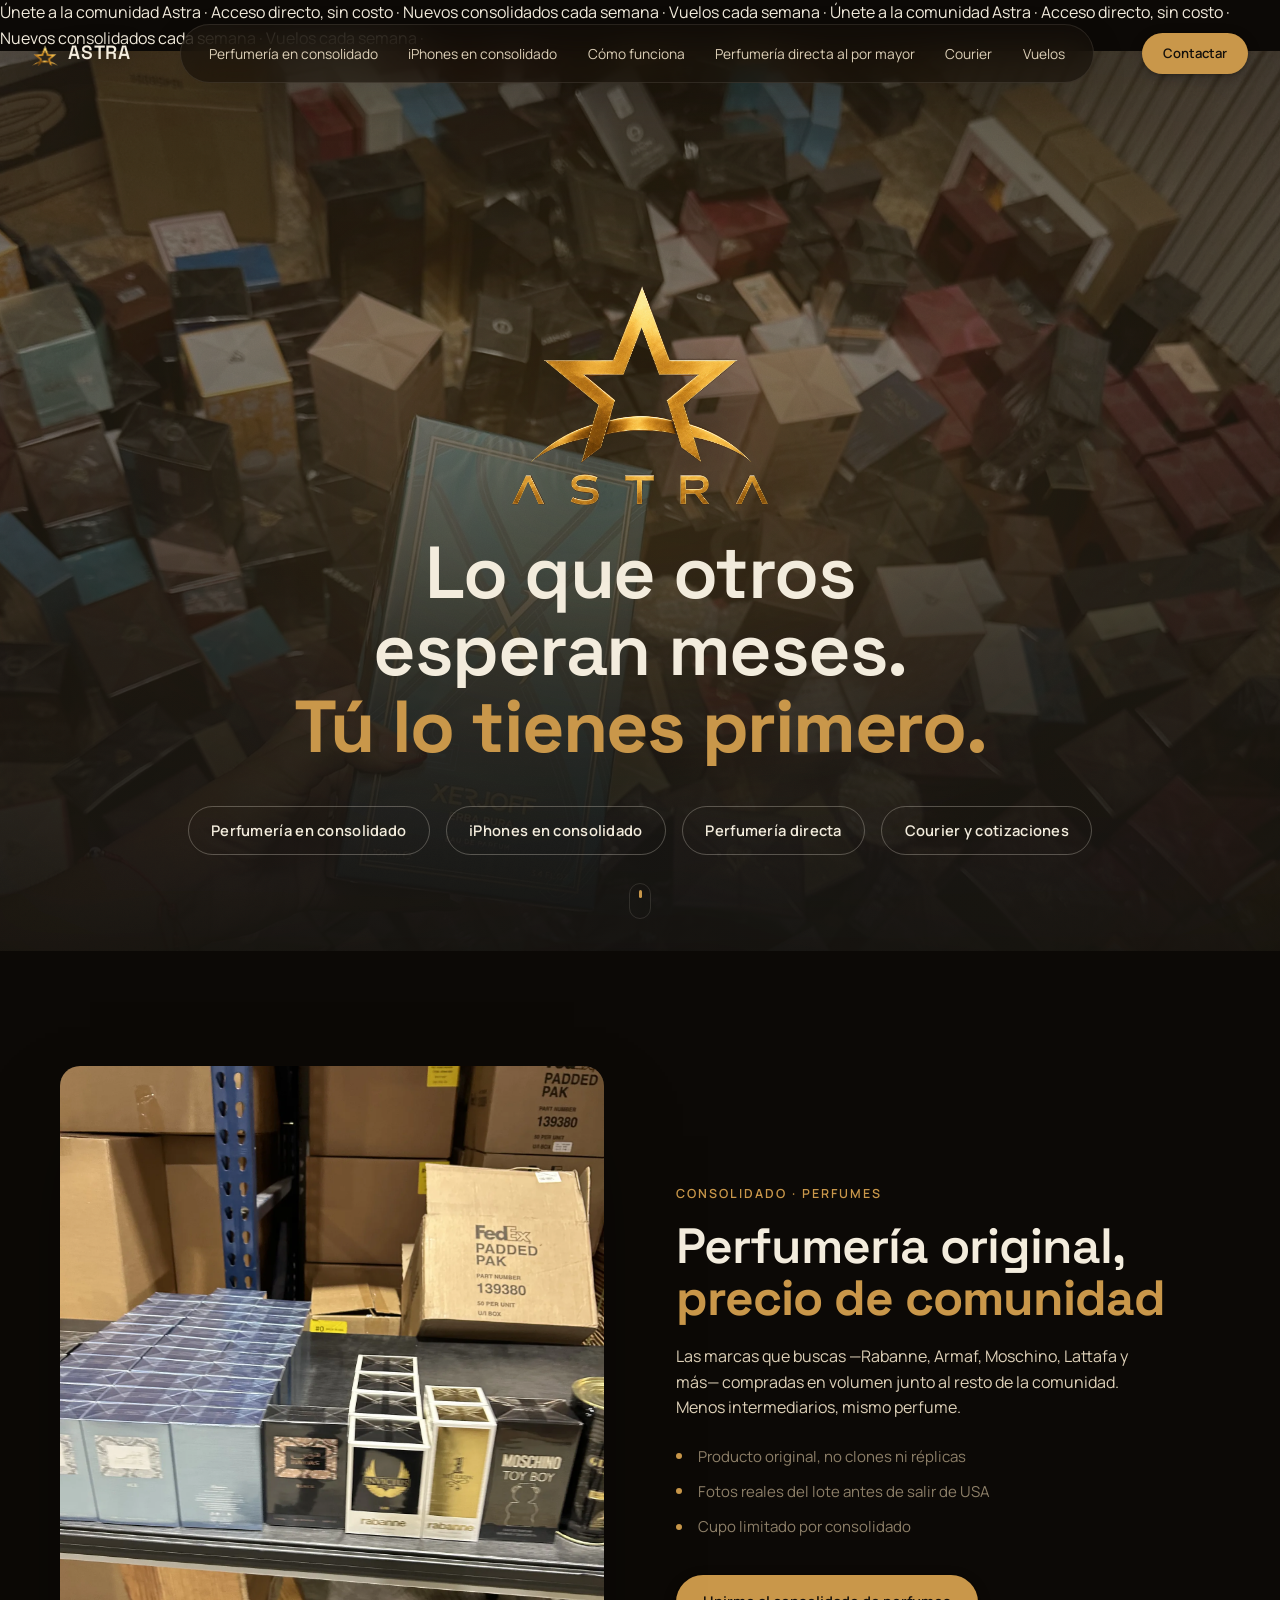
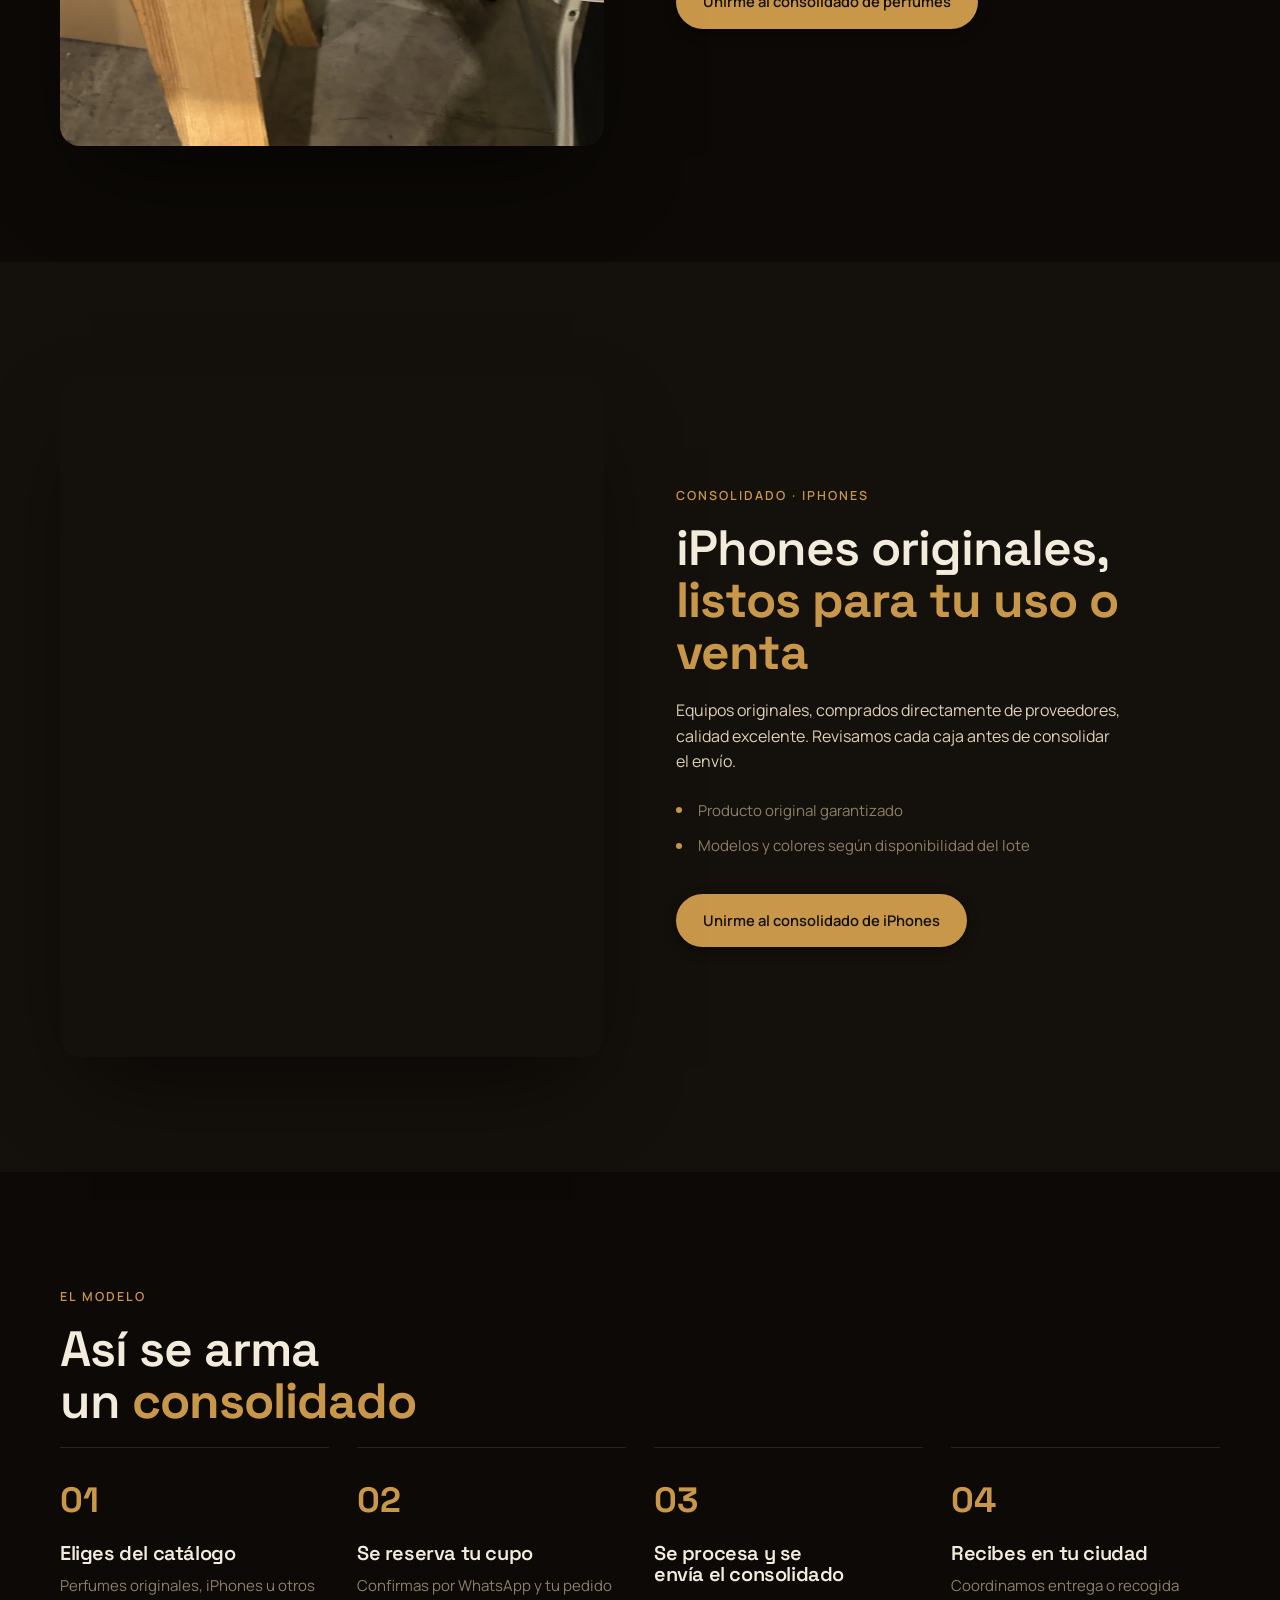
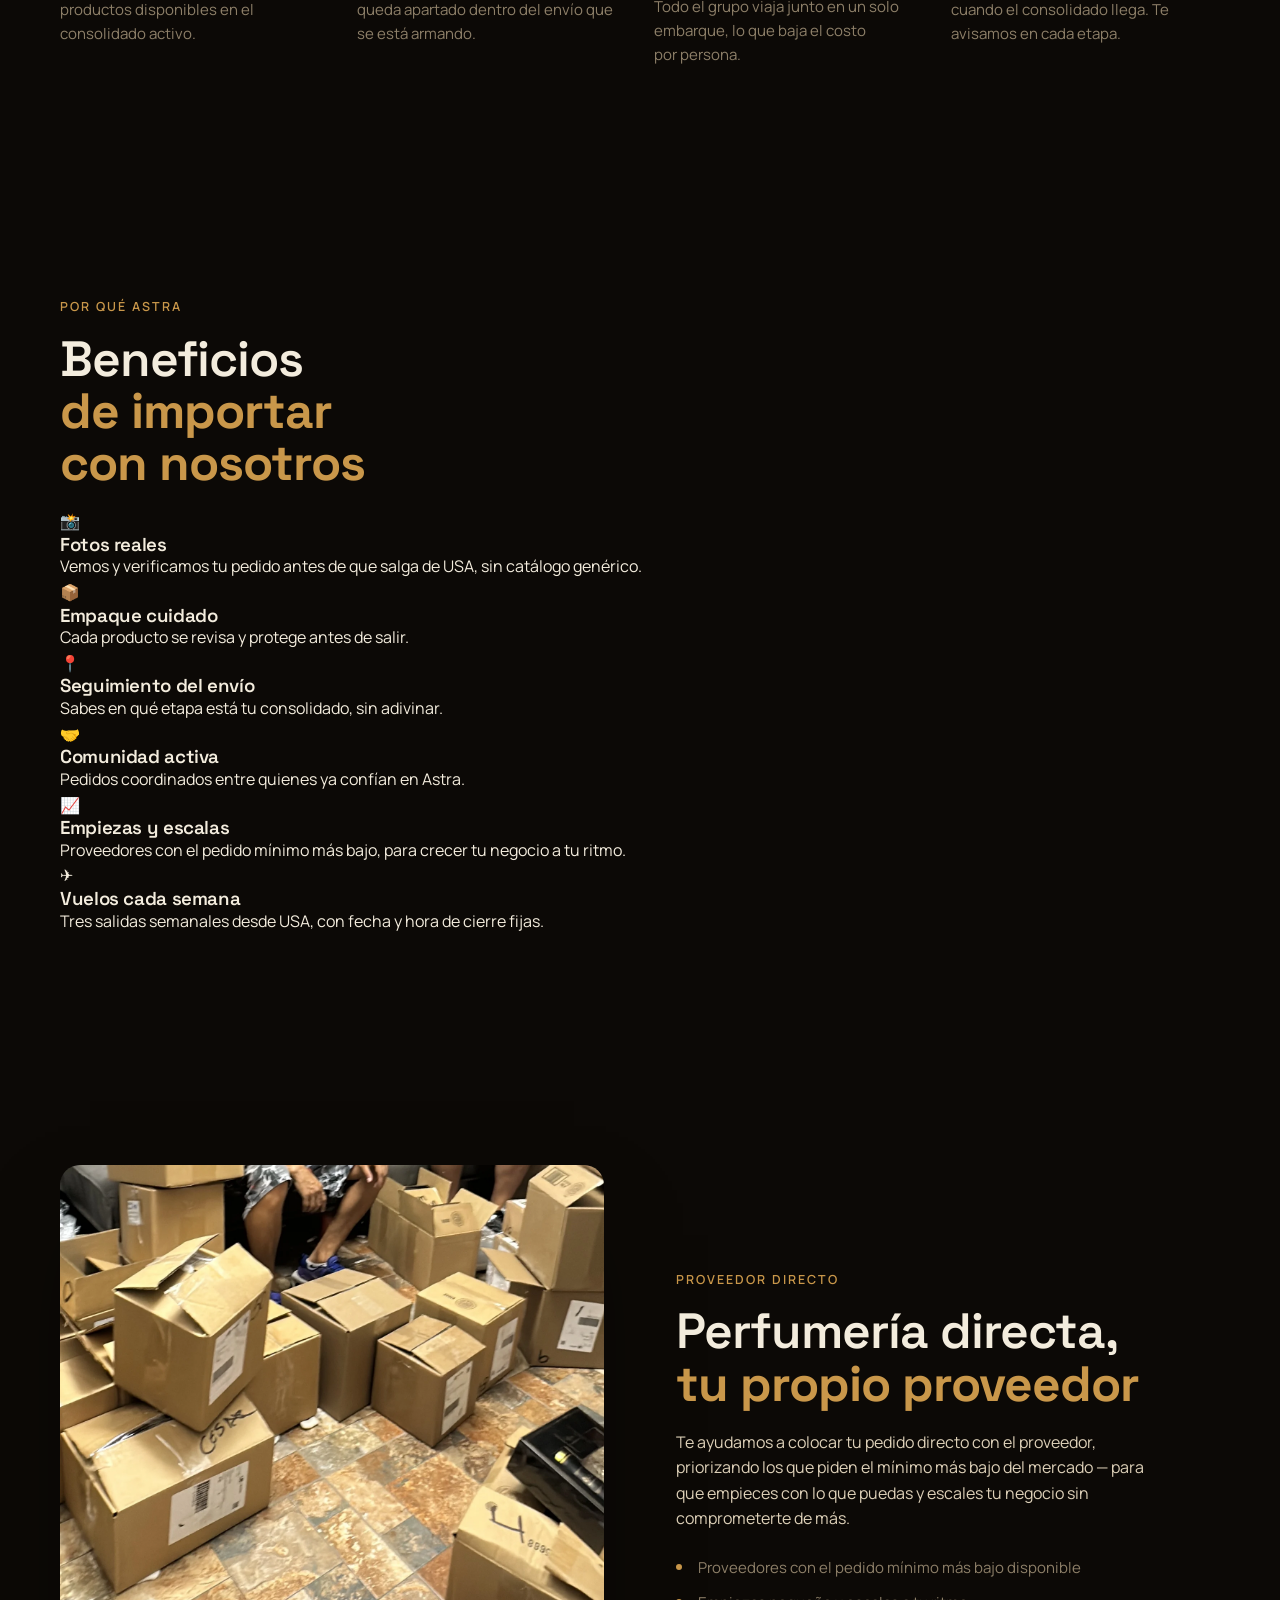
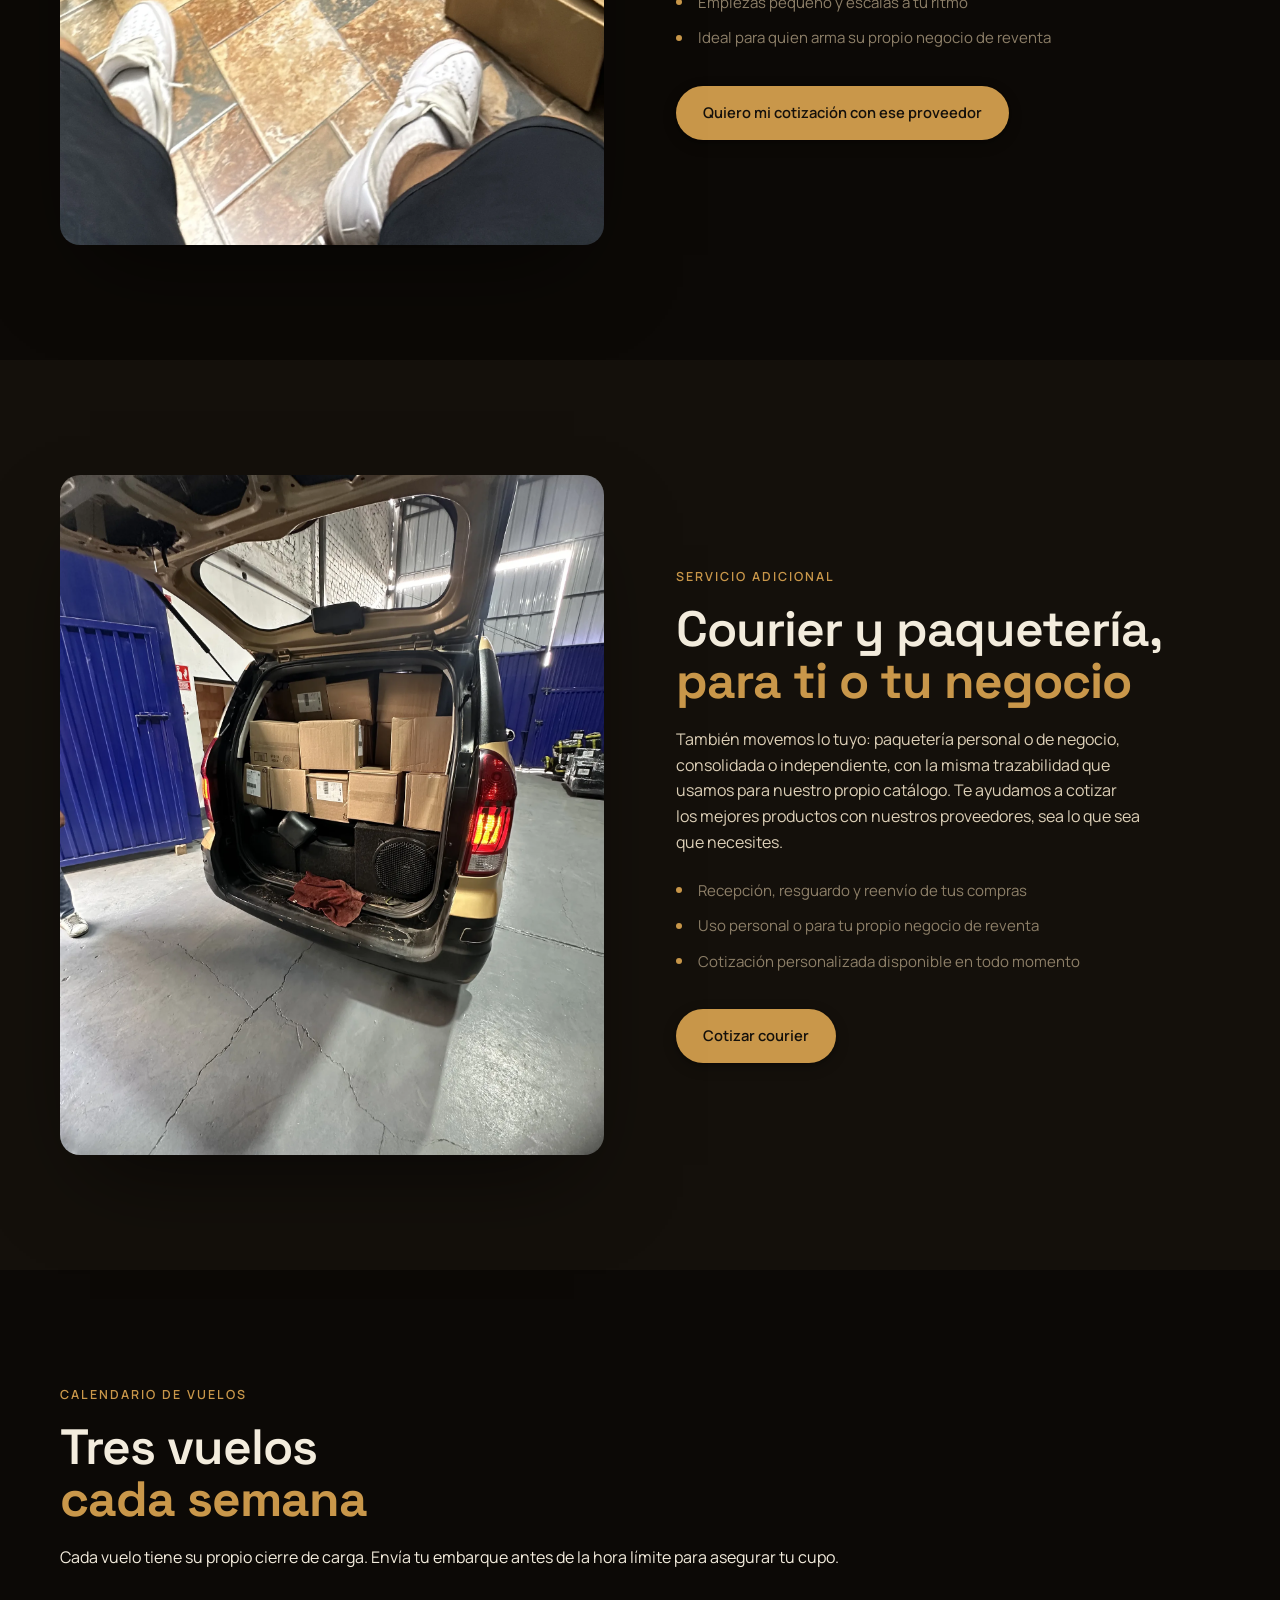
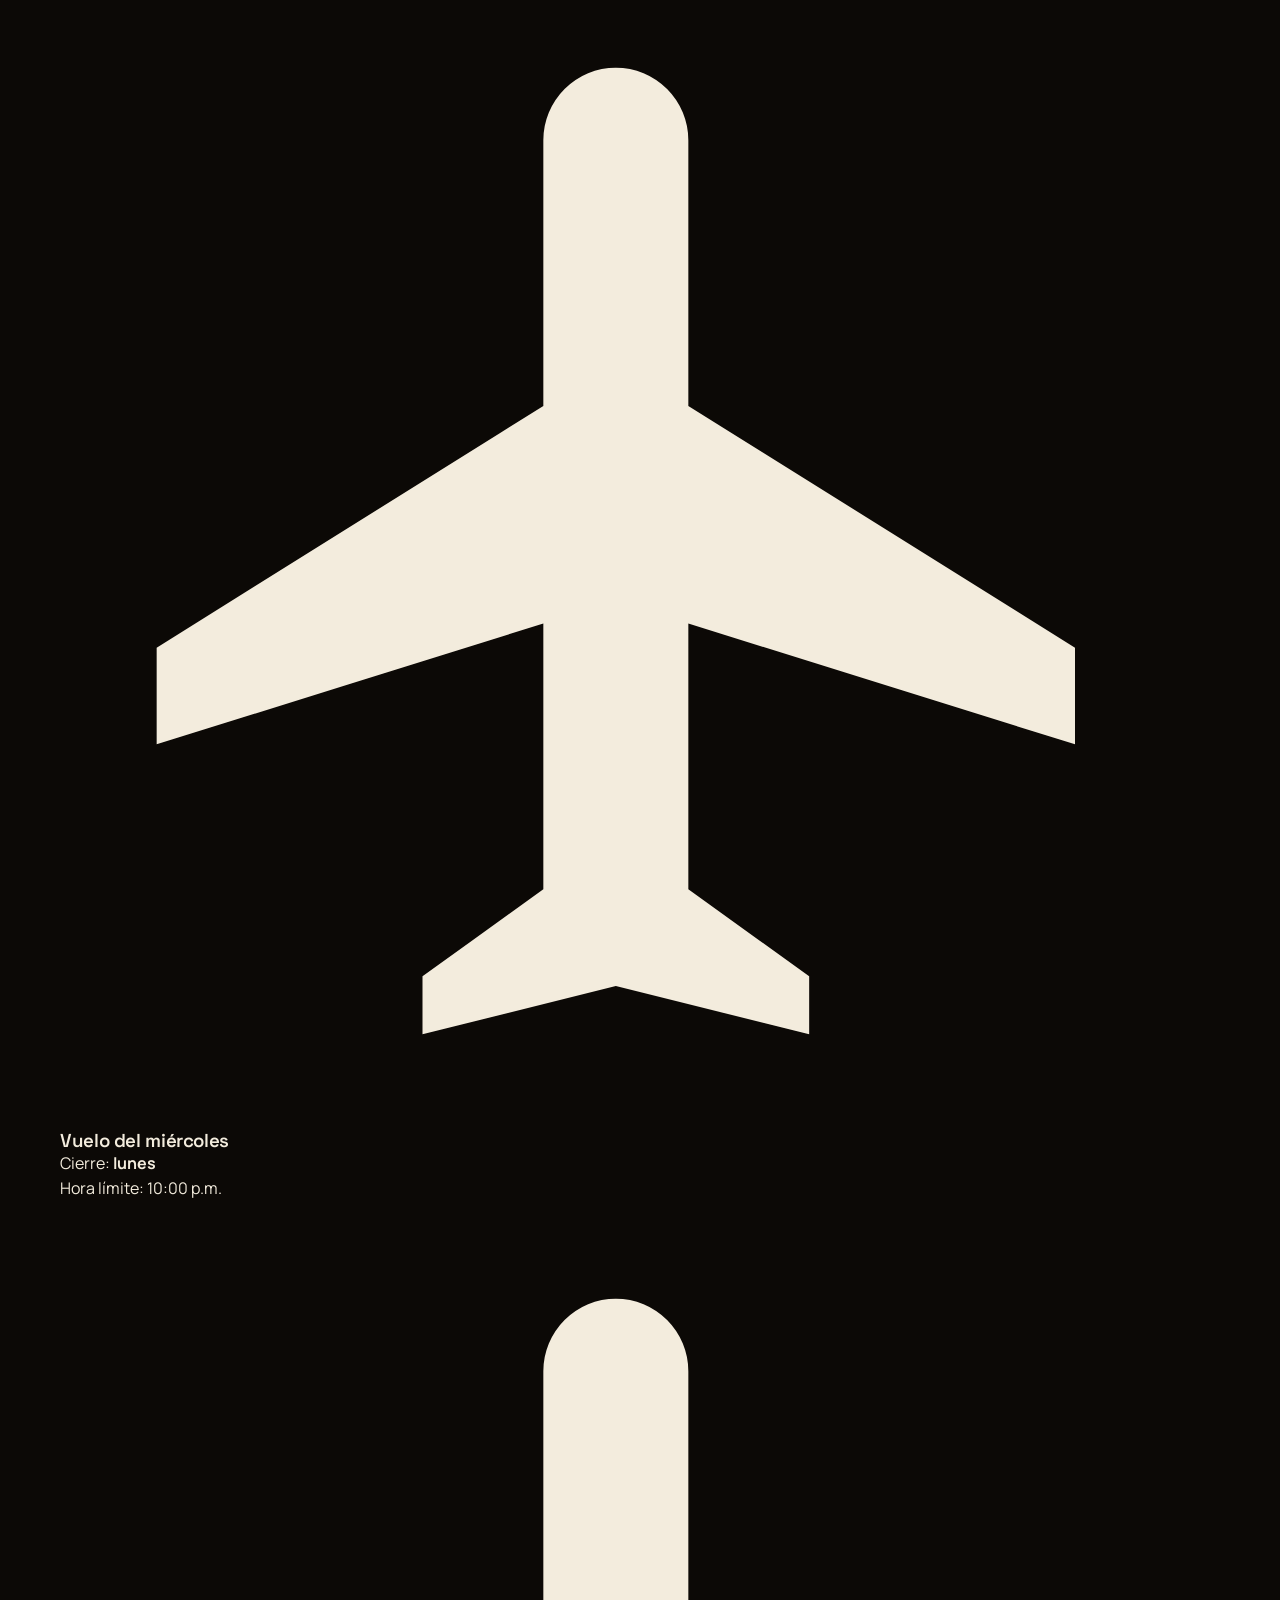
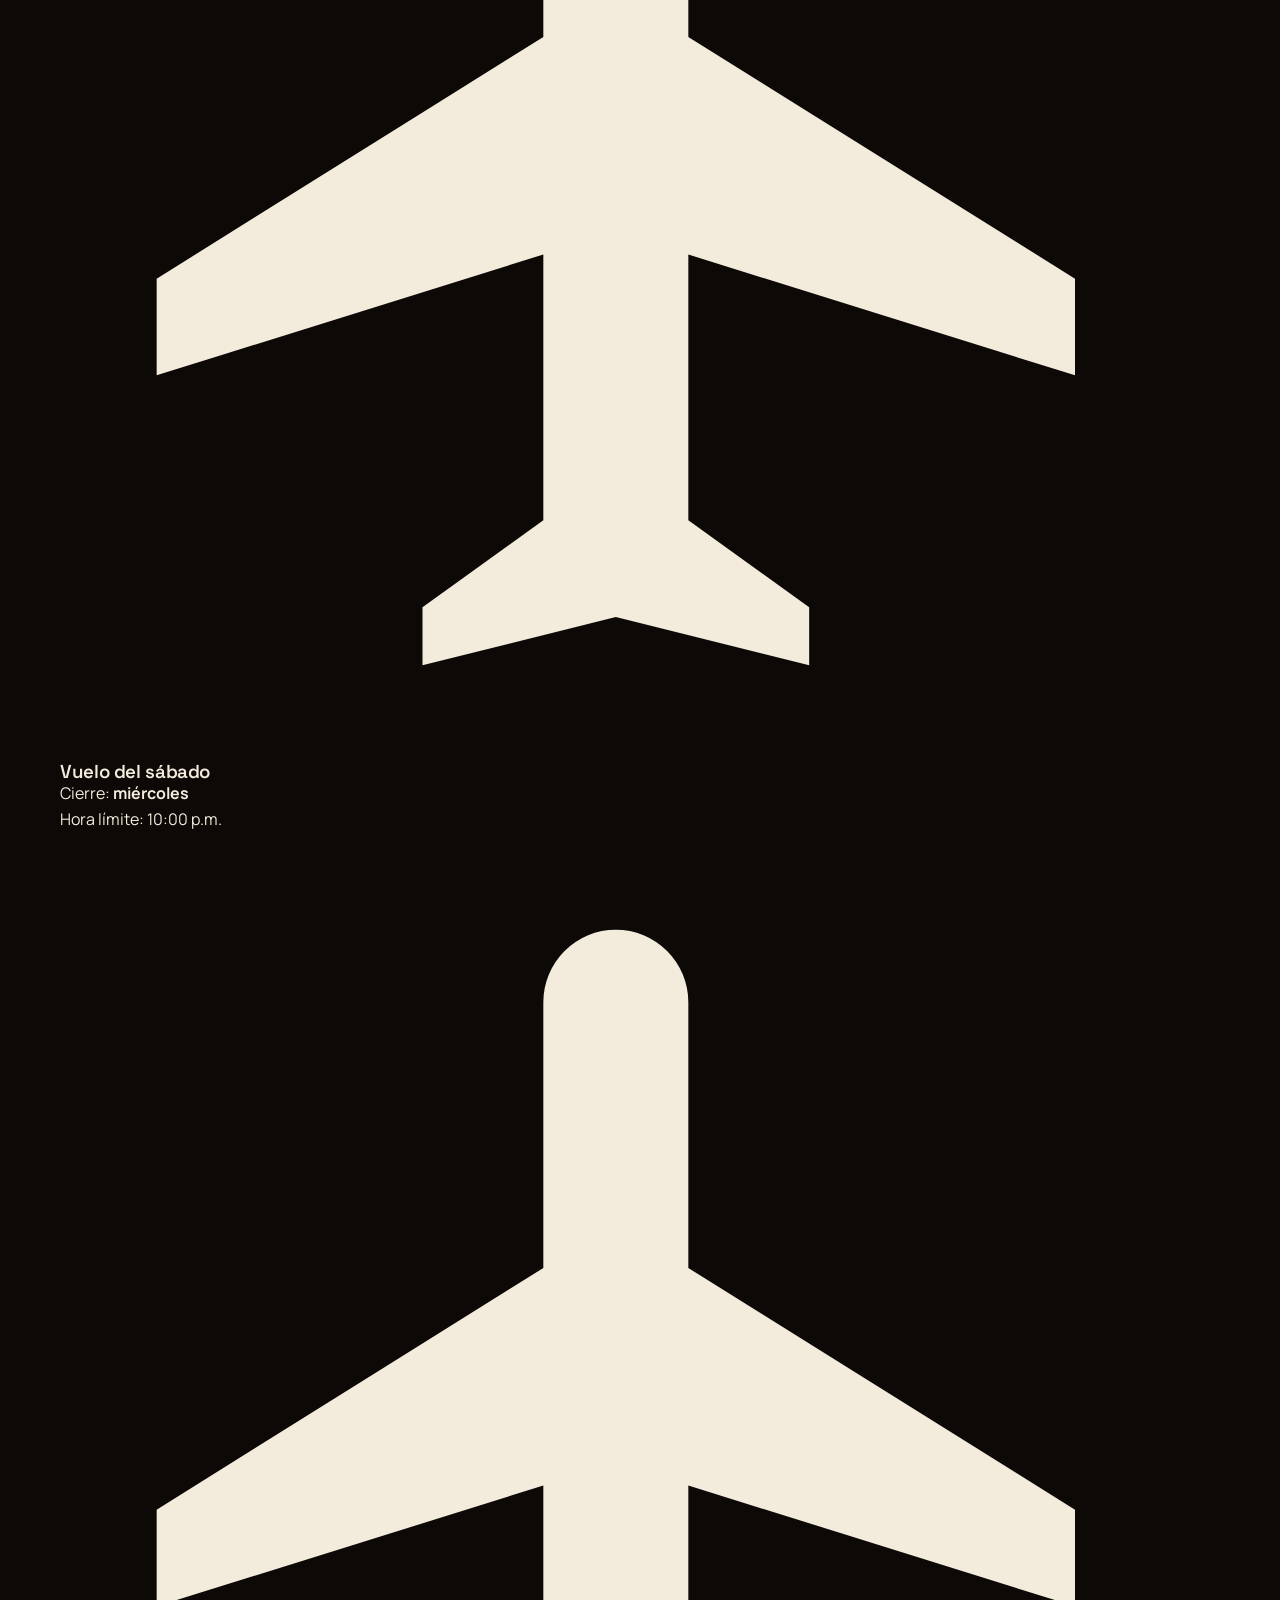
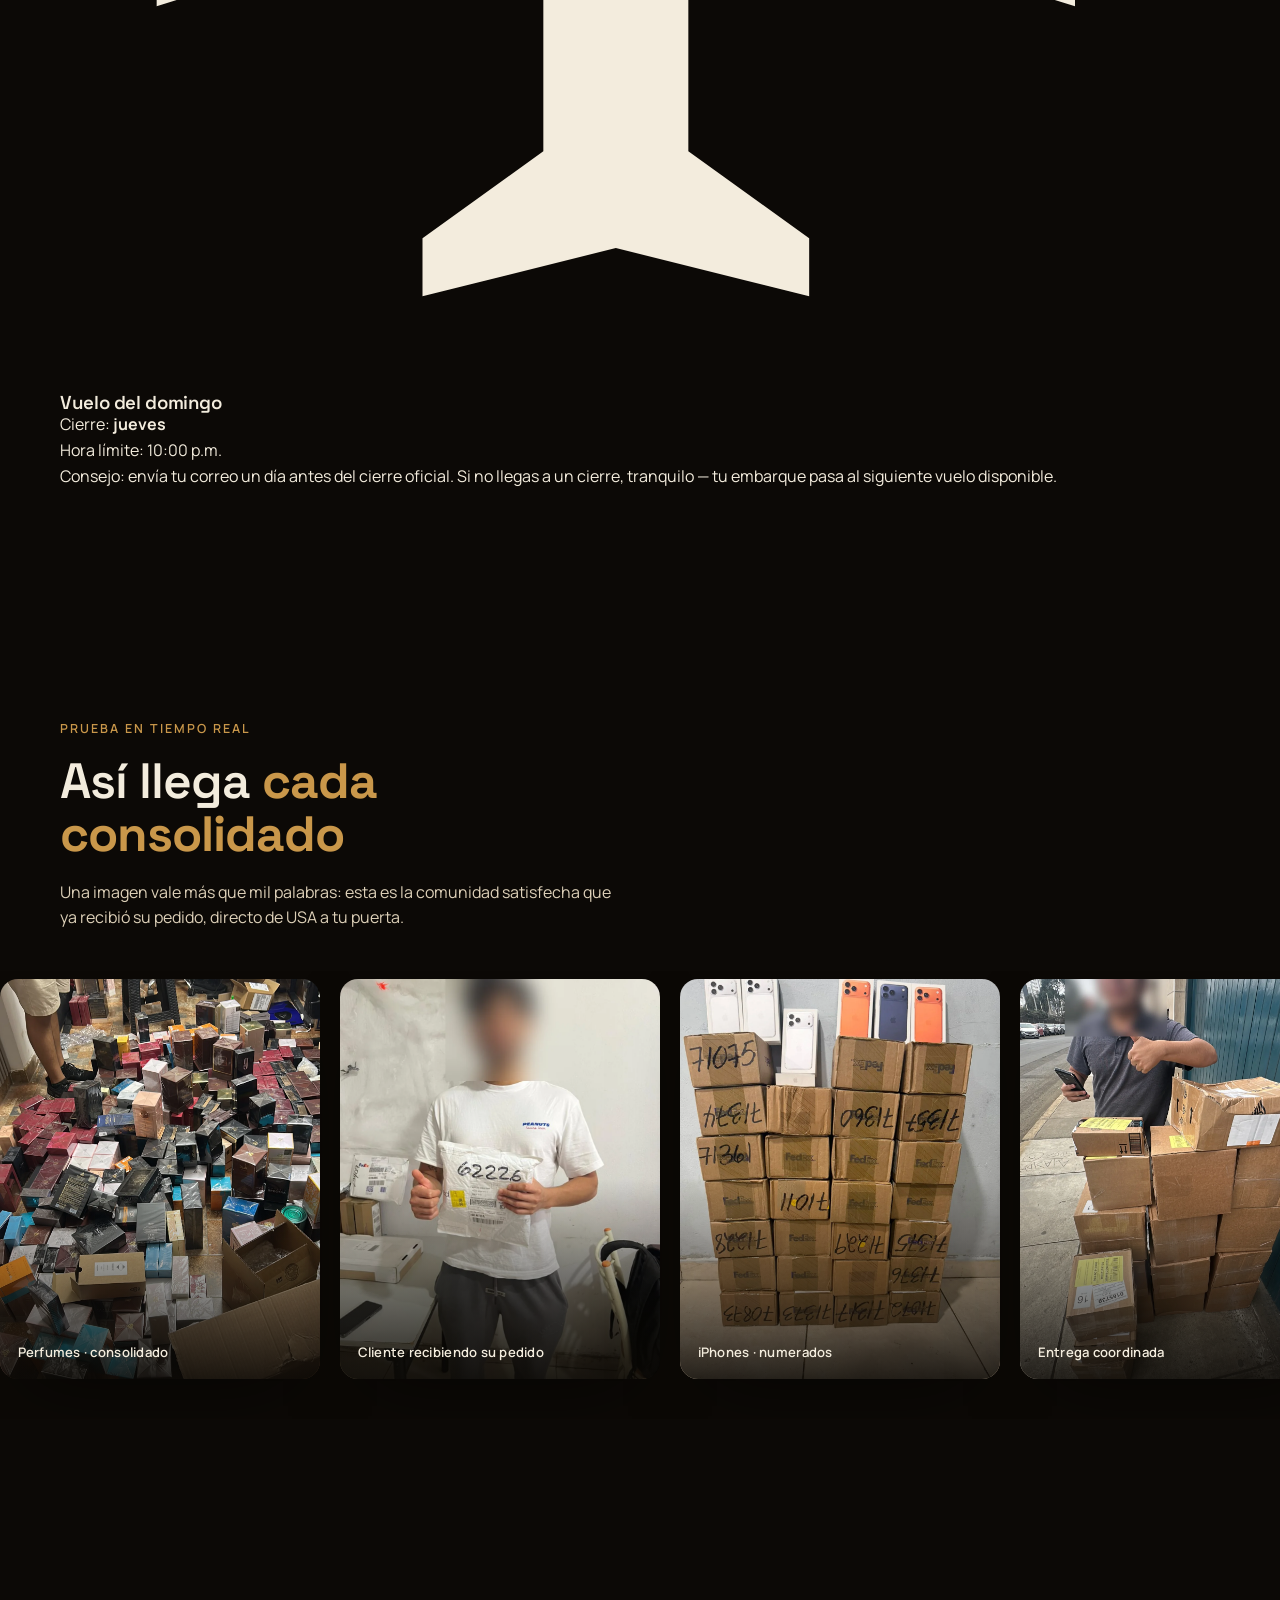
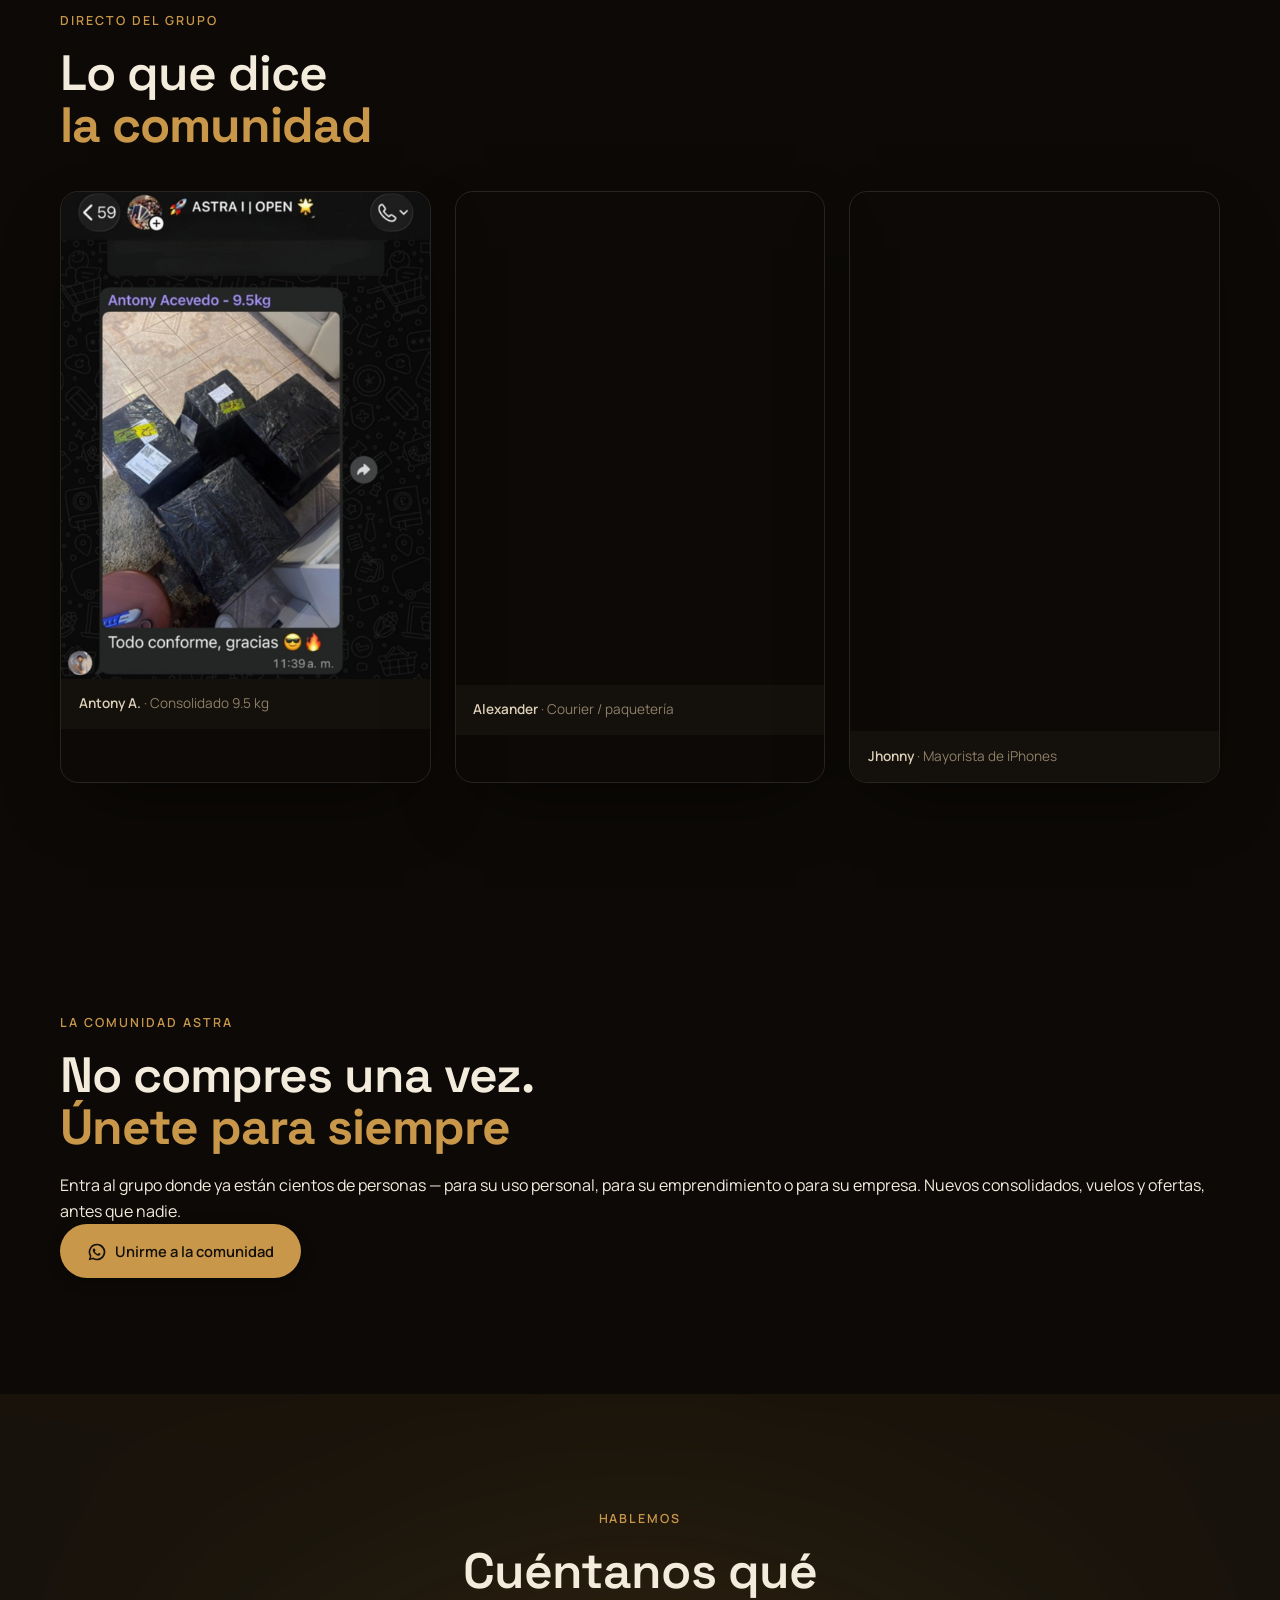
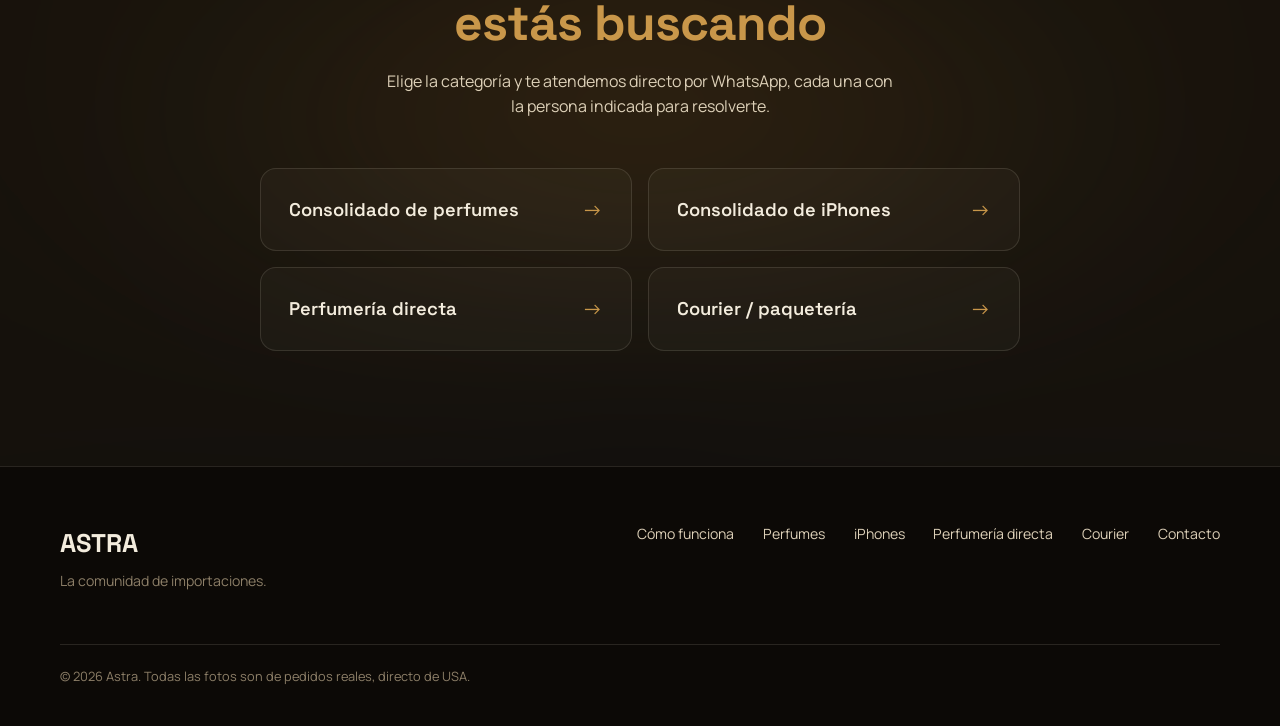
==== PAGINA ASTRA/astra/index.html @ f17dfb1e "Add files via upload" ====
<!DOCTYPE html>
<html lang="es">
<head>
<meta charset="UTF-8">
<meta name="viewport" content="width=device-width, initial-scale=1.0">
<title>ASTRA — La comunidad de importaciones</title>
<meta name="description" content="Astra une pedidos de perfumes originales, iPhones y paquetería en consolidados. Un solo envío, seguimiento real, precio de comunidad.">

<link rel="preconnect" href="https://fonts.googleapis.com">
<link rel="preconnect" href="https://fonts.gstatic.com" crossorigin>
<link rel="stylesheet" href="https://fonts.googleapis.com/css2?family=Space+Grotesk:wght@400;500;600;700&family=Manrope:wght@300;400;500;600;700&display=swap">

<link rel="preload" as="image" href="assets/img/hero-bg-xerjoff.webp" fetchpriority="high">
<link rel="preload" as="image" href="assets/img/astra-star-mark.webp" fetchpriority="high">
<link rel="stylesheet" href="styles.css?v=20260830a">

<link rel="icon" href="data:image/svg+xml,%3Csvg xmlns='http://www.w3.org/2000/svg' viewBox='0 0 100 100'%3E%3Crect width='100' height='100' fill='%230c0906'/%3E%3Ctext x='50' y='68' font-size='60' text-anchor='middle' fill='%23c9974a' font-family='Georgia,serif' font-style='italic'%3EA%3C/text%3E%3C/svg%3E">
</head>
<body>

<a class="skip-link" href="#main">Saltar al contenido</a>

<!-- Splash -->
<div class="splash" data-splash aria-hidden="true">
  <div class="splash-inner">
    <span class="splash-mark">ASTRA</span>
    <span class="splash-line"></span>
  </div>
</div>

<!-- Custom cursor -->
<div class="cursor" data-cursor-root aria-hidden="true">
  <span class="cursor-ring">
    <svg class="cursor-crown" viewBox="0 0 24 14" width="18" height="12"><path d="M12 1 L21 13 L3 13 Z" fill="#ffffff" stroke="#140b06" stroke-width="1.4" stroke-linejoin="round"/></svg>
    <span class="cursor-emoji">💵</span>
  </span>
</div>

<!-- Announce bar -->
<div class="announce-bar" aria-hidden="true">
  <div class="announce-track">
    <span>Únete a la comunidad Astra</span>
    <span>·</span>
    <span>Acceso directo, sin costo</span>
    <span>·</span>
    <span>Nuevos consolidados cada semana</span>
    <span>·</span>
    <span>Vuelos cada semana</span>
    <span>·</span>
    <span>Únete a la comunidad Astra</span>
    <span>·</span>
    <span>Acceso directo, sin costo</span>
    <span>·</span>
    <span>Nuevos consolidados cada semana</span>
    <span>·</span>
    <span>Vuelos cada semana</span>
    <span>·</span>
  </div>
</div>

<!-- Nav -->
<header class="nav" data-nav>
  <div class="nav-inner">
    <a href="#hero" class="nav-logo">
      <img src="assets/img/astra-star-mark.webp" alt="" class="nav-logo-icon">
      <span class="nav-logo-text">ASTRA</span>
    </a>
    <nav class="nav-links" aria-label="Secciones">
      <a class="nav-link" href="#perfumes">Perfumería en consolidado</a>
      <a class="nav-link" href="#iphones">iPhones en consolidado</a>
      <a class="nav-link" href="#como-funciona">Cómo funciona</a>
      <a class="nav-link" href="#perfumeria-directa">Perfumería directa al por mayor</a>
      <a class="nav-link" href="#courier">Courier</a>
      <a class="nav-link" href="#vuelos">Vuelos</a>
    </nav>
    <a class="btn btn-primary btn-nav" href="#contacto">Contactar</a>
    <button class="nav-burger" type="button" data-nav-burger aria-label="Abrir menú" aria-expanded="false">
      <span></span><span></span><span></span>
    </button>
  </div>
</header>

<div class="nav-mobile" data-nav-mobile aria-hidden="true">
  <a href="#perfumes">Perfumería en consolidado</a>
  <a href="#iphones">iPhones en consolidado</a>
  <a href="#como-funciona">Cómo funciona</a>
  <a href="#perfumeria-directa">Perfumería directa al por mayor</a>
  <a href="#courier">Courier</a>
  <a href="#vuelos">Vuelos</a>
  <a href="#contacto" class="nav-mobile-cta">Contactar</a>
</div>

<main id="main">

  <!-- HERO -->
  <section class="hero" id="hero">
    <div class="hero-bg">
      <img src="assets/img/hero-bg-xerjoff.webp" alt="Perfume Xerjoff Erba Pura sostenido frente a cientos de cajas de un consolidado real" fetchpriority="high" loading="eager">
      <div class="hero-bg-tint"></div>
    </div>
    <div class="hero-mesh" aria-hidden="true"></div>
    <div class="hero-grain" aria-hidden="true"></div>
    <div class="hero-inner">
      <img class="hero-logo-big" src="assets/img/astra-logo.webp" alt="Astra" data-reveal>
      <h1 class="hero-title" data-split="lines" data-reveal>Lo que otros esperan meses.<br><em>Tú lo tienes primero.</em></h1>
      <nav class="hero-categories" aria-label="Categorías" data-reveal>
        <a href="#perfumes">Perfumería en consolidado</a>
        <a href="#iphones">iPhones en consolidado</a>
        <a href="#perfumeria-directa">Perfumería directa</a>
        <a href="#courier">Courier y cotizaciones</a>
      </nav>
    </div>
    <div class="hero-scroll-cue" aria-hidden="true"><span></span></div>
  </section>

  <!-- PERFUMES -->
  <section class="section section-product is-reverse" id="perfumes" data-reveal-section>
    <div class="container product-grid">
      <div class="product-copy" data-reveal>
        <p class="kicker">Consolidado · Perfumes</p>
        <h2 class="section-title">Perfumería original,<br><em>precio de comunidad</em></h2>
        <p class="product-text">Las marcas que buscas —Rabanne, Armaf, Moschino, Lattafa y más— compradas en volumen junto al resto de la comunidad. Menos intermediarios, mismo perfume.</p>
        <ul class="product-list">
          <li>Producto original, no clones ni réplicas</li>
          <li>Fotos reales del lote antes de salir de USA</li>
          <li>Cupo limitado por consolidado</li>
        </ul>
        <a class="btn btn-primary btn-slide" href="https://w.app/astra-importaciones" target="_blank" rel="noopener" data-magnetic data-magnetic-strength="0.2">Unirme al consolidado de perfumes</a>
      </div>
      <div class="product-media" data-reveal>
        <div class="card has-tilt has-halo product-photo">
          <img src="assets/img/perfumes-estante-detalle.webp" alt="Estante con perfumes originales Rabanne y Moschino listos para el consolidado" loading="lazy" decoding="async">
        </div>
      </div>
    </div>
  </section>

  <!-- IPHONES -->
  <section class="section section-product is-reverse" id="iphones" data-reveal-section>
    <div class="container product-grid">
      <div class="product-copy" data-reveal>
        <p class="kicker">Consolidado · iPhones</p>
        <h2 class="section-title">iPhones originales,<br><em>listos para tu uso o venta</em></h2>
        <p class="product-text">Equipos originales, comprados directamente de proveedores, calidad excelente. Revisamos cada caja antes de consolidar el envío.</p>
        <ul class="product-list">
          <li>Producto original garantizado</li>
          <li>Modelos y colores según disponibilidad del lote</li>
        </ul>
        <a class="btn btn-primary btn-slide" href="https://w.app/astra-iphones-consolidado" target="_blank" rel="noopener" data-magnetic data-magnetic-strength="0.2">Unirme al consolidado de iPhones</a>
      </div>
      <div class="product-media" data-reveal>
        <div class="card has-tilt has-halo product-photo">
          <img src="assets/img/iphones-empaque-mesa.webp" alt="iPhones originales con AirPods y cargadores listos para el consolidado" loading="lazy" decoding="async">
        </div>
      </div>
    </div>
  </section>

  <!-- COMO FUNCIONA -->
  <section class="section" id="como-funciona">
    <div class="container">
      <p class="kicker" data-reveal>El modelo</p>
      <h2 class="section-title" data-reveal>Así se arma un <em>consolidado</em></h2>
      <div class="pasos-grid" data-pasos>
        <!-- filled by JS from manifest, hardcoded fallback below -->
        <article class="paso" data-reveal>
          <span class="paso-n">01</span>
          <h3>Eliges del catálogo</h3>
          <p>Perfumes originales, iPhones u otros productos disponibles en el consolidado activo.</p>
        </article>
        <article class="paso" data-reveal>
          <span class="paso-n">02</span>
          <h3>Se reserva tu cupo</h3>
          <p>Confirmas por WhatsApp y tu pedido queda apartado dentro del envío que se está armando.</p>
        </article>
        <article class="paso" data-reveal>
          <span class="paso-n">03</span>
          <h3>Se procesa y se envía el consolidado</h3>
          <p>Todo el grupo viaja junto en un solo embarque, lo que baja el costo por persona.</p>
        </article>
        <article class="paso" data-reveal>
          <span class="paso-n">04</span>
          <h3>Recibes en tu ciudad</h3>
          <p>Coordinamos entrega o recogida cuando el consolidado llega. Te avisamos en cada etapa.</p>
        </article>
      </div>
    </div>
  </section>

  <!-- CONFIANZA / PRUEBA REAL -->
  <section class="section" id="confianza" data-reveal-section>
    <div class="container">
      <p class="kicker" data-reveal>Por qué Astra</p>
      <h2 class="section-title" data-reveal>Beneficios <em>de importar con nosotros</em></h2>
      <div class="beneficios-grid">
        <article class="beneficio-card" data-reveal>
          <span class="beneficio-icon">📸</span>
          <h3>Fotos reales</h3>
          <p>Vemos y verificamos tu pedido antes de que salga de USA, sin catálogo genérico.</p>
        </article>
        <article class="beneficio-card" data-reveal>
          <span class="beneficio-icon">📦</span>
          <h3>Empaque cuidado</h3>
          <p>Cada producto se revisa y protege antes de salir.</p>
        </article>
        <article class="beneficio-card" data-reveal>
          <span class="beneficio-icon">📍</span>
          <h3>Seguimiento del envío</h3>
          <p>Sabes en qué etapa está tu consolidado, sin adivinar.</p>
        </article>
        <article class="beneficio-card" data-reveal>
          <span class="beneficio-icon">🤝</span>
          <h3>Comunidad activa</h3>
          <p>Pedidos coordinados entre quienes ya confían en Astra.</p>
        </article>
        <article class="beneficio-card" data-reveal>
          <span class="beneficio-icon">📈</span>
          <h3>Empiezas y escalas</h3>
          <p>Proveedores con el pedido mínimo más bajo, para crecer tu negocio a tu ritmo.</p>
        </article>
        <article class="beneficio-card" data-reveal>
          <span class="beneficio-icon">✈️</span>
          <h3>Vuelos cada semana</h3>
          <p>Tres salidas semanales desde USA, con fecha y hora de cierre fijas.</p>
        </article>
      </div>
    </div>
  </section>

  <!-- PERFUMERIA DIRECTA -->
  <section class="section section-product is-reverse" id="perfumeria-directa" data-reveal-section>
    <div class="container product-grid">
      <div class="product-copy" data-reveal>
        <p class="kicker">Proveedor directo</p>
        <h2 class="section-title">Perfumería directa,<br><em>tu propio proveedor</em></h2>
        <p class="product-text">Te ayudamos a colocar tu pedido directo con el proveedor, priorizando los que piden el mínimo más bajo del mercado — para que empieces con lo que puedas y escales tu negocio sin comprometerte de más.</p>
        <ul class="product-list">
          <li>Proveedores con el pedido mínimo más bajo disponible</li>
          <li>Empiezas pequeño y escalas a tu ritmo</li>
          <li>Ideal para quien arma su propio negocio de reventa</li>
        </ul>
        <a class="btn btn-primary btn-slide" href="https://w.app/astra-perfumeria-directa" target="_blank" rel="noopener" data-magnetic data-magnetic-strength="0.2">Quiero mi cotización con ese proveedor</a>
      </div>
      <div class="product-media" data-reveal>
        <div class="card has-tilt has-halo product-photo">
          <img src="assets/img/perfumeria-directa-cajas.webp" alt="Cajas de perfumería de proveedor directo con pedido mínimo bajo" loading="lazy" decoding="async">
        </div>
      </div>
    </div>
  </section>

  <!-- COURIER -->
  <section class="section section-product is-reverse" id="courier" data-reveal-section>
    <div class="container product-grid">
      <div class="product-copy" data-reveal>
        <p class="kicker">Servicio adicional</p>
        <h2 class="section-title">Courier y paquetería,<br><em>para ti o tu negocio</em></h2>
        <p class="product-text">También movemos lo tuyo: paquetería personal o de negocio, consolidada o independiente, con la misma trazabilidad que usamos para nuestro propio catálogo. Te ayudamos a cotizar los mejores productos con nuestros proveedores, sea lo que sea que necesites.</p>
        <ul class="product-list">
          <li>Recepción, resguardo y reenvío de tus compras</li>
          <li>Uso personal o para tu propio negocio de reventa</li>
          <li>Cotización personalizada disponible en todo momento</li>
        </ul>
        <a class="btn btn-primary btn-slide" href="https://w.app/astra-courier" target="_blank" rel="noopener" data-magnetic data-magnetic-strength="0.2">Cotizar courier</a>
      </div>
      <div class="product-media" data-reveal>
        <div class="card has-tilt has-halo product-photo">
          <img src="assets/img/courier-vehiculo-cajas.webp" alt="Vehículo cargado con cajas de paquetería lista para reparto" loading="lazy" decoding="async">
        </div>
      </div>
    </div>
  </section>

  <!-- VUELOS -->
  <section class="section section-vuelos" id="vuelos" data-reveal-section>
    <div class="container">
      <p class="kicker" data-reveal>Calendario de vuelos</p>
      <h2 class="section-title" data-reveal>Tres vuelos <em>cada semana</em></h2>
      <p class="vuelos-sub" data-reveal>Cada vuelo tiene su propio cierre de carga. Envía tu embarque antes de la hora límite para asegurar tu cupo.</p>
      <div class="vuelos-grid">
        <article class="vuelo-card" data-reveal>
          <svg class="vuelo-icon" viewBox="0 0 24 24" fill="none" aria-hidden="true"><path d="M21 16v-2l-8-5V3.5a1.5 1.5 0 0 0-3 0V9l-8 5v2l8-2.5V19l-2.5 1.8V22l4-1 4 1v-1.2L13 19v-5.5z" fill="currentColor"/></svg>
          <h3>Vuelo del miércoles</h3>
          <p class="vuelo-cierre">Cierre: <strong>lunes</strong></p>
          <p class="vuelo-hora">Hora límite: 10:00 p.m.</p>
        </article>
        <article class="vuelo-card" data-reveal>
          <svg class="vuelo-icon" viewBox="0 0 24 24" fill="none" aria-hidden="true"><path d="M21 16v-2l-8-5V3.5a1.5 1.5 0 0 0-3 0V9l-8 5v2l8-2.5V19l-2.5 1.8V22l4-1 4 1v-1.2L13 19v-5.5z" fill="currentColor"/></svg>
          <h3>Vuelo del sábado</h3>
          <p class="vuelo-cierre">Cierre: <strong>miércoles</strong></p>
          <p class="vuelo-hora">Hora límite: 10:00 p.m.</p>
        </article>
        <article class="vuelo-card" data-reveal>
          <svg class="vuelo-icon" viewBox="0 0 24 24" fill="none" aria-hidden="true"><path d="M21 16v-2l-8-5V3.5a1.5 1.5 0 0 0-3 0V9l-8 5v2l8-2.5V19l-2.5 1.8V22l4-1 4 1v-1.2L13 19v-5.5z" fill="currentColor"/></svg>
          <h3>Vuelo del domingo</h3>
          <p class="vuelo-cierre">Cierre: <strong>jueves</strong></p>
          <p class="vuelo-hora">Hora límite: 10:00 p.m.</p>
        </article>
      </div>
      <p class="vuelos-tip" data-reveal>Consejo: envía tu correo un día antes del cierre oficial. Si no llegas a un cierre, tranquilo — tu embarque pasa al siguiente vuelo disponible.</p>
    </div>
  </section>

  <!-- LLEGADAS DE MERCADERÍA -->
  <section class="section section-llegadas" id="llegadas" data-reveal-section>
    <div class="container">
      <p class="kicker" data-reveal>Prueba en tiempo real</p>
      <h2 class="section-title" data-reveal>Así llega <em>cada consolidado</em></h2>
      <p class="llegadas-sub" data-reveal>Una imagen vale más que mil palabras: esta es la comunidad satisfecha que ya recibió su pedido, directo de USA a tu puerta.</p>
    </div>
    <div class="llegadas-strip" data-reveal>
      <div class="llegadas-track">
        <figure class="llegadas-card has-tilt has-halo">
          <img src="assets/img/perfumes-inventario-bodega.webp" alt="Consolidado de perfumes listo antes de salir de USA" loading="lazy" decoding="async">
          <figcaption>Perfumes · consolidado</figcaption>
        </figure>
        <figure class="llegadas-card has-tilt has-halo">
          <img src="assets/img/llegada-recibido-fedex.webp" alt="Cliente recibiendo su pedido de Astra" loading="lazy" decoding="async">
          <figcaption>Cliente recibiendo su pedido</figcaption>
        </figure>
        <figure class="llegadas-card has-tilt has-halo">
          <img src="assets/img/llegada-iphones-numerados.webp" alt="Lote de iPhones numerados listos para el consolidado" loading="lazy" decoding="async">
          <figcaption>iPhones · numerados</figcaption>
        </figure>
        <figure class="llegadas-card has-tilt has-halo">
          <img src="assets/img/llegada-entrega-calle.webp" alt="Entrega de consolidado coordinada por WhatsApp" loading="lazy" decoding="async">
          <figcaption>Entrega coordinada</figcaption>
        </figure>
        <figure class="llegadas-card has-tilt has-halo">
          <img src="assets/img/llegada-perfumeria-empaque.webp" alt="Empaque de perfumería antes de salir de USA" loading="lazy" decoding="async">
          <figcaption>Perfumería · empaque</figcaption>
        </figure>
        <figure class="llegadas-card has-tilt has-halo">
          <img src="assets/img/llegada-cliente-caja.webp" alt="Pedido entregado en manos del cliente" loading="lazy" decoding="async">
          <figcaption>Pedido en manos del cliente</figcaption>
        </figure>
        <figure class="llegadas-card has-tilt has-halo">
          <img src="assets/img/llegada-courier-entrega.webp" alt="Entrega de paquetería courier en punto de encuentro" loading="lazy" decoding="async">
          <figcaption>Courier · entrega</figcaption>
        </figure>
        <figure class="llegadas-card has-tilt has-halo">
          <img src="assets/img/llegada-bodega-miami.webp" alt="Empaque final en USA antes del envío" loading="lazy" decoding="async">
          <figcaption>USA · empaque final</figcaption>
        </figure>
        <figure class="llegadas-card has-tilt has-halo">
          <img src="assets/img/llegada-clienta-envio.webp" alt="Clienta recibiendo su envío de Astra" loading="lazy" decoding="async">
          <figcaption>Cliente con su envío</figcaption>
        </figure>
      </div>
    </div>
  </section>

  <!-- TESTIMONIOS -->
  <section class="section" id="testimonios" data-reveal-section>
    <div class="container">
      <p class="kicker" data-reveal>Directo del grupo</p>
      <h2 class="section-title" data-reveal>Lo que dice <em>la comunidad</em></h2>
      <div class="testimonios-grid">
        <figure class="testimonio-shot has-tilt" data-reveal>
          <img src="assets/img/testimonio-antony.webp" alt="Captura de WhatsApp: cliente confirma que su consolidado llegó conforme" loading="lazy" decoding="async">
          <figcaption>Antony A. <span>· Consolidado 9.5 kg</span></figcaption>
        </figure>
        <figure class="testimonio-shot has-tilt" data-reveal>
          <img src="assets/img/testimonio-alexander.webp" alt="Captura de WhatsApp: cliente confirma la llegada de 6 unidades de parlantes" loading="lazy" decoding="async">
          <figcaption>Alexander <span>· Courier / paquetería</span></figcaption>
        </figure>
        <figure class="testimonio-shot has-tilt" data-reveal>
          <img src="assets/img/testimonio-jhonny.webp" alt="Captura de WhatsApp: cliente mayorista agradece la rapidez del envío de iPhones" loading="lazy" decoding="async">
          <figcaption>Jhonny <span>· Mayorista de iPhones</span></figcaption>
        </figure>
      </div>
    </div>
  </section>

  <!-- COMUNIDAD -->
  <section class="section section-comunidad" id="comunidad" data-reveal-section>
    <div class="comunidad-glow" aria-hidden="true"></div>
    <div class="container comunidad-inner">
      <p class="kicker" data-reveal>La comunidad Astra</p>
      <h2 class="section-title" data-reveal>No compres una vez.<br><em>Únete para siempre</em></h2>
      <p class="comunidad-sub" data-reveal>Entra al grupo donde ya están cientos de personas — para su uso personal, para su emprendimiento o para su empresa. Nuevos consolidados, vuelos y ofertas, antes que nadie.</p>
      <a class="btn btn-primary btn-slide comunidad-btn" href="https://chat.whatsapp.com/EW5jZuuzu9M8ZRjypRbaE4" target="_blank" rel="noopener" data-magnetic data-magnetic-strength="0.25" data-reveal>
        <svg viewBox="0 0 24 24" width="20" height="20" fill="currentColor" aria-hidden="true"><path d="M12 2a10 10 0 0 0-8.6 15.1L2 22l5.1-1.3A10 10 0 1 0 12 2zm0 18a8 8 0 0 1-4.1-1.1l-.3-.2-3 .8.8-2.9-.2-.3A8 8 0 1 1 12 20zm4.4-6c-.2-.1-1.5-.7-1.7-.8-.2-.1-.4-.1-.6.1-.2.2-.7.8-.8 1-.1.2-.3.2-.5.1-.2-.1-1-.4-2-1.2-.7-.6-1.2-1.4-1.4-1.6-.1-.2 0-.4.1-.5l.4-.4c.1-.1.2-.3.2-.4.1-.2 0-.3 0-.4l-.7-1.7c-.2-.4-.4-.4-.6-.4h-.5c-.2 0-.4.1-.6.3-.2.2-.8.8-.8 1.9s.8 2.2.9 2.4c.1.2 1.6 2.4 3.8 3.4.5.2.9.4 1.3.5.5.2 1 .1 1.4.1.4-.1 1.3-.5 1.5-1 .2-.5.2-.9.1-1z"/></svg>
        Unirme a la comunidad
      </a>
    </div>
  </section>

  <!-- CTA FINAL -->
  <section class="section cta-final" id="contacto">
    <div class="hero-mesh cta-mesh" aria-hidden="true"></div>
    <div class="container">
      <p class="kicker" data-reveal>Hablemos</p>
      <h2 class="section-title" data-reveal>Cuéntanos qué <em>estás buscando</em></h2>
      <p class="cta-sub" data-reveal>Elige la categoría y te atendemos directo por WhatsApp, cada una con la persona indicada para resolverte.</p>
      <div class="cta-grid" data-reveal>
        <a class="cta-card" href="https://w.app/astra-importaciones" target="_blank" rel="noopener">
          <span class="cta-card-label">Consolidado de perfumes</span>
          <span class="cta-card-arrow">→</span>
        </a>
        <a class="cta-card" href="https://w.app/astra-iphones-consolidado" target="_blank" rel="noopener">
          <span class="cta-card-label">Consolidado de iPhones</span>
          <span class="cta-card-arrow">→</span>
        </a>
        <a class="cta-card" href="https://w.app/astra-perfumeria-directa" target="_blank" rel="noopener">
          <span class="cta-card-label">Perfumería directa</span>
          <span class="cta-card-arrow">→</span>
        </a>
        <a class="cta-card" href="https://w.app/astra-courier" target="_blank" rel="noopener">
          <span class="cta-card-label">Courier / paquetería</span>
          <span class="cta-card-arrow">→</span>
        </a>
      </div>
    </div>
  </section>

</main>

<footer class="footer">
  <div class="container footer-inner">
    <div class="footer-brand">
      <span class="footer-logo">ASTRA</span>
      <p>La comunidad de importaciones.</p>
    </div>
    <nav class="footer-nav" aria-label="Secciones">
      <a href="#como-funciona">Cómo funciona</a>
      <a href="#perfumes">Perfumes</a>
      <a href="#iphones">iPhones</a>
      <a href="#perfumeria-directa">Perfumería directa</a>
      <a href="#courier">Courier</a>
      <a href="#contacto">Contacto</a>
    </nav>
    <div class="footer-meta">
      <p>&copy; <span data-year></span> Astra. Todas las fotos son de pedidos reales, directo de USA.</p>
    </div>
  </div>
</footer>

<script defer src="lib/gsap.min.js"></script>
<script defer src="lib/ScrollTrigger.min.js"></script>
<script defer src="lib/manifest.js"></script>
<script defer src="main.js?v=20260827"></script>
</body>
</html>
---- PAGINA ASTRA/astra/styles.css ----
/* =============================================================
   1. Tokens
   ============================================================= */
:root {
  --bg:        #0c0906;
  --bg-2:      #14100b;
  --bg-3:      #1e1811;
  --cream:     #f3ecdd;
  --cream-2:   #ddd0b8;
  --cream-3:   #8d7f68;
  --accent:    #c9974a;
  --accent-2:  #a97a2e;
  --steel:     #8fa3ae;
  --line:      rgba(243,236,221,.12);

  --serif: "Space Grotesk", -apple-system, BlinkMacSystemFont, "Segoe UI", system-ui, sans-serif;
  --sans:  "Manrope", -apple-system, BlinkMacSystemFont, "Segoe UI", system-ui, sans-serif;

  --ease-out:    cubic-bezier(0.16, 1, 0.3, 1);
  --ease-in:     cubic-bezier(0.7, 0, 0.84, 0);
  --ease-soft:   cubic-bezier(0.25, 0.46, 0.45, 0.94);
  --ease-bounce: cubic-bezier(0.34, 1.56, 0.64, 1);
}

@property --mesh-angle { syntax: "<angle>"; inherits: false; initial-value: 0deg; }
@property --mesh-x     { syntax: "<percentage>"; inherits: false; initial-value: 50%; }
@property --mesh-y     { syntax: "<percentage>"; inherits: false; initial-value: 50%; }

/* =============================================================
   2. Reset & base
   ============================================================= */
*, *::before, *::after { box-sizing: border-box; margin: 0; }
html {
  -webkit-text-size-adjust: 100%;
  tab-size: 2;
  overflow-x: clip;
  scroll-behavior: smooth;
}
body {
  font-family: var(--sans);
  font-size: 16px;
  line-height: 1.6;
  color: var(--cream);
  background: var(--bg);
  -webkit-font-smoothing: antialiased;
  -moz-osx-font-smoothing: grayscale;
  text-rendering: optimizeLegibility;
  overflow-x: clip;
  overscroll-behavior-y: none;
}
img, svg, video { display: block; max-width: 100%; }
img { height: auto; }
button { font: inherit; color: inherit; cursor: pointer; border: 0; background: none; }
a { color: inherit; text-decoration: none; }
p { text-wrap: pretty; }
h1, h2, h3, h4 { text-wrap: balance; line-height: 1.05; letter-spacing: -0.02em; font-family: var(--serif); font-weight: 600; }
em { font-style: normal; color: var(--accent); font-weight: 700; }
ul { list-style: none; padding: 0; }
::selection { background: var(--accent); color: var(--bg); }

:focus-visible {
  outline: 2px solid var(--accent);
  outline-offset: 3px;
  border-radius: 4px;
}

.skip-link {
  position: fixed; top: -100px; left: 1rem;
  padding: .6rem 1rem; background: var(--cream); color: var(--bg);
  z-index: 9999; border-radius: 8px; font-weight: 600;
}
.skip-link:focus { top: 1rem; }

/* =============================================================
   3. Utilities
   ============================================================= */
.container {
  width: 100%;
  max-width: 1240px;
  margin-inline: auto;
  padding-inline: 1.25rem;
}
@media (min-width: 720px)  { .container { padding-inline: 2rem; } }
@media (min-width: 1280px) { .container { padding-inline: 2.5rem; } }

.kicker {
  font-family: var(--sans);
  font-size: 0.78rem;
  font-weight: 600;
  letter-spacing: 0.16em;
  text-transform: uppercase;
  color: var(--accent);
  margin-bottom: 1rem;
}

.section { position: relative; padding-block: clamp(4rem, 9vw, 8rem); }
.section-title {
  font-size: clamp(1.9rem, 4.2vw, 3.1rem);
  margin-bottom: 1.25rem;
  max-width: 16ch;
}

[data-reveal] {
  opacity: 0; transform: translateY(36px);
  transition: opacity .8s var(--ease-soft), transform .8s var(--ease-soft);
}
[data-reveal].is-revealed { opacity: 1; transform: none; }
.reveal[data-split] { opacity: 1; transform: none; }

/* =============================================================
   4. Buttons
   ============================================================= */
.btn {
  display: inline-flex; align-items: center; justify-content: center; gap: .5rem;
  padding: 0.95rem 1.7rem;
  font-family: var(--sans); font-weight: 600; font-size: 0.92rem;
  border-radius: 999px;
  white-space: nowrap;
  box-shadow: 0 4px 14px rgba(0,0,0,0.24), 0 1px 3px rgba(0,0,0,0.2);
  transition: transform .45s var(--ease-soft), box-shadow .45s var(--ease-soft), background .3s, color .3s;
}
.btn:hover {
  transform: translateY(-4px);
  box-shadow: 0 22px 46px rgba(0,0,0,0.32), 0 10px 22px rgba(201,151,74,0.22);
}
.btn:active { transform: translateY(-1px); transition-duration: .12s; }

.btn-primary { background: var(--accent); color: #14100b; }
.btn-primary:hover { background: #d8a75c; }

.btn-ghost {
  background: transparent; color: var(--cream);
  border: 1px solid var(--line);
}
.btn-ghost:hover { border-color: var(--accent); color: var(--accent); }

.btn-nav {
  padding: 0.65rem 1.3rem; font-size: 0.82rem;
}

.btn-slide { position: relative; overflow: hidden; isolation: isolate; }
.btn-slide::before {
  content: ""; position: absolute; inset: 0; z-index: -1;
  background: #d8a75c;
  transform: translateX(-101%);
  transition: transform .5s var(--ease-soft);
}
.btn-slide:hover::before { transform: translateX(0); }

.has-magnetic { display: inline-flex; position: relative; isolation: isolate; }
.magnetic-inner {
  display: inline-flex; align-items: center; justify-content: center; gap: inherit;
  will-change: transform;
  transition: transform .8s var(--ease-soft);
}

/* =============================================================
   5. Cursor
   ============================================================= */
.cursor {
  position: fixed; top: 0; left: 0;
  pointer-events: none; z-index: 9999;
  display: none;
  mix-blend-mode: difference;
  opacity: 0;
  transition: opacity .25s var(--ease-out);
}
.cursor.is-ready { opacity: 1; }
@media (hover: hover) and (pointer: fine) { .cursor { display: block; } }
.cursor-dot, .cursor-ring { position: fixed; top: 0; left: 0; pointer-events: none; will-change: transform; }
.cursor-dot { width: 5px; height: 5px; margin: -2.5px; background: var(--cream); border-radius: 50%; }
.cursor-ring {
  width: 30px; height: 30px; margin: -15px; border: 1px solid var(--accent); border-radius: 50%;
  transition: width .35s var(--ease-out), height .35s var(--ease-out), margin .35s var(--ease-out);
}
.cursor.is-interactive .cursor-ring { width: 46px; height: 46px; margin: -23px; }
.has-cursor, .has-cursor a, .has-cursor button { cursor: none; }

/* =============================================================
   6. Splash
   ============================================================= */
.splash {
  position: fixed; inset: 0; z-index: 10000;
  background: var(--bg);
  display: grid; place-items: center;
  pointer-events: auto;
  transition: opacity .9s, clip-path 1.1s;
  animation: splashSafety .01s 4.5s forwards;
}
.splash.is-out { opacity: 0; pointer-events: none; clip-path: inset(0 0 100% 0); }
@keyframes splashSafety { to { opacity: 0; pointer-events: none; clip-path: inset(0 0 100% 0); } }
.splash-inner { display: flex; flex-direction: column; align-items: center; gap: 1rem; }
.splash-mark {
  font-family: var(--serif); font-weight: 700;
  font-size: clamp(2.4rem, 8vw, 4rem); letter-spacing: 0.04em; color: var(--cream);
}
.splash-line {
  width: 120px; height: 1px; background: var(--line); position: relative; overflow: hidden;
}
.splash-line::after {
  content: ""; position: absolute; inset: 0; background: var(--accent);
  animation: splashLine 1.6s var(--ease-soft) infinite;
}
@keyframes splashLine { 0% { transform: translateX(-100%); } 100% { transform: translateX(100%); } }

/* =============================================================
   7. Nav
   ============================================================= */
.nav {
  position: absolute; top: 0; inset-inline: 0; z-index: 100;
  padding: clamp(0.9rem, 2.5vw, 1.5rem) clamp(1rem, 3vw, 2rem) 0;
  pointer-events: none;
}
.nav-inner {
  pointer-events: auto;
  max-width: 1240px; margin-inline: auto;
  display: flex; align-items: center; justify-content: space-between; gap: clamp(0.75rem, 2vw, 1.5rem);
}

.nav-logo {
  display: inline-flex; align-items: center; gap: 0.6rem;
  flex-shrink: 0;
  filter: drop-shadow(0 2px 10px rgba(0,0,0,0.5));
}
.nav-logo-icon { width: 26px; height: auto; }
.nav-logo-text {
  font-family: var(--serif); font-size: 1.2rem; letter-spacing: 0.05em; font-weight: 600;
  color: var(--cream);
}

.nav-links {
  display: none; align-items: center; gap: 1.9rem;
  background: rgba(20, 16, 11, 0.62);
  backdrop-filter: blur(18px) saturate(160%);
  -webkit-backdrop-filter: blur(18px) saturate(160%);
  border: 1px solid rgba(243, 236, 221, 0.1);
  border-radius: 999px;
  padding: 0.85rem 1.75rem;
  box-shadow: 0 20px 50px -22px rgba(0,0,0,0.6);
}
@media (min-width: 960px) { .nav-links { display: flex; } }
.nav-link {
  position: relative; padding: 0.25rem 0; font-size: 0.86rem; color: var(--cream-2);
  transition: color .3s;
}
.nav-link::after {
  content: ""; position: absolute; left: 0; right: 0; bottom: -3px;
  height: 1px; background: var(--accent);
  transform: scaleX(0); transform-origin: right;
  transition: transform .45s var(--ease-out);
}
.nav-link:hover { color: var(--cream); }
.nav-link:hover::after { transform: scaleX(1); transform-origin: left; }

.nav .btn-nav { display: none; }
@media (min-width: 960px) { .nav .btn-nav { display: inline-flex; } }

.nav-burger {
  display: grid; gap: 5px; width: 28px; z-index: 101;
  filter: drop-shadow(0 2px 8px rgba(0,0,0,0.6));
}
@media (min-width: 960px) { .nav-burger { display: none; } }
.nav-burger span { height: 1.5px; background: var(--cream); transition: transform .35s var(--ease-soft), opacity .3s; }
.nav-burger[aria-expanded="true"] span:nth-child(1) { transform: translateY(6.5px) rotate(45deg); }
.nav-burger[aria-expanded="true"] span:nth-child(2) { opacity: 0; }
.nav-burger[aria-expanded="true"] span:nth-child(3) { transform: translateY(-6.5px) rotate(-45deg); }

.nav-mobile {
  position: fixed; inset: 0; z-index: 95;
  background: var(--bg-2); color: var(--cream);
  display: flex; flex-direction: column; align-items: center; justify-content: center; gap: 1.6rem;
  clip-path: inset(0 0 100% 0);
  transition: clip-path .65s var(--ease-soft);
}
.nav-mobile[data-open="true"] { clip-path: inset(0); }
.nav-mobile a { font-family: var(--serif); font-size: 1.6rem; font-weight: 600; }
.nav-mobile-cta { color: var(--accent) !important; }
@media (min-width: 960px) { .nav-mobile { display: none; } }

/* =============================================================
   8. Hero
   ============================================================= */
.hero {
  position: relative;
  min-height: 100vh; min-height: 100svh;
  display: flex; align-items: flex-end;
  overflow: clip;
  isolation: isolate;
}
.hero-bg { position: absolute; inset: 0; z-index: -3; }
.hero-bg img {
  width: 100%; height: 100%; object-fit: cover; object-position: 65% 30%;
  transform: scale(1.06);
}
.hero-bg-tint {
  position: absolute; inset: 0;
  background:
    linear-gradient(0deg, rgba(12,9,6,0.98) 0%, rgba(12,9,6,0.86) 34%, rgba(12,9,6,0.55) 68%, rgba(12,9,6,0.7) 100%);
}
.hero-mesh {
  position: absolute; inset: -10%; z-index: -2;
  background:
    radial-gradient(55% 45% at var(--mesh-x) var(--mesh-y), rgba(201,151,74,.28), transparent 62%),
    conic-gradient(from var(--mesh-angle), rgba(201,151,74,.14), rgba(143,163,174,.08), rgba(201,151,74,.14));
  filter: blur(90px) saturate(120%);
  opacity: .8;
  animation: meshShift 24s linear infinite;
  mix-blend-mode: screen;
}
@keyframes meshShift {
  0%   { --mesh-angle: 0deg;   --mesh-x: 30%; --mesh-y: 30%; }
  50%  { --mesh-angle: 180deg; --mesh-x: 68%; --mesh-y: 55%; }
  100% { --mesh-angle: 360deg; --mesh-x: 30%; --mesh-y: 30%; }
}
.hero-grain {
  position: absolute; inset: 0; z-index: -1;
  pointer-events: none; opacity: 0.14; mix-blend-mode: overlay;
  background-image: url("data:image/svg+xml;utf8,<svg xmlns='http://www.w3.org/2000/svg' viewBox='0 0 200 200'><filter id='n'><feTurbulence type='fractalNoise' baseFrequency='0.9' numOctaves='3' stitchTiles='stitch'/><feColorMatrix values='0 0 0 0 0 0 0 0 0 0 0 0 0 0 0 0 0 0 0.4 0'/></filter><rect width='100%25' height='100%25' filter='url(%23n)'/></svg>");
  background-size: 220px 220px;
}
.hero-inner {
  position: relative; width: 100%;
  padding-block: clamp(6rem, 16vw, 9rem) clamp(4rem, 8vw, 6rem);
  max-width: 1240px; margin-inline: auto; padding-inline: 1.25rem;
  display: flex; flex-direction: column; align-items: center;
  text-align: center;
}
@media (min-width: 720px)  { .hero-inner { padding-inline: 2rem; } }
@media (min-width: 1280px) { .hero-inner { padding-inline: 2.5rem; } }

.hero-logo-big {
  width: clamp(150px, 20vw, 260px);
  height: auto;
  margin-bottom: 1.8rem;
  filter: drop-shadow(0 14px 30px rgba(0,0,0,0.5));
}

.hero-title {
  font-size: clamp(2.3rem, 6vw, 4.6rem);
  max-width: 18ch;
  margin-bottom: 1.4rem;
  color: var(--cream);
}
.split-line-outer { display: inline-block; overflow: hidden; vertical-align: top; }
.split-line-inner { display: inline-block; }
.hero-sub {
  font-size: clamp(1rem, 1.6vw, 1.2rem);
  color: var(--cream-2);
  max-width: 46ch;
  margin-bottom: 2.2rem;
}
.hero-choose {
  font-size: 0.85rem; font-weight: 600; letter-spacing: 0.03em;
  color: var(--cream-3); margin-bottom: 0;
}

.hero-categories {
  display: flex; flex-wrap: wrap; gap: 0.7rem 1rem;
  margin-top: 1.1rem;
  justify-content: center;
}
.hero-categories a {
  font-size: 0.92rem; font-weight: 600; letter-spacing: 0.02em;
  color: var(--cream);
  padding: 0.75rem 1.4rem;
  border: 1px solid rgba(243,236,221,0.28);
  border-radius: 999px;
  transition: color .3s, border-color .3s, background .3s, transform .35s var(--ease-soft);
}
.hero-categories a:hover {
  color: var(--bg); background: var(--accent); border-color: var(--accent);
  transform: translateY(-3px);
}

.hero-scroll-cue {
  position: absolute; bottom: 2rem; left: 50%; transform: translateX(-50%);
  width: 22px; height: 36px; border: 1px solid var(--line); border-radius: 999px;
  display: none;
}
@media (min-width: 720px) { .hero-scroll-cue { display: block; } }
.hero-scroll-cue span {
  position: absolute; top: 6px; left: 50%; width: 3px; height: 8px; margin-left: -1.5px;
  background: var(--accent); border-radius: 999px;
  animation: scrollCue 1.8s var(--ease-soft) infinite;
}
@keyframes scrollCue { 0% { opacity: 1; transform: translateY(0); } 70% { opacity: 0; transform: translateY(14px); } 100% { opacity: 0; } }

/* =============================================================
   9. Pasos (cómo funciona)
   ============================================================= */
.pasos-grid {
  display: grid; gap: 2rem;
  grid-template-columns: 1fr;
}
@media (min-width: 720px)  { .pasos-grid { grid-template-columns: repeat(2, 1fr); } }
@media (min-width: 1280px) { .pasos-grid { grid-template-columns: repeat(4, 1fr); gap: 1.75rem; } }

.testimonios-grid {
  display: grid; gap: 1.5rem;
  grid-template-columns: 1fr;
  margin-top: 2.5rem;
}
@media (min-width: 860px) { .testimonios-grid { grid-template-columns: repeat(3, 1fr); } }

.testimonio-card {
  position: relative;
  background: var(--bg-2);
  border: 1px solid var(--line);
  border-radius: 18px;
  padding: 2.2rem 1.75rem 1.75rem;
}
.testimonio-mark {
  position: absolute; top: 0.6rem; left: 1.4rem;
  font-family: var(--serif); font-size: 3.2rem; font-weight: 700;
  color: var(--accent); opacity: 0.5; line-height: 1;
}
.testimonio-card p {
  font-size: 1.05rem; color: var(--cream); margin-bottom: 1.4rem;
  position: relative; z-index: 1;
}
.testimonio-card footer {
  font-size: 0.85rem; font-weight: 600; color: var(--cream-2);
}
.testimonio-card footer span {
  font-weight: 400; color: var(--cream-3);
}

.testimonio-shot {
  border-radius: 18px;
  overflow: hidden;
  border: 1px solid var(--line);
  box-shadow: 0 30px 70px -28px rgba(0,0,0,0.55);
}
.testimonio-shot img {
  width: 100%; height: auto; display: block;
  transition: transform .8s var(--ease-soft);
}
.testimonio-shot:hover img { transform: scale(1.03); }
.testimonio-shot figcaption {
  padding: 0.9rem 1.1rem;
  background: var(--bg-2);
  font-size: 0.85rem; font-weight: 600; color: var(--cream-2);
}
.testimonio-shot figcaption span {
  font-weight: 400; color: var(--cream-3);
}

.section-llegadas { padding-bottom: clamp(3rem, 6vw, 5rem); }
.llegadas-sub { color: var(--cream-2); max-width: 56ch; }

.llegadas-strip {
  overflow-x: auto; overflow-y: visible;
  margin-top: 2.5rem;
  padding-block: 0.5rem 2.5rem;
  scroll-snap-type: x proximity;
  -webkit-overflow-scrolling: touch;
}
.llegadas-track {
  display: flex; flex-wrap: nowrap; gap: 1.25rem;
  padding-inline: 1.25rem;
  width: max-content;
}
@media (min-width: 720px)  { .llegadas-track { padding-inline: 2rem; } }
@media (min-width: 1280px) { .llegadas-track { padding-inline: max(2.5rem, calc((100vw - 1240px) / 2 + 2.5rem)); } }

.llegadas-card {
  position: relative;
  flex: 0 0 auto;
  width: clamp(210px, 26vw, 320px);
  aspect-ratio: 4 / 5;
  border-radius: 18px;
  overflow: hidden;
  scroll-snap-align: start;
  box-shadow: 0 30px 70px -28px rgba(0,0,0,0.55);
}
.llegadas-card img {
  width: 100%; height: 100%; object-fit: cover;
  transition: transform .8s var(--ease-soft);
}
.llegadas-card:hover img { transform: scale(1.08); }
.llegadas-card::after {
  content: ""; position: absolute; inset: 0;
  background: linear-gradient(180deg, transparent 50%, rgba(10,8,5,0.88) 100%);
  pointer-events: none;
}
.llegadas-card figcaption {
  position: absolute; left: 1.1rem; right: 1.1rem; bottom: 1rem; z-index: 1;
  font-size: 0.82rem; font-weight: 600; letter-spacing: 0.02em; color: var(--cream);
}

.paso { padding-top: 1.5rem; border-top: 1px solid var(--line); }
.paso-n {
  display: block; font-family: var(--serif); font-weight: 700; font-size: 2.2rem; color: var(--accent);
  margin-bottom: 0.9rem;
}
.paso h3 { font-size: 1.25rem; margin-bottom: 0.6rem; }
.paso p { color: var(--cream-3); font-size: 0.94rem; }

/* =============================================================
   10. Product sections
   ============================================================= */
.section-product { background: var(--bg-2); }
.section-product:nth-of-type(even) { background: var(--bg); }

.product-grid {
  display: grid; gap: 3rem;
  align-items: center;
}
@media (min-width: 960px) {
  .product-grid { grid-template-columns: 1fr 1fr; gap: 4.5rem; }
  .is-reverse .product-grid { direction: rtl; }
  .is-reverse .product-grid > * { direction: ltr; }
}

.product-media { position: relative; }
.product-photo {
  border-radius: 20px; overflow: hidden;
  aspect-ratio: 4 / 5;
  box-shadow: 0 40px 90px -30px rgba(0,0,0,0.6);
}
.product-photo img {
  width: 100%; height: 100%; object-fit: cover;
  transition: transform .8s var(--ease-soft), filter .55s;
}
.product-photo--contain {
  aspect-ratio: 4 / 3;
  background: var(--bg-3);
}
.product-photo--contain img { object-fit: contain; }
.card.has-tilt:hover .product-photo--contain img { transform: scale(1.02); }
.card.has-tilt:hover .product-photo img,
.has-tilt:hover img { transform: scale(1.07); filter: saturate(1.1) brightness(1.03); }

.has-tilt {
  --rx: 0deg; --ry: 0deg;
  transform: perspective(1000px) rotateX(var(--rx)) rotateY(var(--ry));
  transform-style: preserve-3d;
  transition: transform .55s var(--ease-soft);
}
.has-tilt:hover { transition-duration: .15s; }

.has-halo { position: relative; isolation: isolate; }
.has-halo::before {
  content: ""; position: absolute; inset: -18%; z-index: -1;
  background: radial-gradient(280px circle at var(--mx, 50%) var(--my, 50%), rgba(201,151,74,.35), transparent 62%);
  opacity: 0; transition: opacity .4s;
  pointer-events: none;
}
.has-halo:hover::before { opacity: 1; }

.product-text { color: var(--cream-2); margin-bottom: 1.5rem; max-width: 48ch; }
.product-list { margin-bottom: 2.2rem; display: grid; gap: 0.7rem; }
.product-list li {
  position: relative; padding-left: 1.4rem; color: var(--cream-3); font-size: 0.94rem;
}
.product-list li::before {
  content: ""; position: absolute; left: 0; top: 0.55em; width: 6px; height: 6px;
  border-radius: 50%; background: var(--accent);
}

/* =============================================================
   11. Narrative (confianza)
   ============================================================= */
.narrative { background: var(--bg-2); }
.narrative-grid { display: grid; gap: 3rem; }
@media (min-width: 960px) {
  .narrative-grid { grid-template-columns: 1fr 1fr; gap: 5rem; align-items: start; }
  .narrative-figure { position: sticky; top: 8vh; height: 78vh; }
}
.narrative-figure {
  border-radius: 20px; overflow: hidden; aspect-ratio: 4/5;
  box-shadow: 0 40px 90px -30px rgba(0,0,0,0.6);
}
.narrative-figure img { width: 100%; height: 100%; object-fit: cover; }

.confianza-list { display: grid; gap: 1.8rem; margin-top: 2rem; }
@media (min-width: 640px) { .confianza-list { grid-template-columns: 1fr 1fr; } }
.confianza-item { border-top: 1px solid var(--line); padding-top: 1.1rem; }
.confianza-item h3 { font-size: 1.15rem; margin-bottom: 0.5rem; }
.confianza-item p { color: var(--cream-3); font-size: 0.92rem; }

/* =============================================================
   12. CTA final
   ============================================================= */
.cta-final { position: relative; overflow: clip; isolation: isolate; text-align: center; }
.cta-mesh {
  position: absolute; inset: -20%; z-index: -1;
  opacity: .55;
}
.cta-final .kicker, .cta-final .section-title { margin-inline: auto; }
.cta-final .section-title { max-width: 20ch; }
.cta-sub { color: var(--cream-2); max-width: 52ch; margin: 0 auto 3rem; }

.cta-grid {
  display: grid; gap: 1rem; max-width: 760px; margin-inline: auto;
}
@media (min-width: 640px) { .cta-grid { grid-template-columns: 1fr 1fr; } }

.cta-card {
  display: flex; align-items: center; justify-content: space-between; gap: 1rem;
  padding: 1.5rem 1.75rem;
  border: 1px solid var(--line); border-radius: 16px;
  background: rgba(243,236,221,0.03);
  transition: border-color .35s, background .35s, transform .45s var(--ease-soft);
  text-align: left;
}
.cta-card:hover {
  border-color: var(--accent); background: rgba(201,151,74,0.08);
  transform: translateY(-4px);
}
.cta-card-label { font-family: var(--serif); font-size: 1.15rem; font-weight: 600; }
.cta-card-arrow { color: var(--accent); font-size: 1.3rem; transition: transform .35s var(--ease-soft); }
.cta-card:hover .cta-card-arrow { transform: translateX(6px); }

/* =============================================================
   13. Footer
   ============================================================= */
.footer { padding-block: 3.5rem 2.5rem; border-top: 1px solid var(--line); }
.footer-inner {
  display: grid; gap: 2.2rem;
}
@media (min-width: 720px) {
  .footer-inner { grid-template-columns: 1fr auto; align-items: start; }
}
.footer-brand { display: flex; flex-direction: column; gap: 0.4rem; }
.footer-logo { font-family: var(--serif); font-weight: 700; font-size: 1.6rem; }
.footer-brand p { color: var(--cream-3); font-size: 0.88rem; }
.footer-nav { display: flex; flex-wrap: wrap; gap: 1.2rem 1.8rem; }
.footer-nav a { font-size: 0.88rem; color: var(--cream-2); transition: color .3s; }
.footer-nav a:hover { color: var(--accent); }
.footer-meta { grid-column: 1 / -1; margin-top: 1rem; border-top: 1px solid var(--line); padding-top: 1.3rem; }
.footer-meta p { color: var(--cream-3); font-size: 0.8rem; }

/* =============================================================
   14. Responsive niceties
   ============================================================= */
@media (max-width: 539px) {
  .hero-actions { flex-direction: column; align-items: stretch; }
  .hero-actions .btn { width: 100%; }
}

/* =============================================================
   15. Reduced motion — only intrusive effects
   ============================================================= */
@media (prefers-reduced-motion: reduce) {
  .hero-mesh { animation: none; }
  .splash-line::after { animation: none; }
  .hero-scroll-cue span { animation: none; }
  html { scroll-behavior: auto; }
}
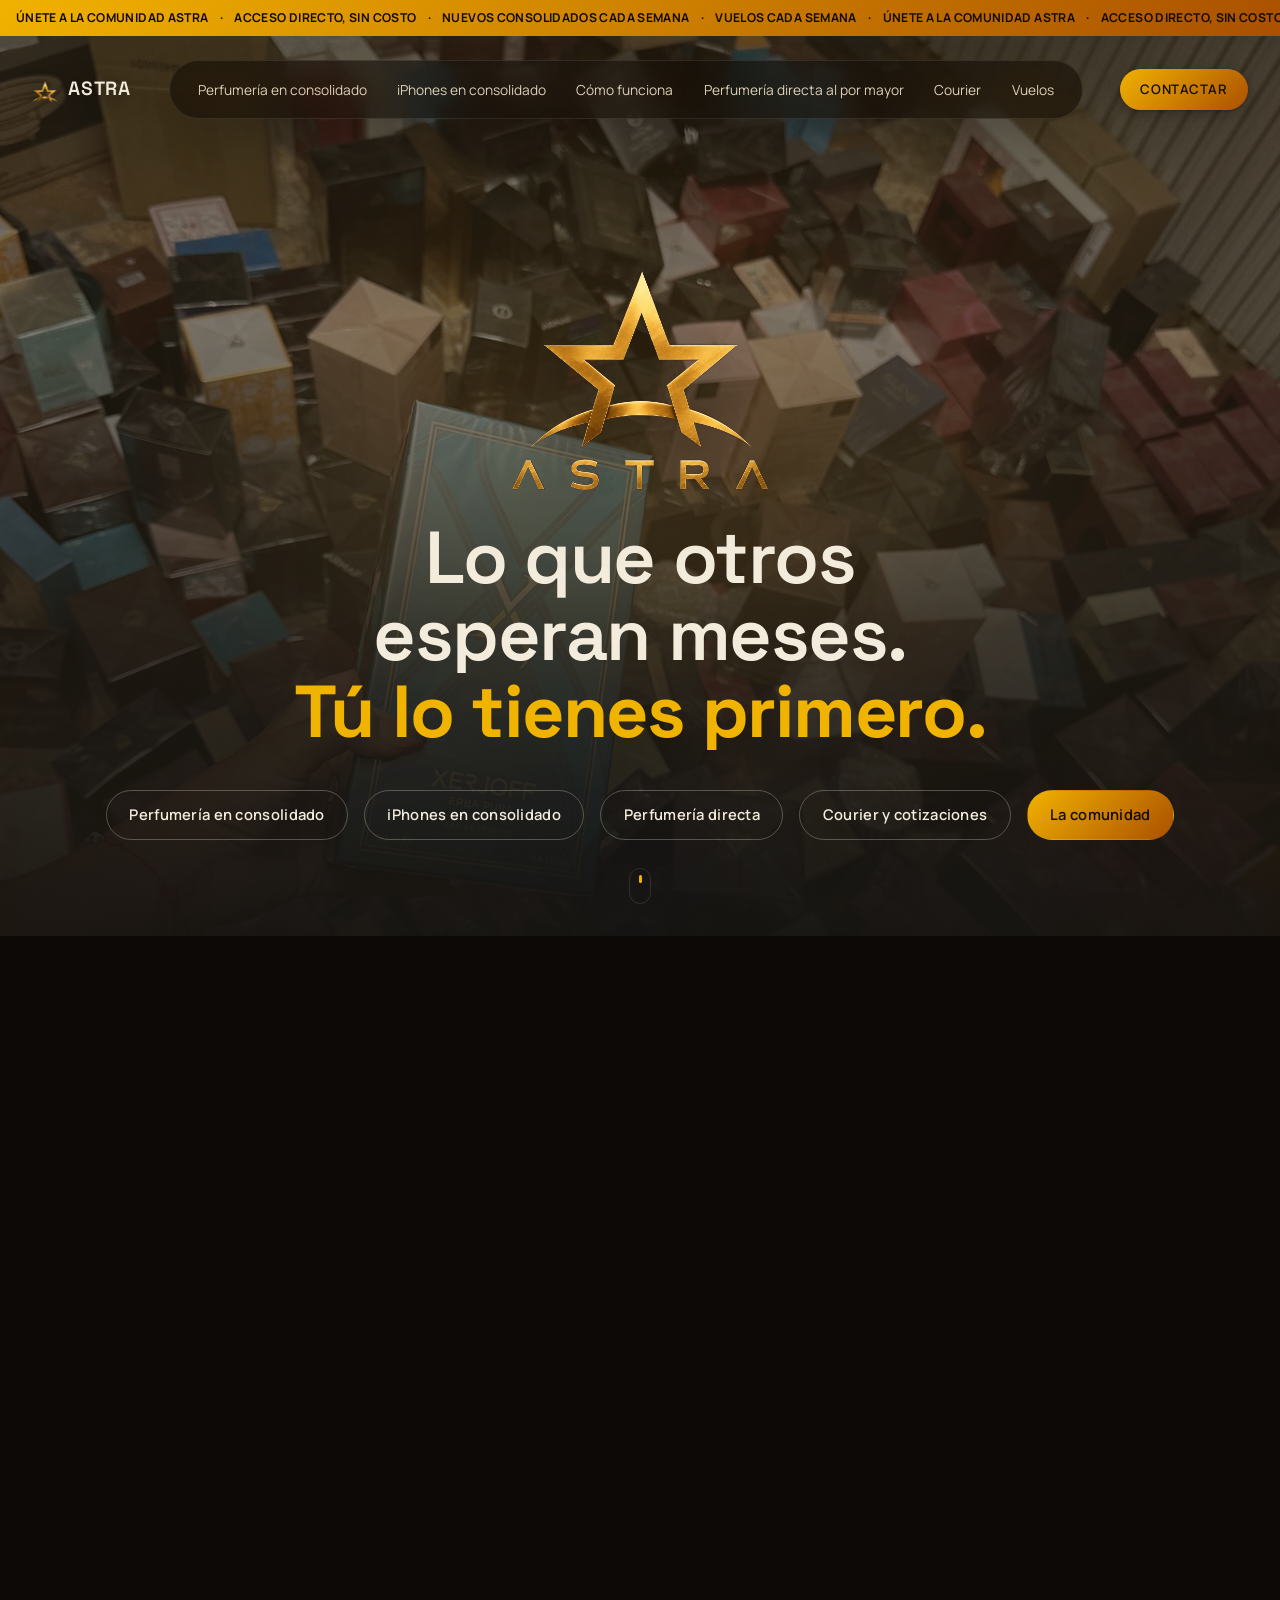
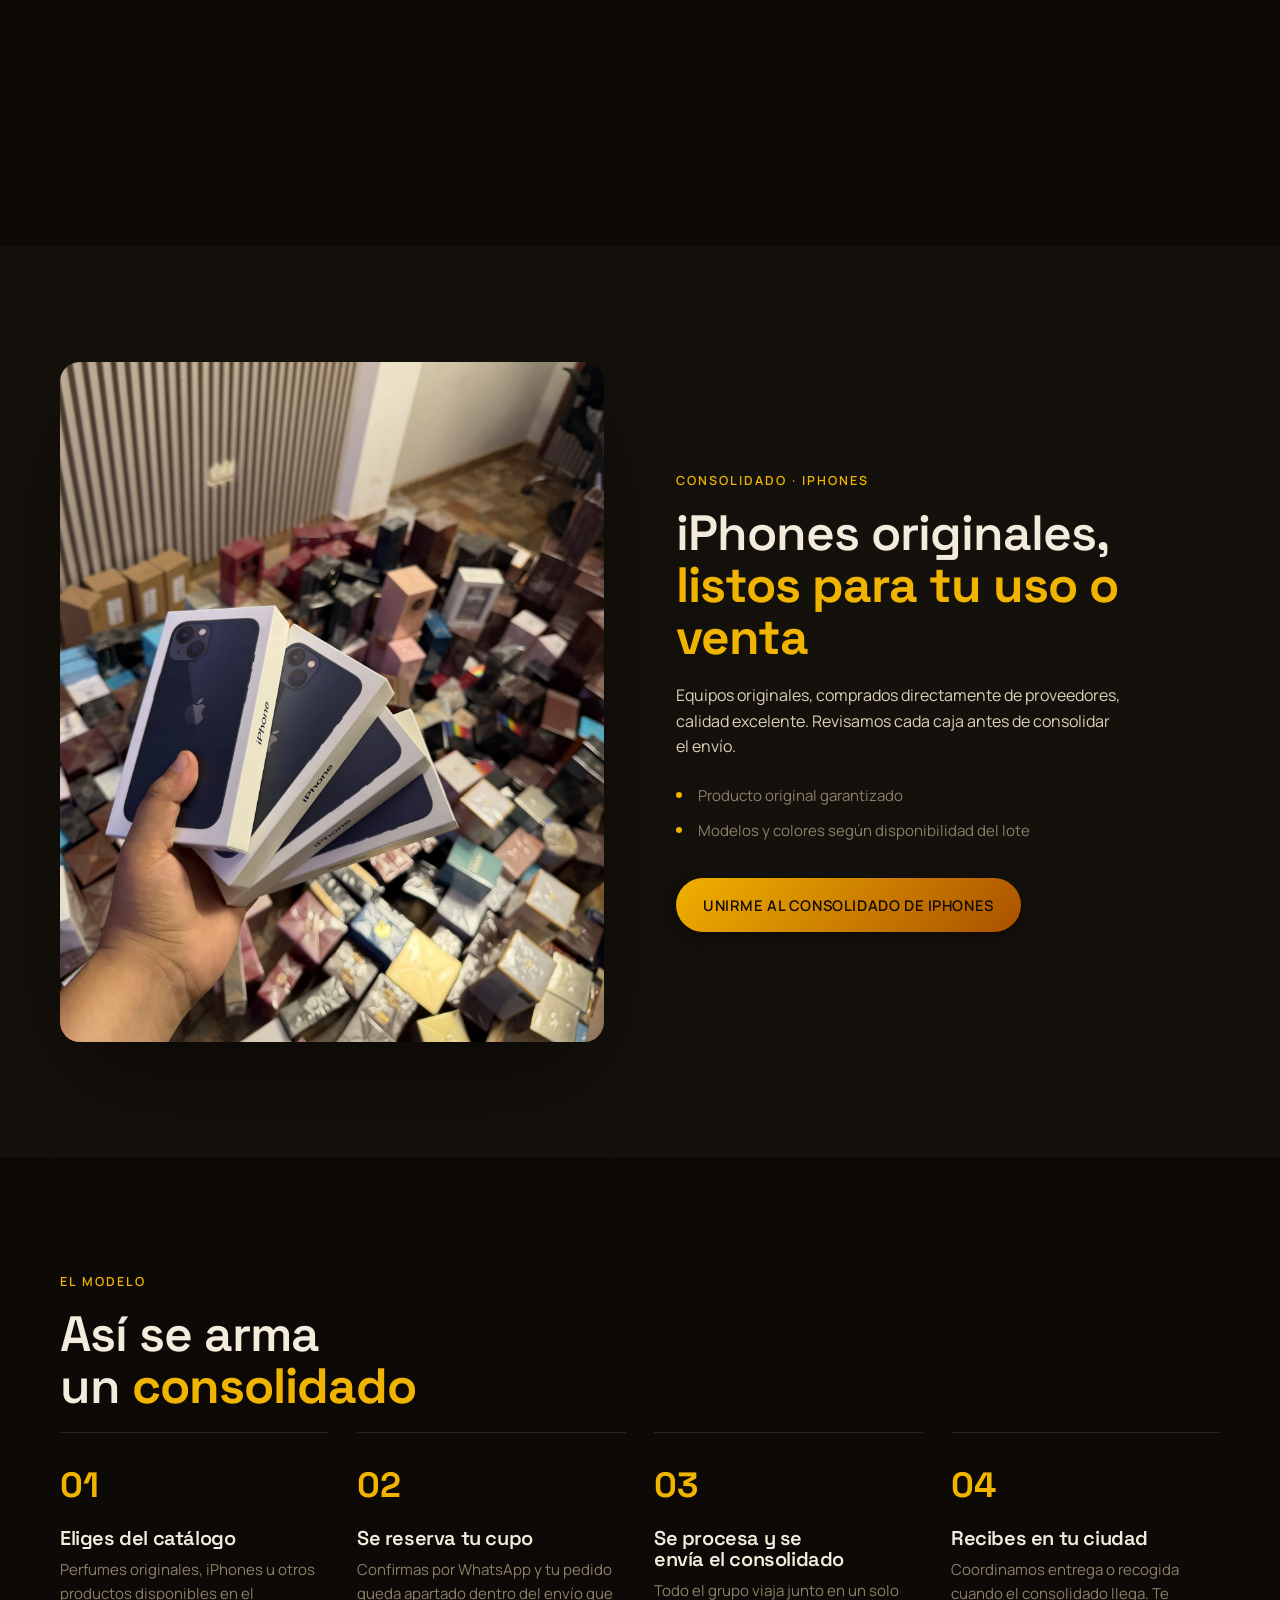
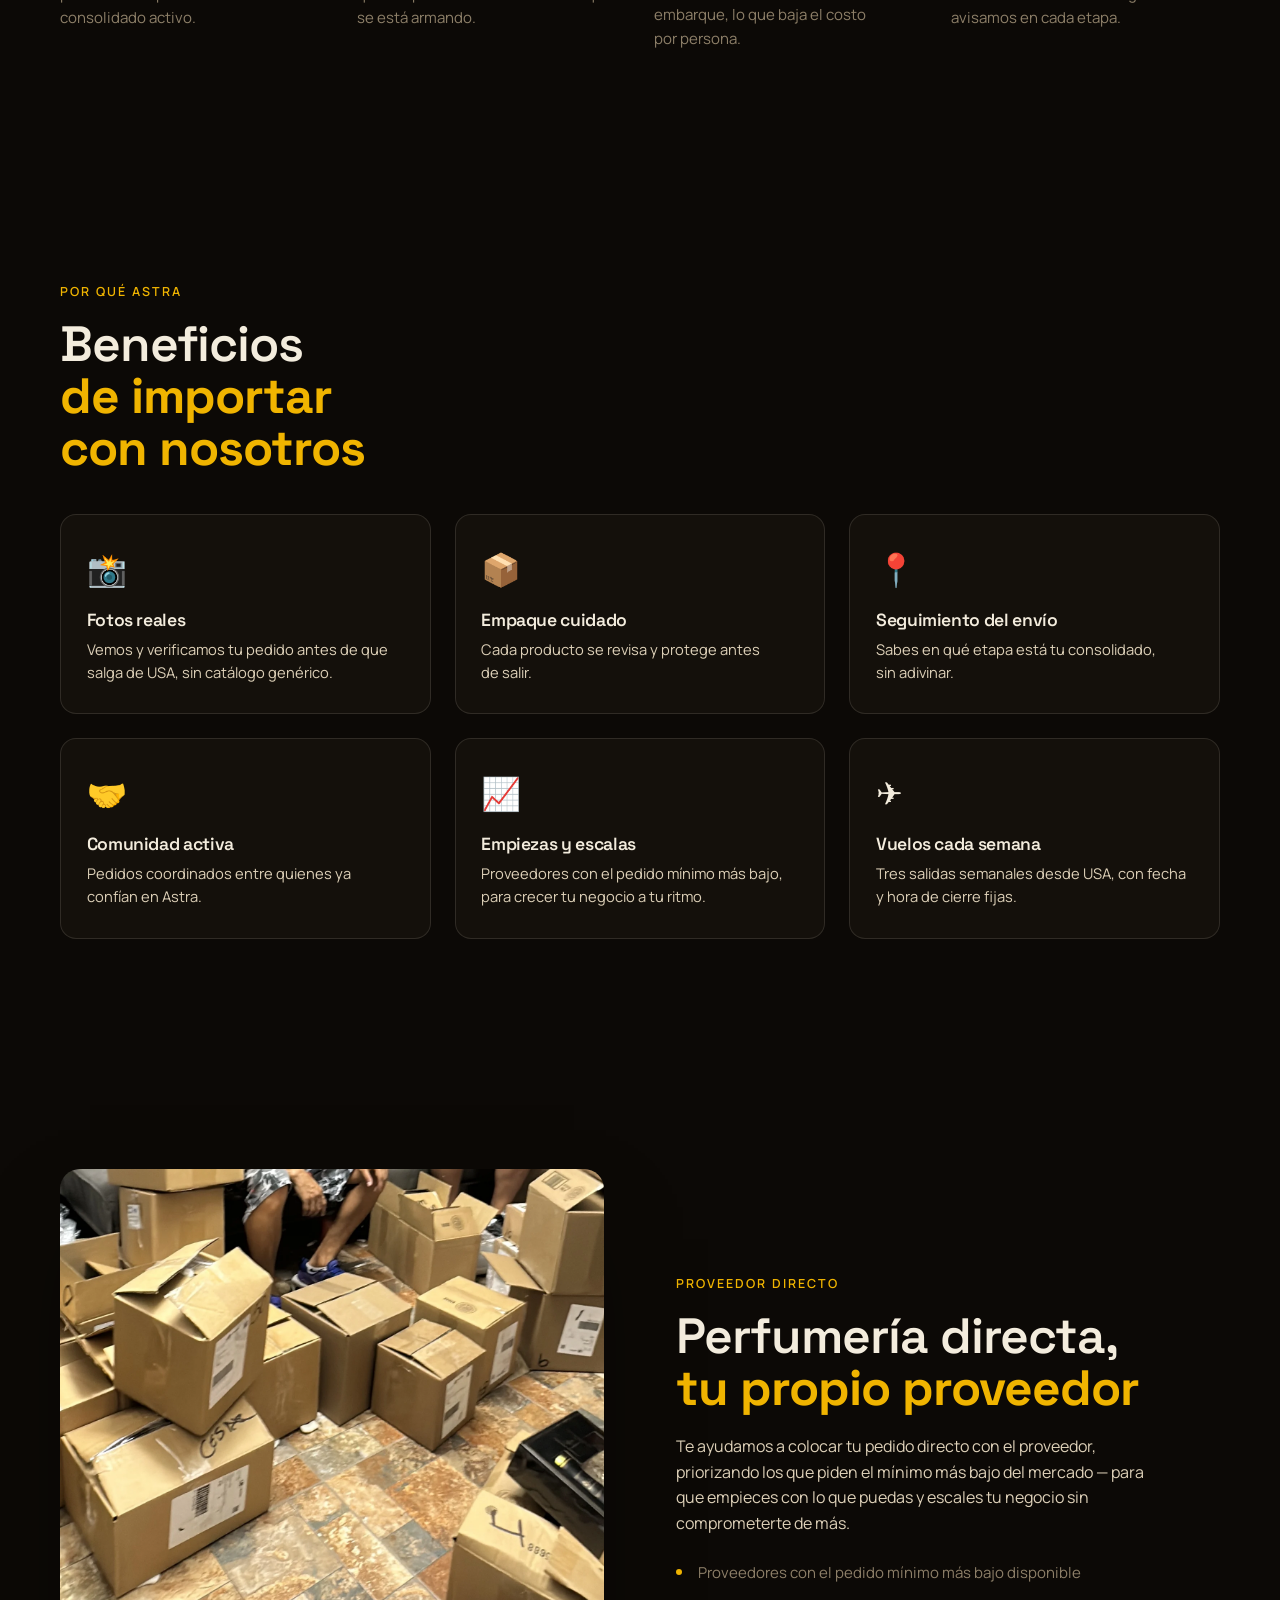
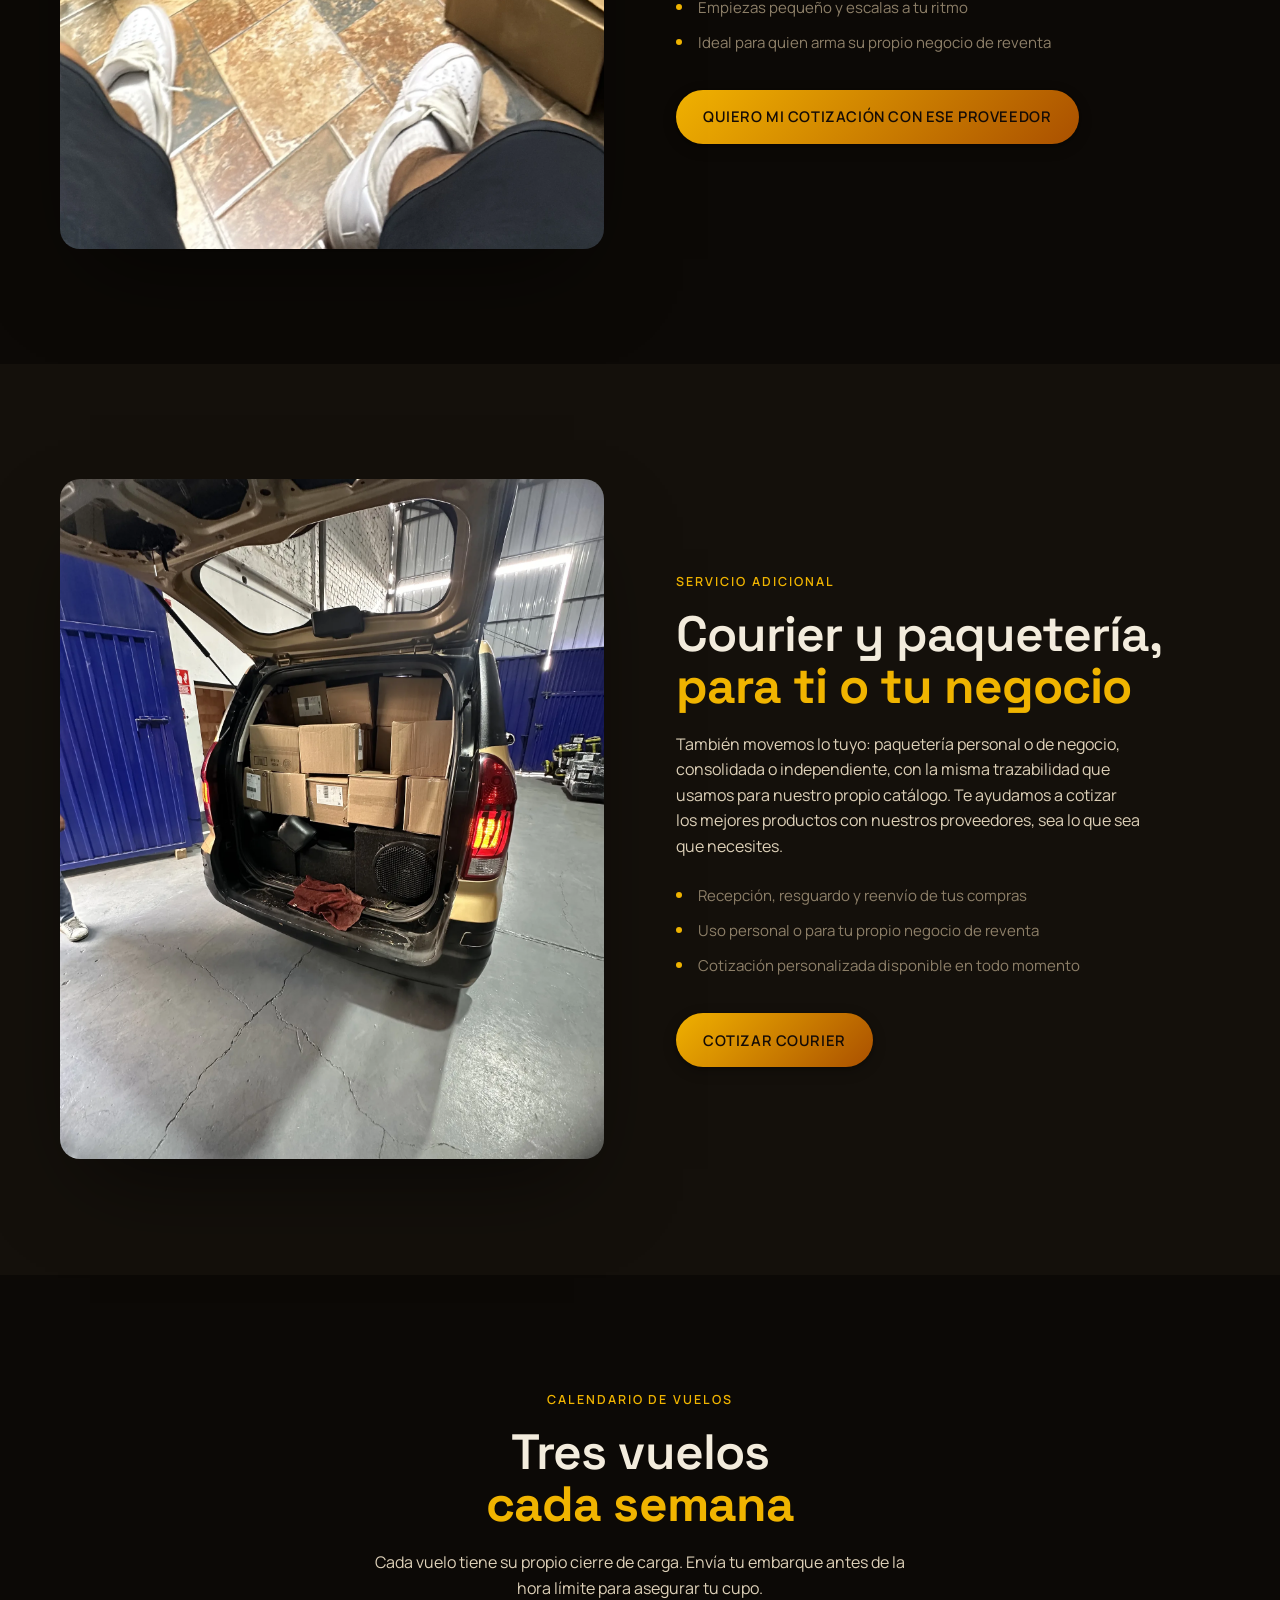
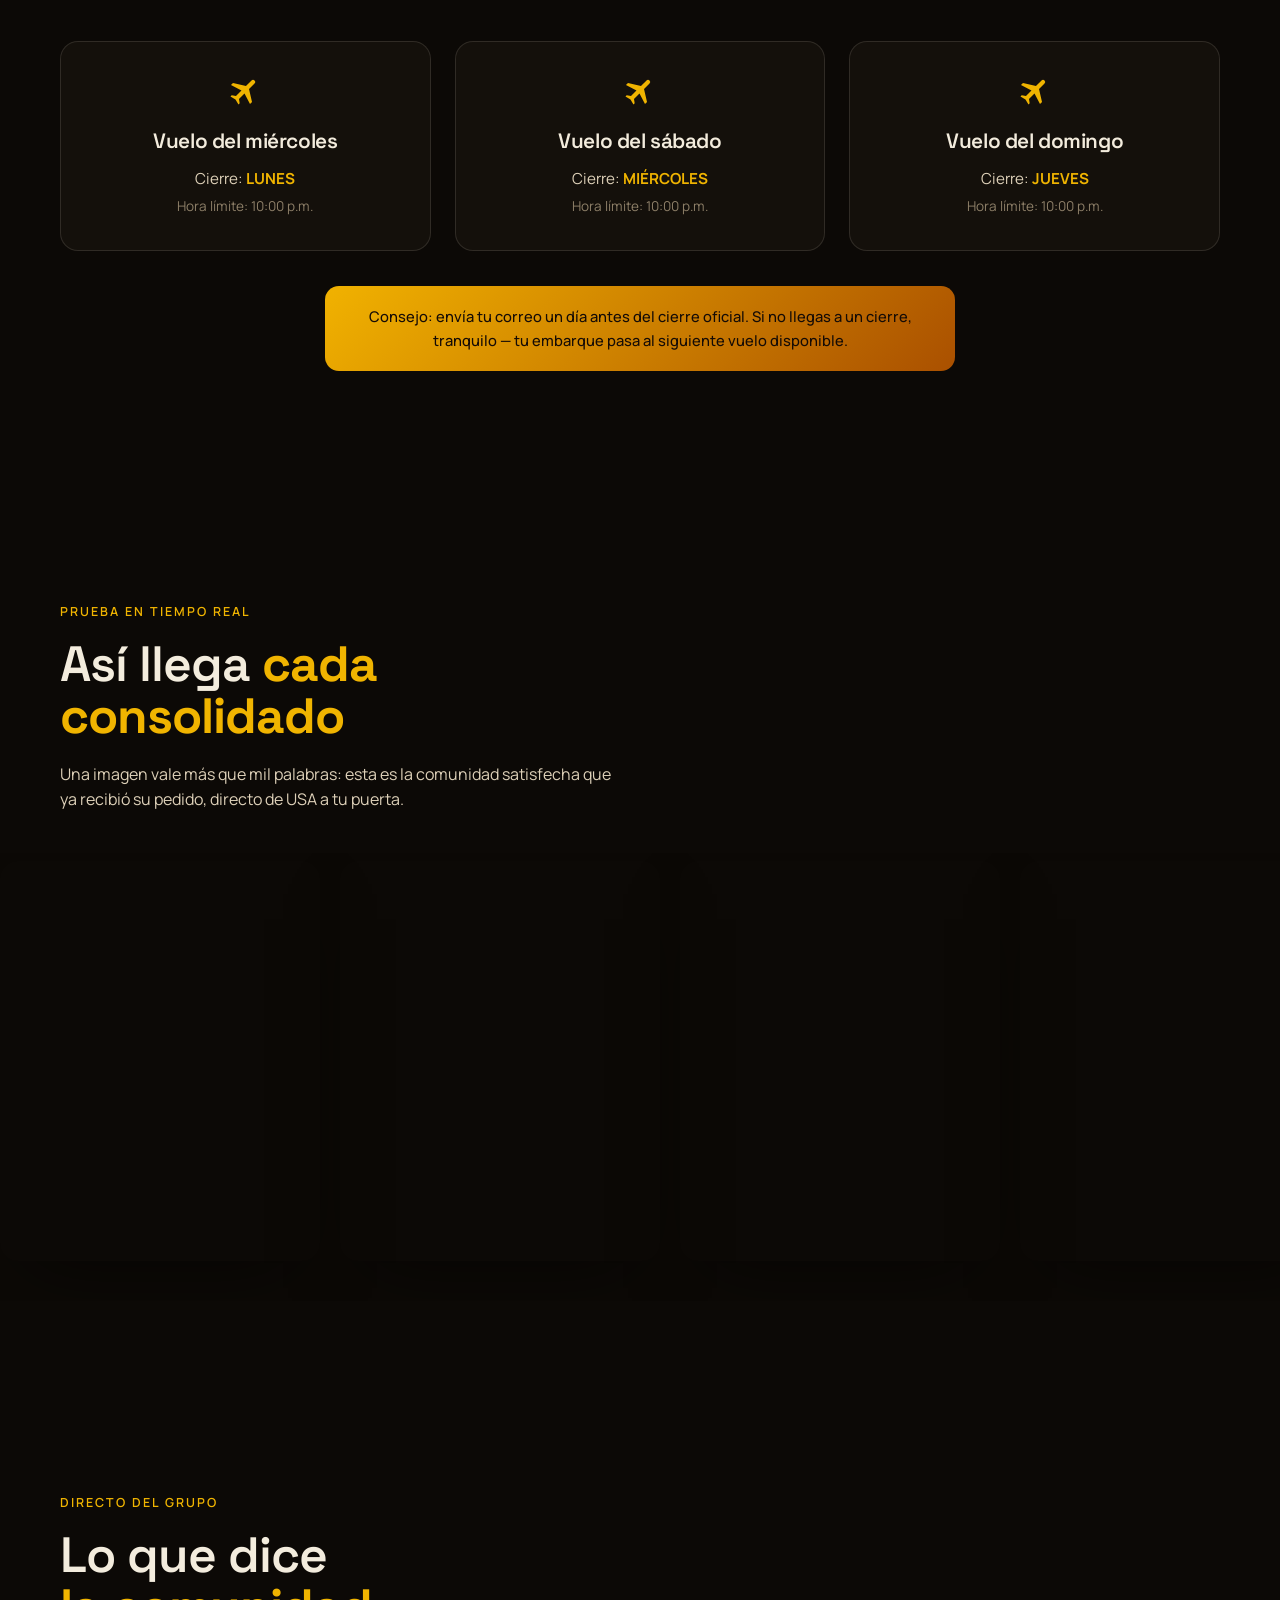
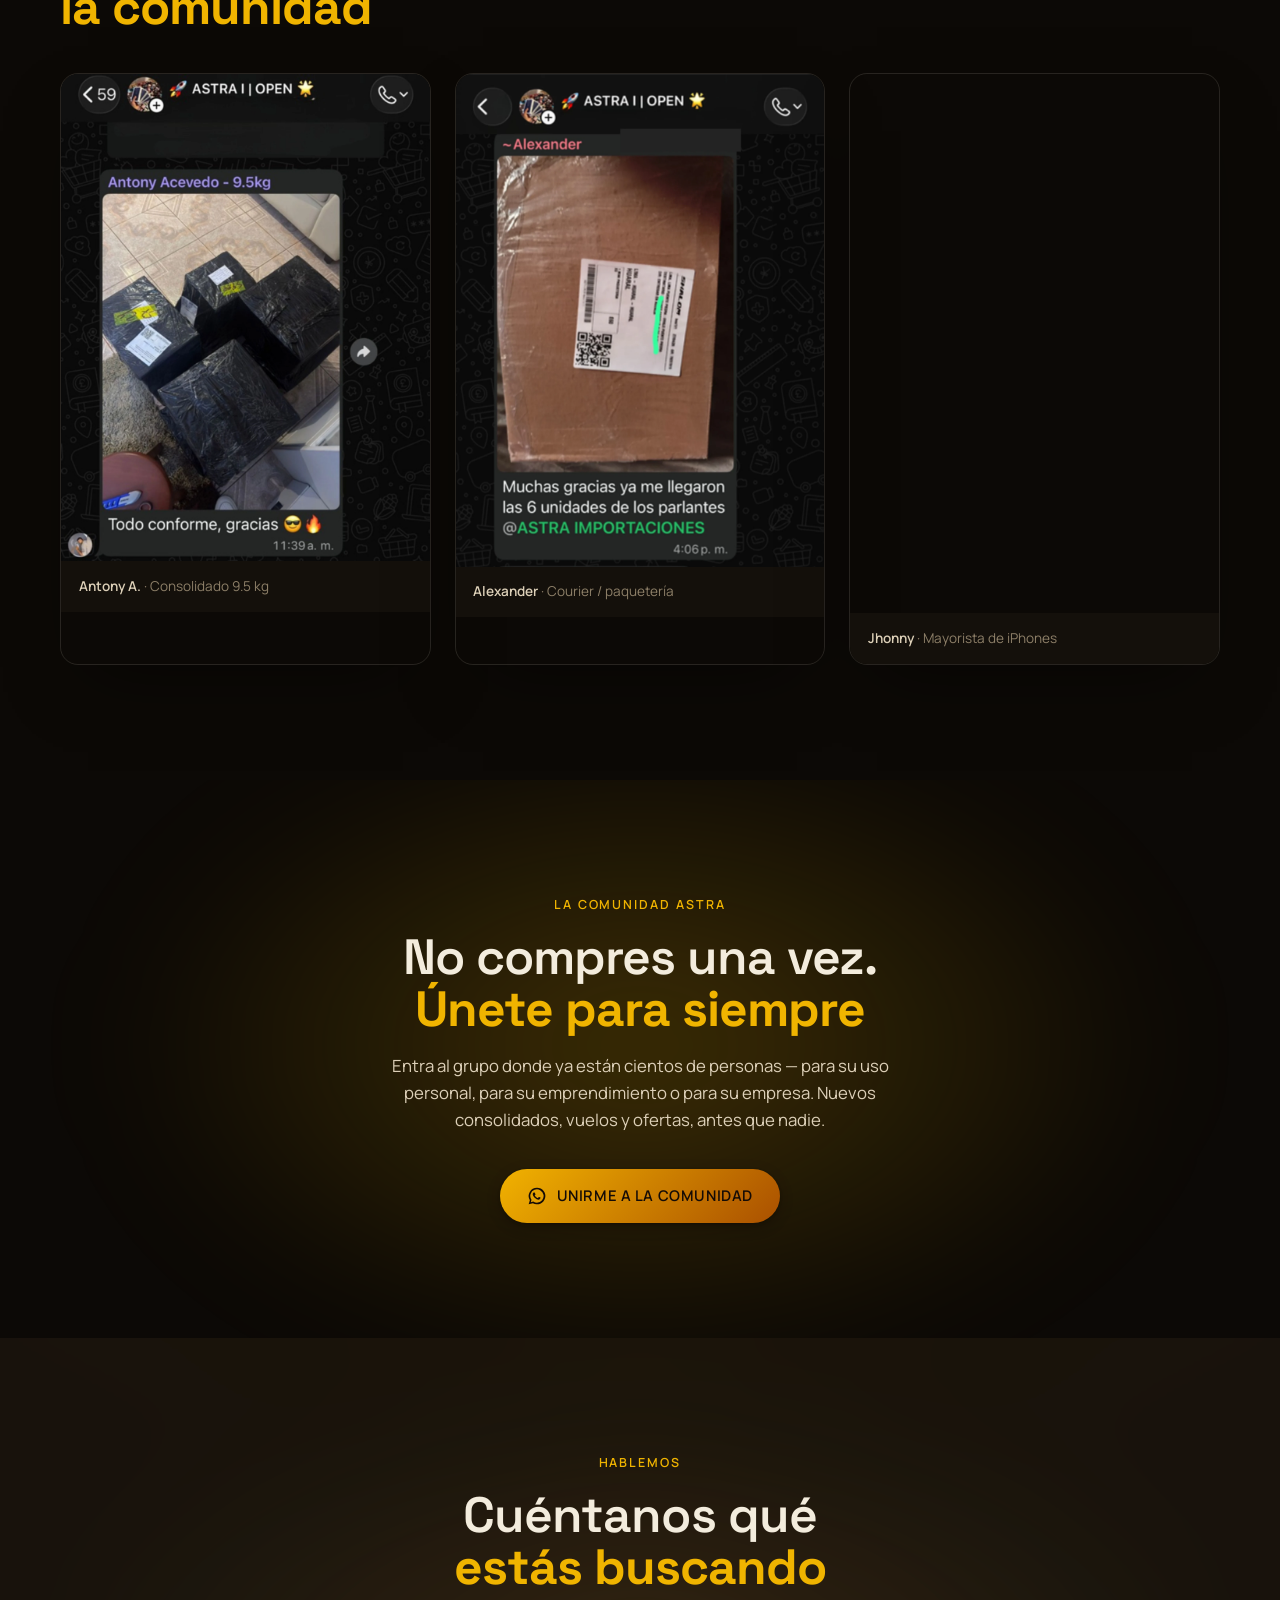
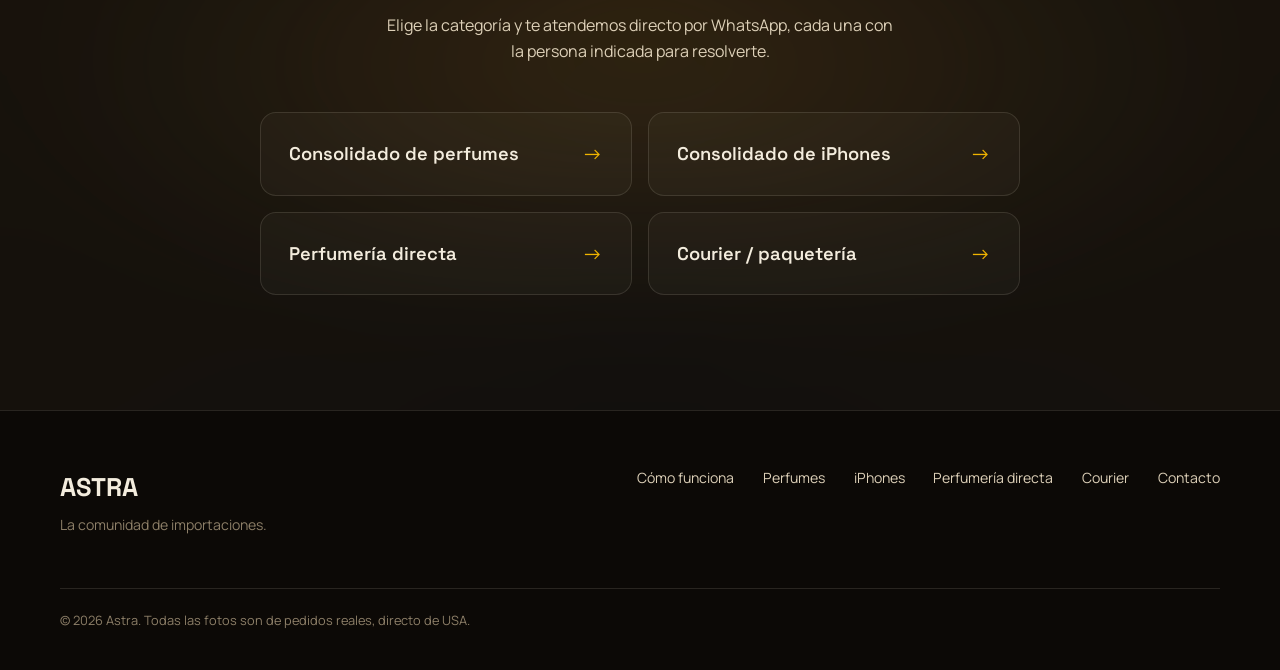
==== commit 43e40ca6: "Add files via upload" ====
--- a/PAGINA ASTRA/astra/index.html
+++ b/PAGINA ASTRA/astra/index.html
@@ -12,7 +12,7 @@
 
 <link rel="preload" as="image" href="assets/img/hero-bg-xerjoff.webp" fetchpriority="high">
 <link rel="preload" as="image" href="assets/img/astra-star-mark.webp" fetchpriority="high">
-<link rel="stylesheet" href="styles.css?v=20260830a">
+<link rel="stylesheet" href="styles.css?v=20260830d">
 
 <link rel="icon" href="data:image/svg+xml,%3Csvg xmlns='http://www.w3.org/2000/svg' viewBox='0 0 100 100'%3E%3Crect width='100' height='100' fill='%230c0906'/%3E%3Ctext x='50' y='68' font-size='60' text-anchor='middle' fill='%23c9974a' font-family='Georgia,serif' font-style='italic'%3EA%3C/text%3E%3C/svg%3E">
 </head>
@@ -108,6 +108,7 @@
         <a href="#iphones">iPhones en consolidado</a>
         <a href="#perfumeria-directa">Perfumería directa</a>
         <a href="#courier">Courier y cotizaciones</a>
+        <a href="#comunidad" class="hero-category-highlight">La comunidad</a>
       </nav>
     </div>
     <div class="hero-scroll-cue" aria-hidden="true"><span></span></div>
@@ -439,6 +440,6 @@
 <script defer src="lib/gsap.min.js"></script>
 <script defer src="lib/ScrollTrigger.min.js"></script>
 <script defer src="lib/manifest.js"></script>
-<script defer src="main.js?v=20260827"></script>
+<script defer src="main.js?v=20260830"></script>
 </body>
 </html>
--- a/PAGINA ASTRA/astra/styles.css
+++ b/PAGINA ASTRA/astra/styles.css
@@ -8,8 +8,9 @@
   --cream:     #f3ecdd;
   --cream-2:   #ddd0b8;
   --cream-3:   #8d7f68;
-  --accent:    #c9974a;
-  --accent-2:  #a97a2e;
+  --accent:    #f0b400;
+  --accent-2:  #b35900;
+  --accent-grad: linear-gradient(135deg, #f1b200, #aa5000);
   --steel:     #8fa3ae;
   --line:      rgba(243,236,221,.12);
 
@@ -125,8 +126,8 @@
 }
 .btn:active { transform: translateY(-1px); transition-duration: .12s; }
 
-.btn-primary { background: var(--accent); color: #14100b; }
-.btn-primary:hover { background: #d8a75c; }
+.btn-primary { background: var(--accent-grad); color: #140b06; text-transform: uppercase; letter-spacing: 0.04em; }
+.btn-primary:hover { filter: brightness(1.1); }
 
 .btn-ghost {
   background: transparent; color: var(--cream);
@@ -161,20 +162,29 @@
   position: fixed; top: 0; left: 0;
   pointer-events: none; z-index: 9999;
   display: none;
-  mix-blend-mode: difference;
   opacity: 0;
   transition: opacity .25s var(--ease-out);
 }
 .cursor.is-ready { opacity: 1; }
 @media (hover: hover) and (pointer: fine) { .cursor { display: block; } }
-.cursor-dot, .cursor-ring { position: fixed; top: 0; left: 0; pointer-events: none; will-change: transform; }
-.cursor-dot { width: 5px; height: 5px; margin: -2.5px; background: var(--cream); border-radius: 50%; }
 .cursor-ring {
-  width: 30px; height: 30px; margin: -15px; border: 1px solid var(--accent); border-radius: 50%;
-  transition: width .35s var(--ease-out), height .35s var(--ease-out), margin .35s var(--ease-out);
-}
-.cursor.is-interactive .cursor-ring { width: 46px; height: 46px; margin: -23px; }
-.has-cursor, .has-cursor a, .has-cursor button { cursor: none; }
+  position: fixed; top: 0; left: 0; pointer-events: none; will-change: transform;
+  display: flex; flex-direction: column; align-items: center;
+}
+.cursor-crown {
+  display: block; max-width: none;
+  margin-bottom: -1px;
+  filter: drop-shadow(0 2px 3px rgba(0,0,0,0.6));
+}
+.cursor-emoji {
+  display: block;
+  font-size: 34px;
+  line-height: 1;
+  filter: drop-shadow(0 6px 10px rgba(0,0,0,0.5));
+  transition: transform .3s var(--ease-out);
+}
+.cursor.is-interactive .cursor-emoji { transform: scale(1.25); }
+.has-cursor, .has-cursor * { cursor: none !important; }
 
 /* =============================================================
    6. Splash
@@ -206,8 +216,30 @@
 /* =============================================================
    7. Nav
    ============================================================= */
+.announce-bar {
+  position: relative; z-index: 101;
+  height: 36px;
+  overflow: hidden;
+  background: var(--accent-grad);
+  display: flex; align-items: center;
+}
+.announce-track {
+  display: flex; align-items: center; gap: 0.7rem;
+  white-space: nowrap;
+  padding-inline: 1rem;
+  font-size: 0.76rem; font-weight: 700; letter-spacing: 0.03em;
+  text-transform: uppercase;
+  color: #140b06;
+  animation: announceScroll 24s linear infinite;
+  will-change: transform;
+}
+@keyframes announceScroll {
+  from { transform: translateX(0); }
+  to   { transform: translateX(-50%); }
+}
+
 .nav {
-  position: absolute; top: 0; inset-inline: 0; z-index: 100;
+  position: absolute; top: 36px; inset-inline: 0; z-index: 100;
   padding: clamp(0.9rem, 2.5vw, 1.5rem) clamp(1rem, 3vw, 2rem) 0;
   pointer-events: none;
 }
@@ -299,13 +331,26 @@
 }
 .hero-mesh {
   position: absolute; inset: -10%; z-index: -2;
+  opacity: .8;
+  mix-blend-mode: screen;
+  overflow: hidden;
+}
+.hero-mesh::before {
+  content: "";
+  position: absolute; inset: 0;
   background:
     radial-gradient(55% 45% at var(--mesh-x) var(--mesh-y), rgba(201,151,74,.28), transparent 62%),
     conic-gradient(from var(--mesh-angle), rgba(201,151,74,.14), rgba(143,163,174,.08), rgba(201,151,74,.14));
-  filter: blur(90px) saturate(120%);
-  opacity: .8;
+  filter: blur(55px) saturate(120%);
   animation: meshShift 24s linear infinite;
-  mix-blend-mode: screen;
+  will-change: filter;
+}
+@media (max-width: 768px) {
+  .hero-mesh::before {
+    animation: none;
+    filter: blur(36px) saturate(115%);
+    --mesh-x: 45%; --mesh-y: 40%;
+  }
 }
 @keyframes meshShift {
   0%   { --mesh-angle: 0deg;   --mesh-x: 30%; --mesh-y: 30%; }
@@ -371,6 +416,12 @@
   color: var(--bg); background: var(--accent); border-color: var(--accent);
   transform: translateY(-3px);
 }
+.hero-category-highlight {
+  background: var(--accent-grad);
+  color: #140b06 !important;
+  border-color: transparent !important;
+}
+.hero-category-highlight:hover { filter: brightness(1.1); }
 
 .hero-scroll-cue {
   position: absolute; bottom: 2rem; left: 50%; transform: translateX(-50%);
@@ -394,6 +445,23 @@
 }
 @media (min-width: 720px)  { .pasos-grid { grid-template-columns: repeat(2, 1fr); } }
 @media (min-width: 1280px) { .pasos-grid { grid-template-columns: repeat(4, 1fr); gap: 1.75rem; } }
+
+.beneficios-grid {
+  display: grid; gap: 1.5rem;
+  grid-template-columns: 1fr;
+  margin-top: 2.5rem;
+}
+@media (min-width: 640px) { .beneficios-grid { grid-template-columns: repeat(2, 1fr); } }
+@media (min-width: 1024px) { .beneficios-grid { grid-template-columns: repeat(3, 1fr); } }
+.beneficio-card {
+  background: var(--bg-2);
+  border: 1px solid var(--line);
+  border-radius: 16px;
+  padding: 1.8rem 1.6rem;
+}
+.beneficio-icon { display: block; font-size: 2rem; margin-bottom: 1rem; }
+.beneficio-card h3 { font-size: 1.1rem; margin-bottom: 0.5rem; }
+.beneficio-card p { color: var(--cream-2); font-size: 0.92rem; }
 
 .testimonios-grid {
   display: grid; gap: 1.5rem;
@@ -444,6 +512,31 @@
 .testimonio-shot figcaption span {
   font-weight: 400; color: var(--cream-3);
 }
+
+.section-comunidad {
+  position: relative;
+  text-align: center;
+  overflow: hidden;
+  isolation: isolate;
+}
+.comunidad-glow {
+  position: absolute; inset: -20% -10% -30% -10%; z-index: -1;
+  background: radial-gradient(50% 55% at 50% 45%, rgba(240,180,0,0.22), transparent 70%);
+  filter: blur(60px);
+}
+.comunidad-inner {
+  display: flex; flex-direction: column; align-items: center;
+  max-width: 620px;
+}
+.comunidad-inner .kicker { }
+.comunidad-inner .section-title { margin-bottom: 1.1rem; }
+.comunidad-sub {
+  color: var(--cream-2);
+  font-size: 1.05rem;
+  margin-bottom: 2.2rem;
+  max-width: 52ch;
+}
+.comunidad-btn { display: inline-flex; align-items: center; gap: 0.6rem; }
 
 .section-llegadas { padding-bottom: clamp(3rem, 6vw, 5rem); }
 .llegadas-sub { color: var(--cream-2); max-width: 56ch; }
@@ -472,6 +565,8 @@
   overflow: hidden;
   scroll-snap-align: start;
   box-shadow: 0 30px 70px -28px rgba(0,0,0,0.55);
+  content-visibility: auto;
+  contain-intrinsic-size: 260px 320px;
 }
 .llegadas-card img {
   width: 100%; height: 100%; object-fit: cover;
@@ -486,6 +581,48 @@
 .llegadas-card figcaption {
   position: absolute; left: 1.1rem; right: 1.1rem; bottom: 1rem; z-index: 1;
   font-size: 0.82rem; font-weight: 600; letter-spacing: 0.02em; color: var(--cream);
+}
+
+.section-vuelos { text-align: center; }
+.section-vuelos .kicker,
+.section-vuelos .section-title { margin-inline: auto; }
+.vuelos-sub { color: var(--cream-2); max-width: 56ch; margin-inline: auto; }
+.vuelos-grid {
+  display: grid; gap: 1.5rem;
+  grid-template-columns: 1fr;
+  margin-top: 2.5rem;
+}
+@media (min-width: 860px) { .vuelos-grid { grid-template-columns: repeat(3, 1fr); } }
+.vuelo-card {
+  background: var(--bg-2);
+  border: 1px solid var(--line);
+  border-radius: 18px;
+  padding: 2rem 1.75rem;
+  text-align: center;
+  transition: transform .45s var(--ease-soft), border-color .3s;
+}
+.vuelo-card:hover { transform: translateY(-4px); border-color: rgba(240,180,0,0.4); }
+.vuelo-icon {
+  width: 34px; height: 34px;
+  color: var(--accent);
+  transform: rotate(45deg);
+  margin-bottom: 1.4rem;
+  margin-inline: auto;
+}
+.vuelo-card h3 { font-size: 1.3rem; margin-bottom: 0.9rem; }
+.vuelo-cierre { color: var(--cream-2); font-size: 0.95rem; margin-bottom: 0.3rem; }
+.vuelo-cierre strong { color: var(--accent); text-transform: uppercase; }
+.vuelo-hora { color: var(--cream-3); font-size: 0.85rem; }
+.vuelos-tip {
+  margin-top: 2.2rem;
+  margin-inline: auto;
+  padding: 1.2rem 1.5rem;
+  background: var(--accent-grad);
+  color: #140b06;
+  border-radius: 14px;
+  font-size: 0.92rem; font-weight: 500;
+  max-width: 70ch;
+  text-align: center;
 }
 
 .paso { padding-top: 1.5rem; border-top: 1px solid var(--line); }
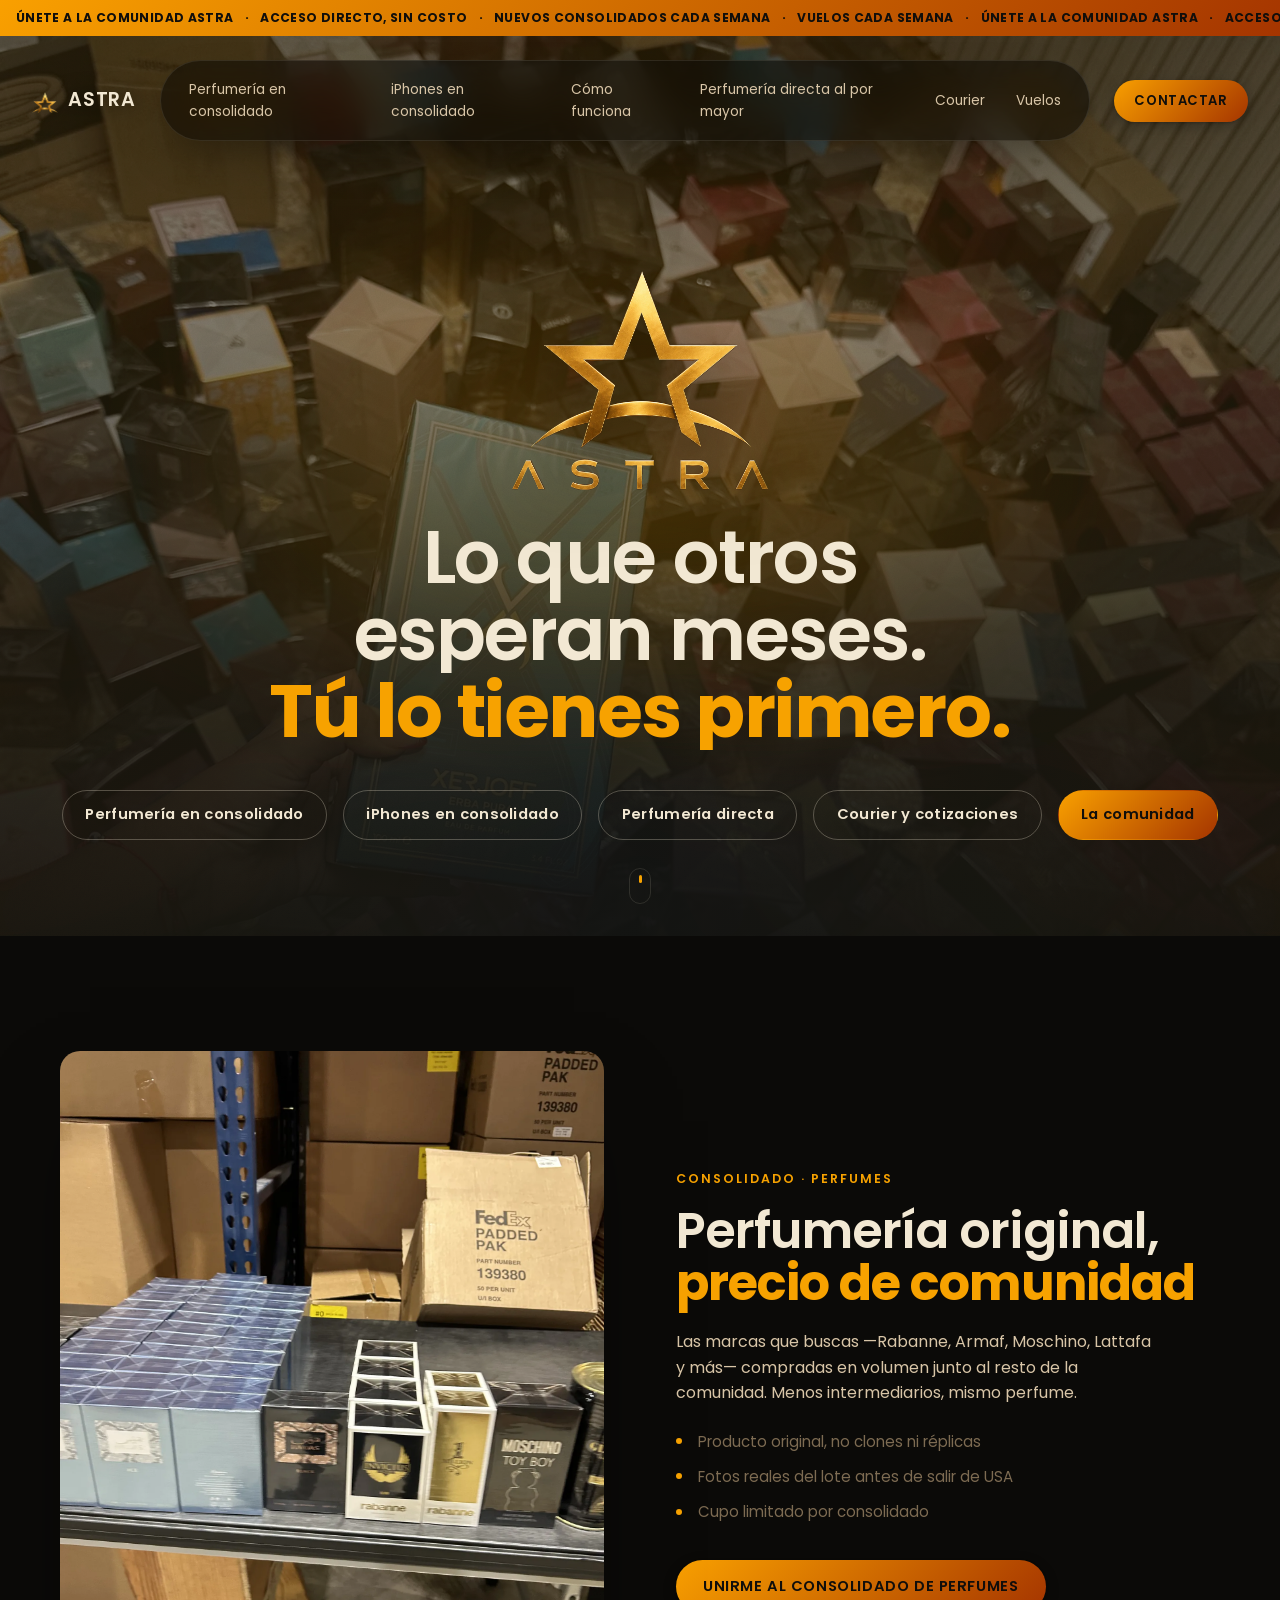
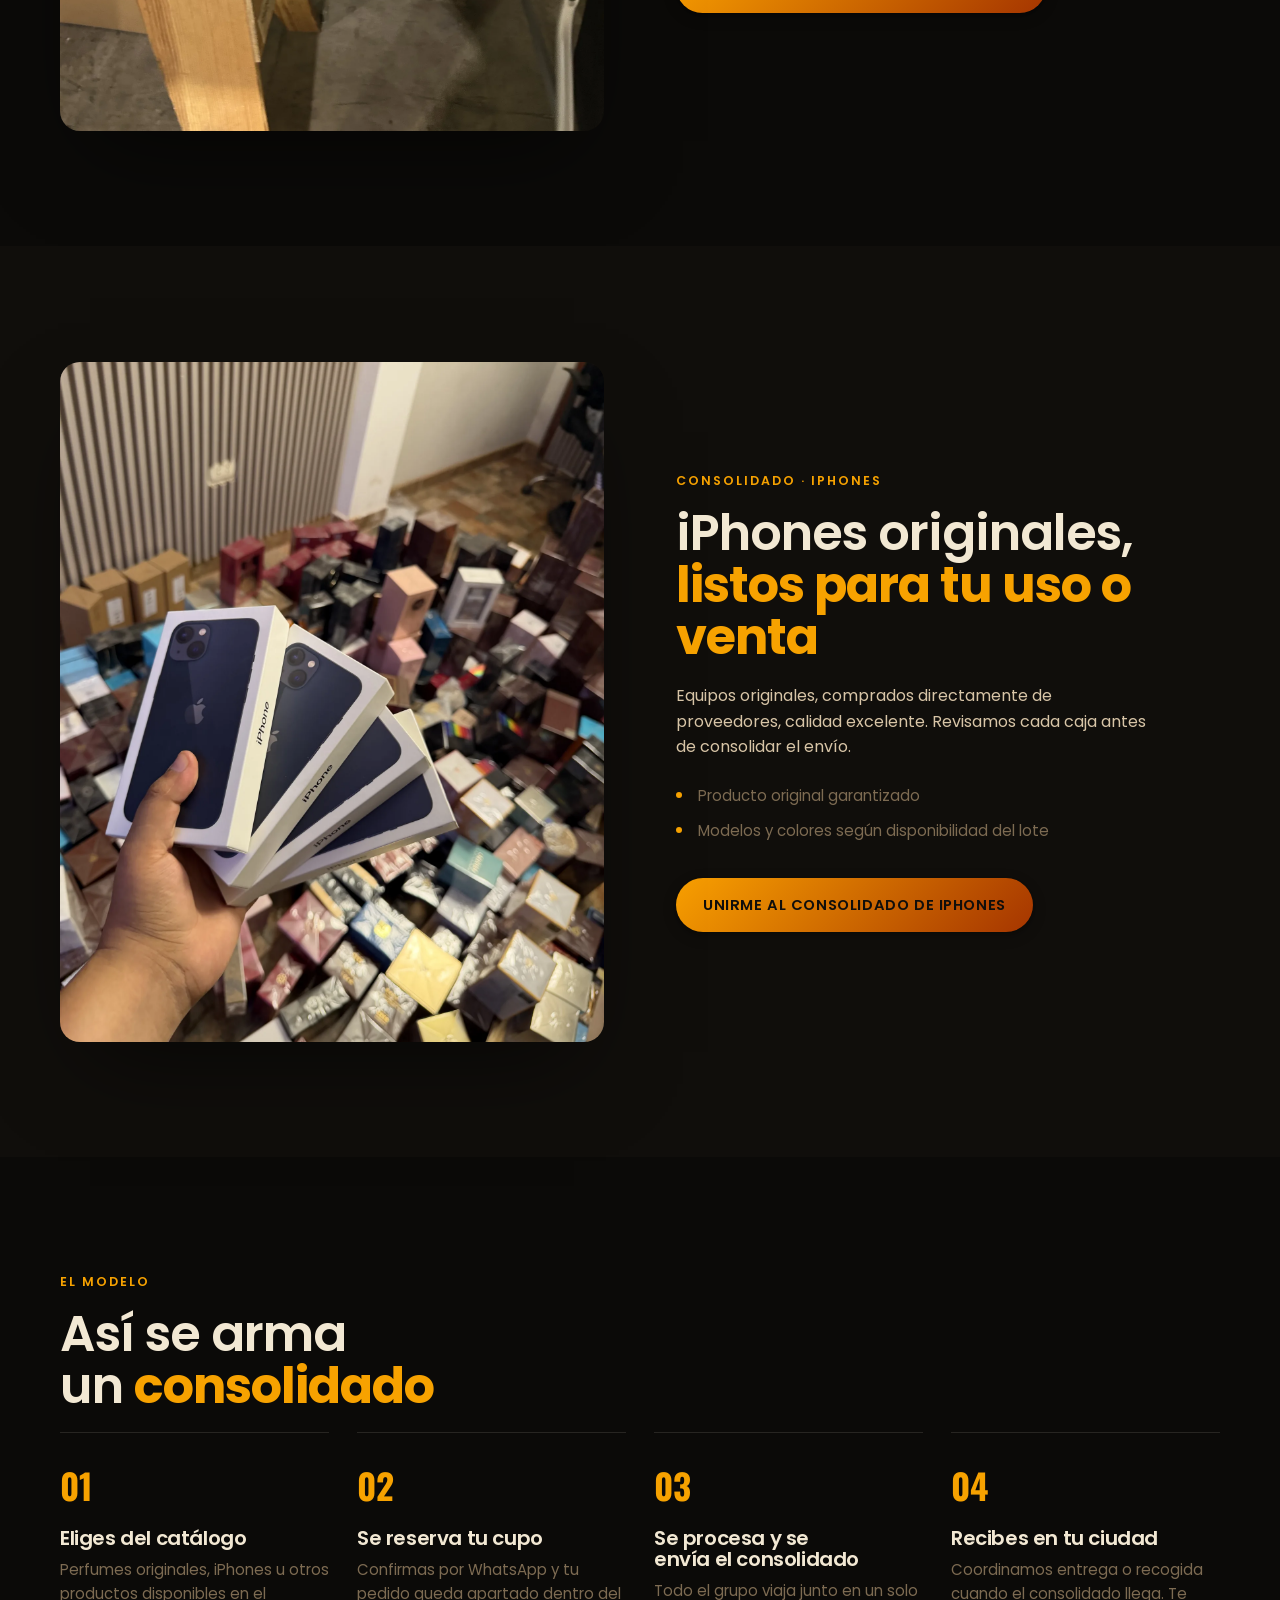
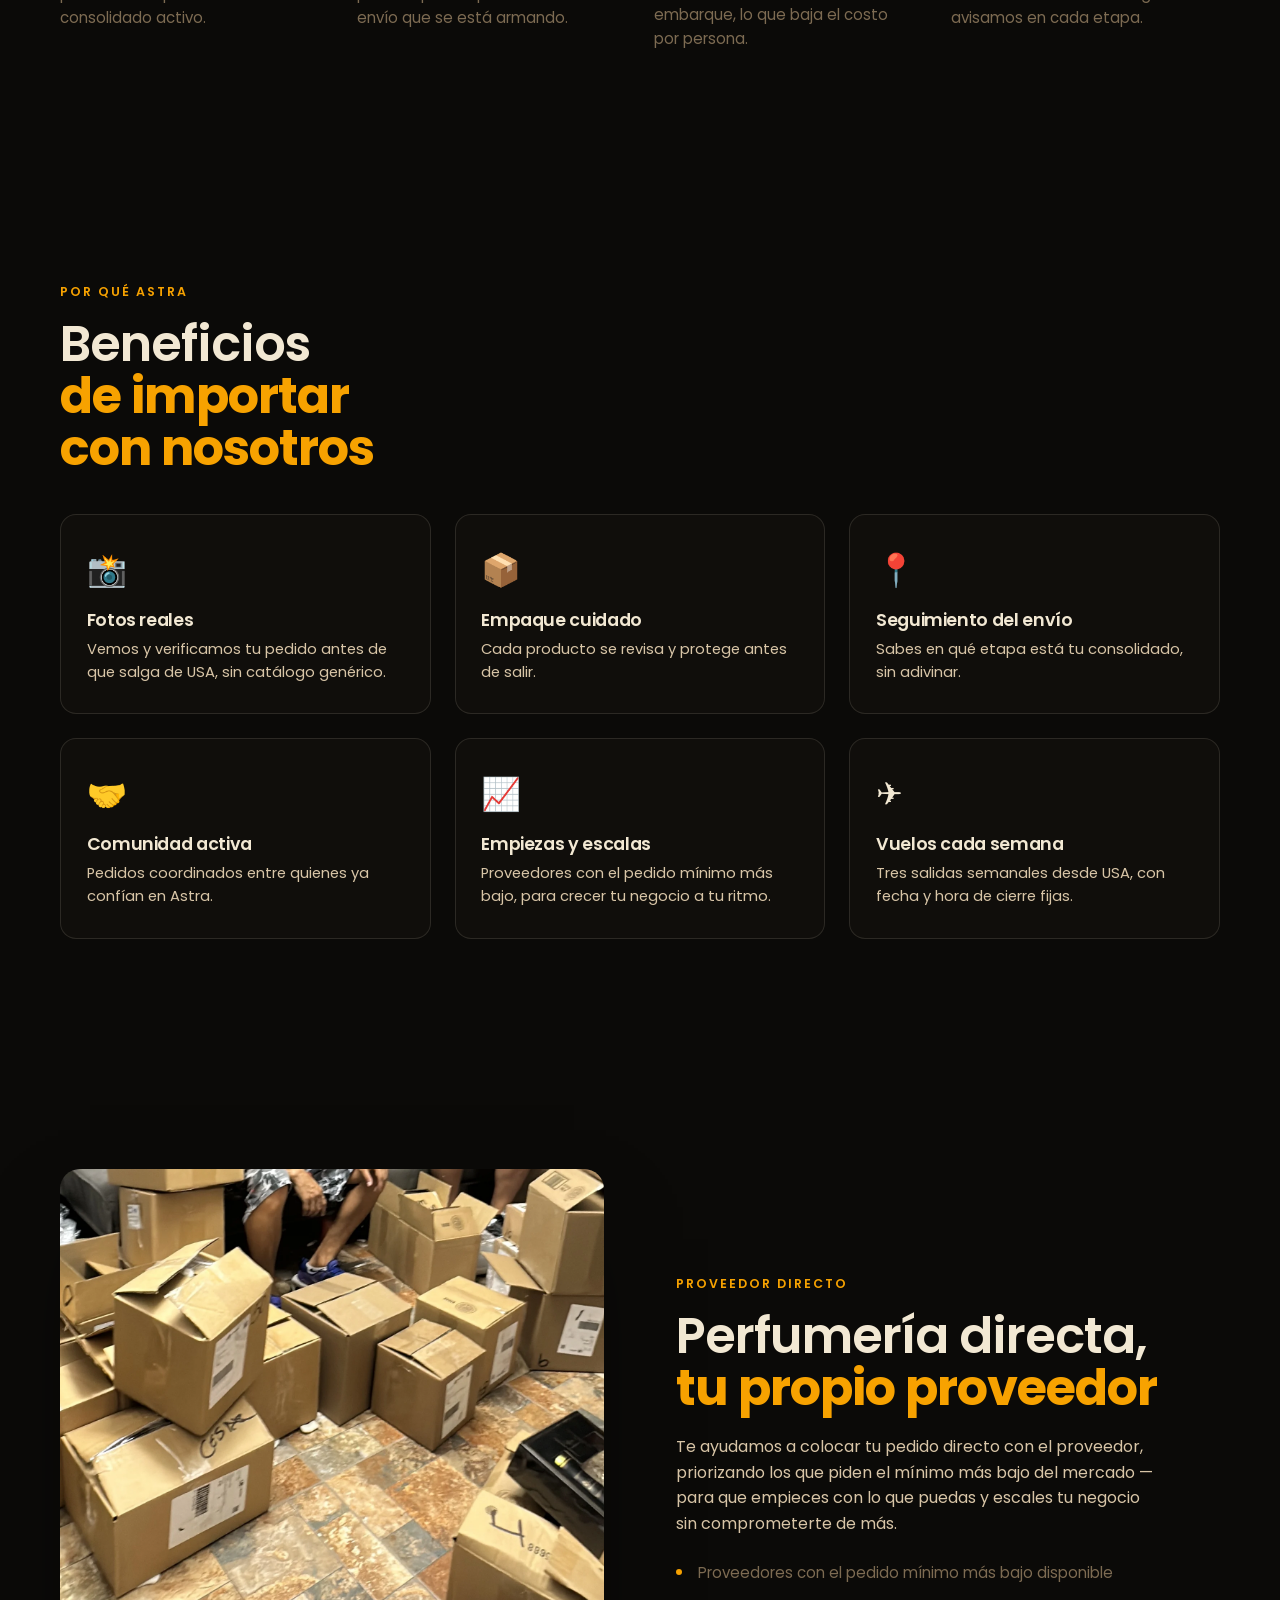
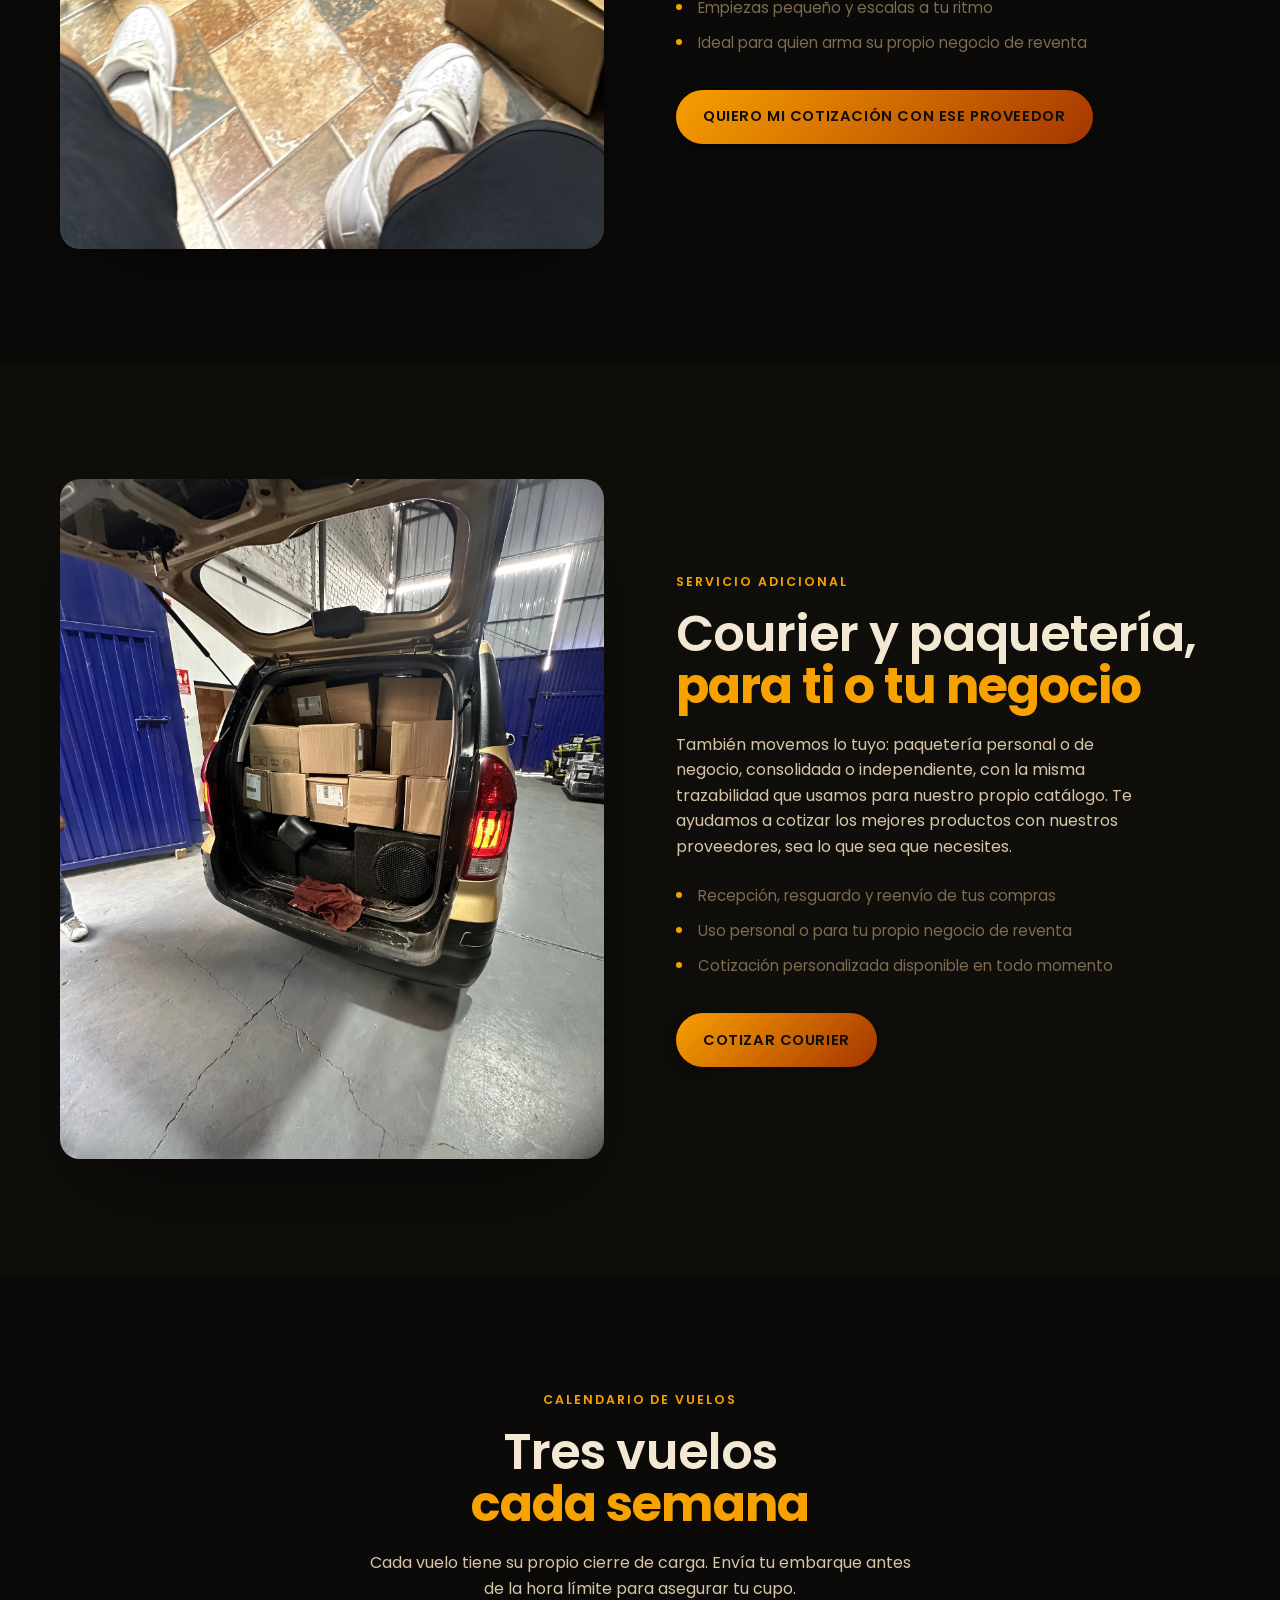
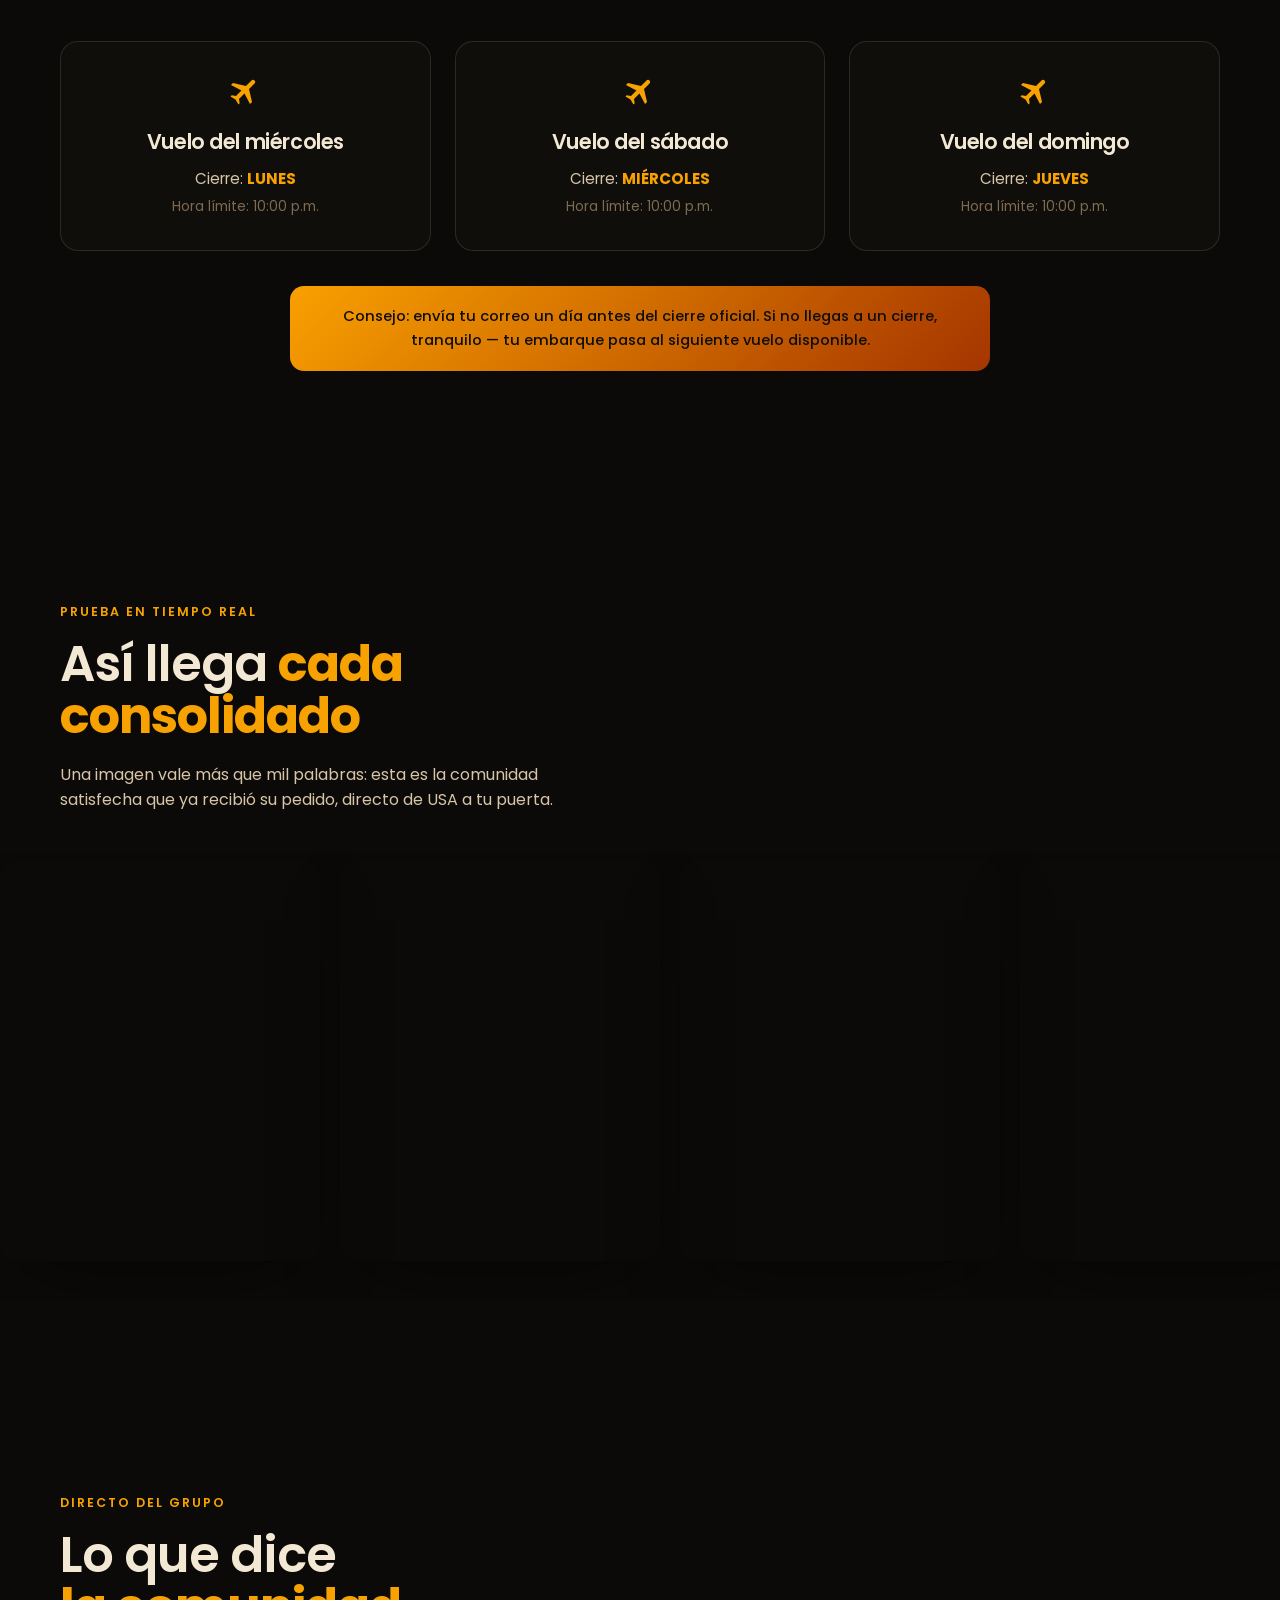
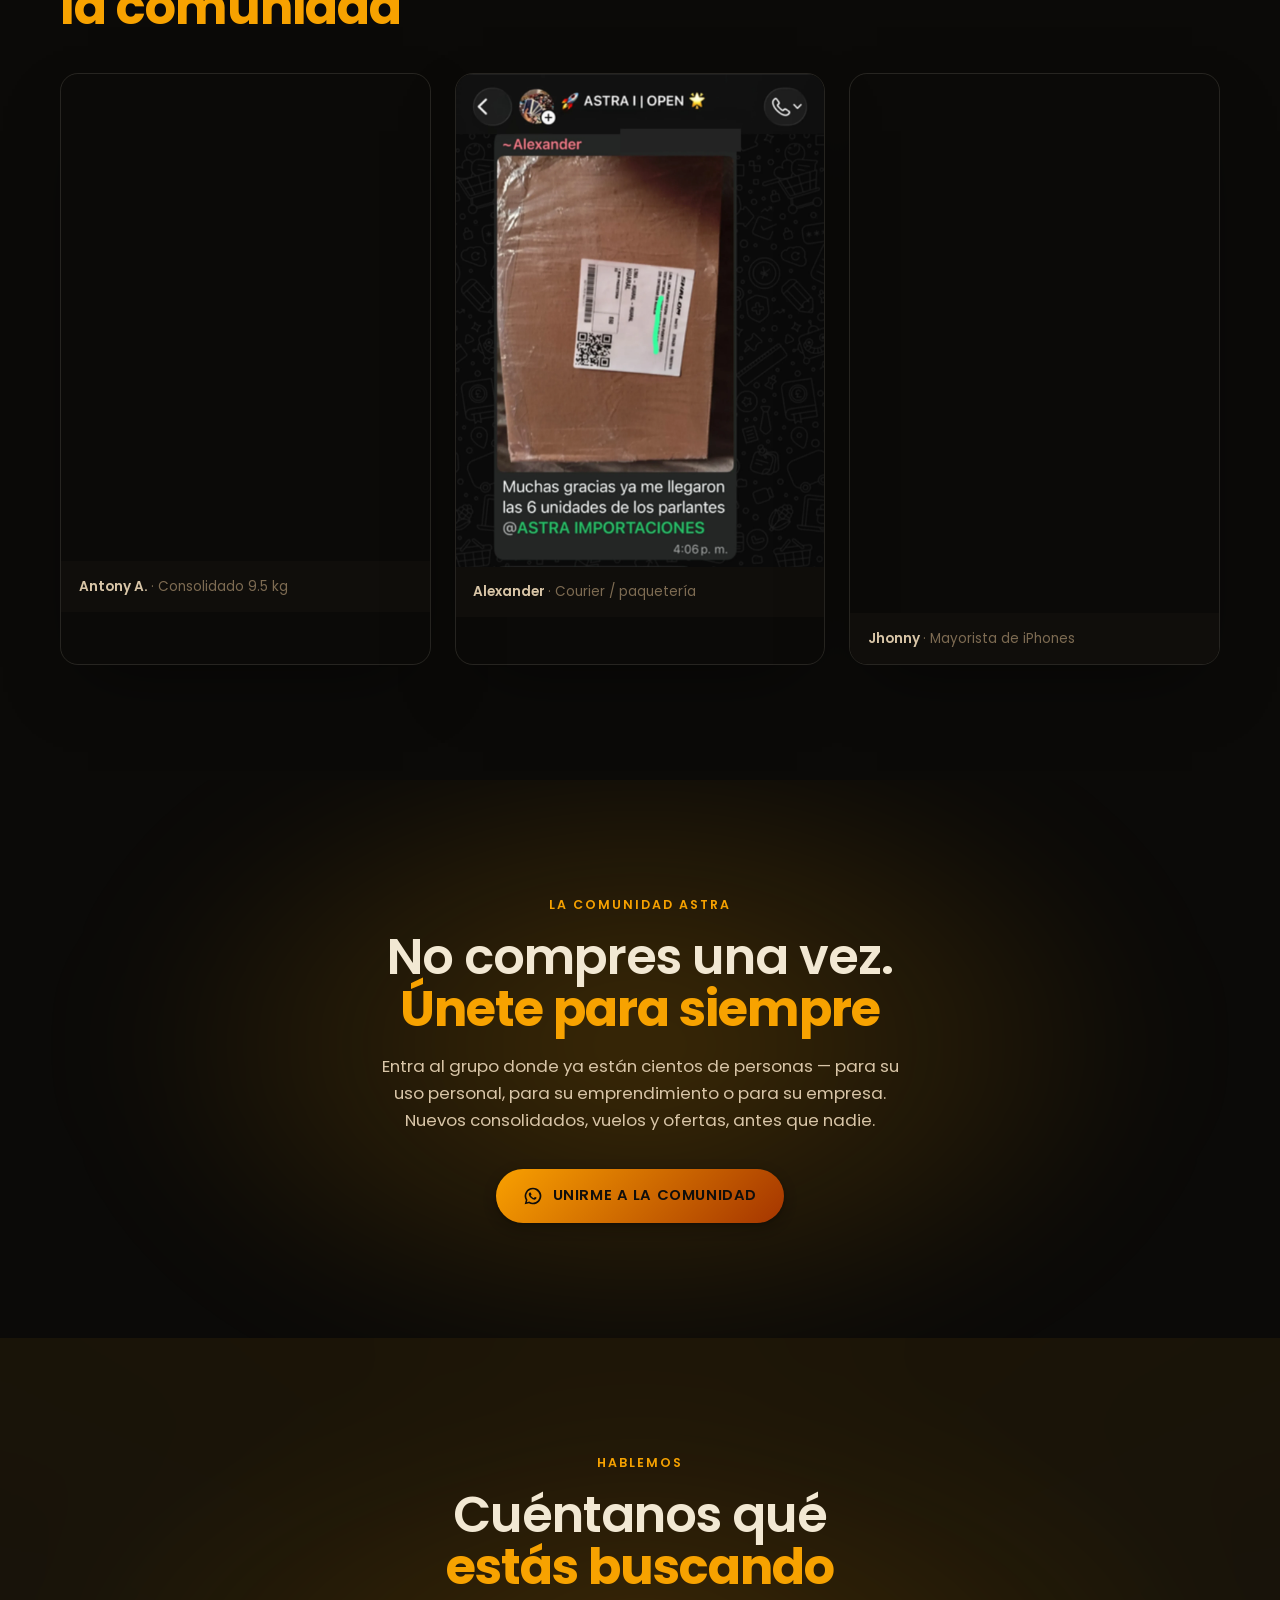
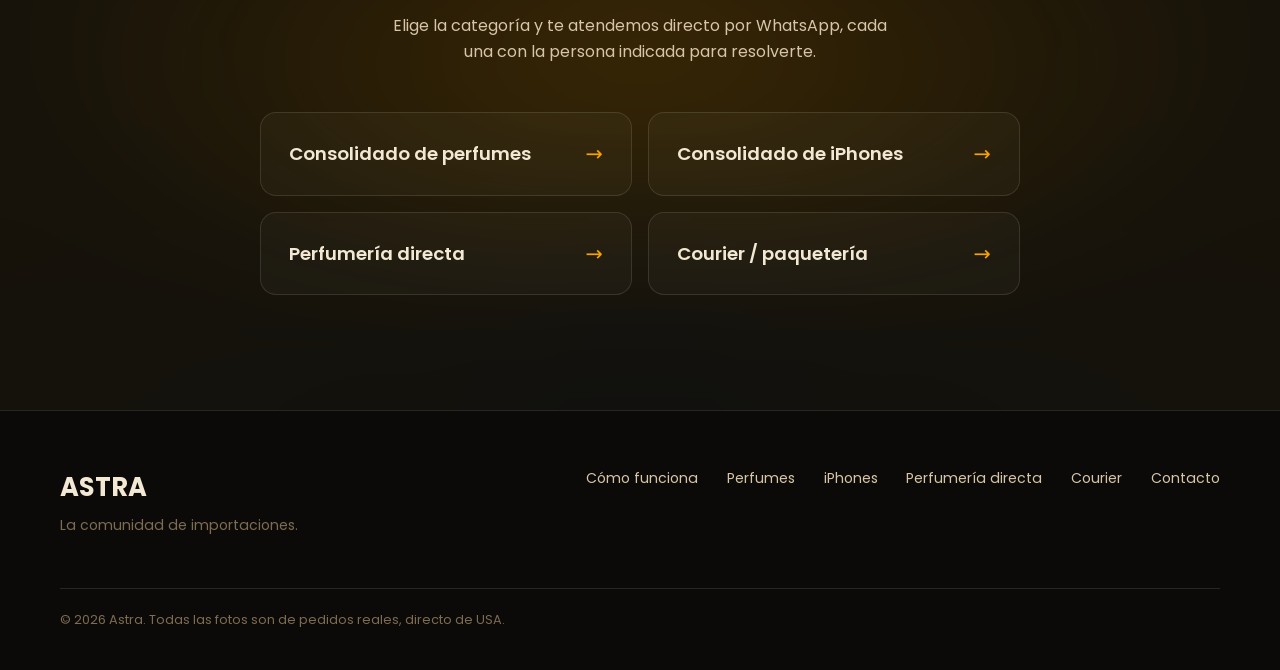
==== commit 8b9fd159: "Marca unificada: Poppins + Oswald para cifras, paleta Fusiones Co-Authored-By: Claude Sonnet 5.5 <no" ====
--- a/PAGINA ASTRA/astra/index.html
+++ b/PAGINA ASTRA/astra/index.html
@@ -8,7 +8,7 @@
 
 <link rel="preconnect" href="https://fonts.googleapis.com">
 <link rel="preconnect" href="https://fonts.gstatic.com" crossorigin>
-<link rel="stylesheet" href="https://fonts.googleapis.com/css2?family=Space+Grotesk:wght@400;500;600;700&family=Manrope:wght@300;400;500;600;700&display=swap">
+<link rel="stylesheet" href="https://fonts.googleapis.com/css2?family=Poppins:wght@300;400;500;600;700;800&family=Oswald:wght@500;600;700&display=swap">
 
 <link rel="preload" as="image" href="assets/img/hero-bg-xerjoff.webp" fetchpriority="high">
 <link rel="preload" as="image" href="assets/img/astra-star-mark.webp" fetchpriority="high">
@@ -31,7 +31,7 @@
 <!-- Custom cursor -->
 <div class="cursor" data-cursor-root aria-hidden="true">
   <span class="cursor-ring">
-    <svg class="cursor-crown" viewBox="0 0 24 14" width="18" height="12"><path d="M12 1 L21 13 L3 13 Z" fill="#ffffff" stroke="#140b06" stroke-width="1.4" stroke-linejoin="round"/></svg>
+    <svg class="cursor-crown" viewBox="0 0 24 14" width="18" height="12"><path d="M12 1 L21 13 L3 13 Z" fill="#ffffff" stroke="#100e0b" stroke-width="1.4" stroke-linejoin="round"/></svg>
     <span class="cursor-emoji">💵</span>
   </span>
 </div>
--- a/PAGINA ASTRA/astra/styles.css
+++ b/PAGINA ASTRA/astra/styles.css
@@ -2,20 +2,21 @@
    1. Tokens
    ============================================================= */
 :root {
-  --bg:        #0c0906;
-  --bg-2:      #14100b;
-  --bg-3:      #1e1811;
-  --cream:     #f3ecdd;
-  --cream-2:   #ddd0b8;
-  --cream-3:   #8d7f68;
-  --accent:    #f0b400;
-  --accent-2:  #b35900;
-  --accent-grad: linear-gradient(135deg, #f1b200, #aa5000);
-  --steel:     #8fa3ae;
-  --line:      rgba(243,236,221,.12);
-
-  --serif: "Space Grotesk", -apple-system, BlinkMacSystemFont, "Segoe UI", system-ui, sans-serif;
-  --sans:  "Manrope", -apple-system, BlinkMacSystemFont, "Segoe UI", system-ui, sans-serif;
+  --bg:        #0b0a08;
+  --bg-2:      #100e0b;
+  --bg-3:      #1d130d;
+  --cream:     #f2e8d3;
+  --cream-2:   #d8c5a7;
+  --cream-3:   #7d6b52;
+  --accent:    #f7a200;
+  --accent-2:  #dd6800;
+  --accent-grad: linear-gradient(135deg, #f9a000, #a53500);
+  --steel:     #78939f;
+  --line:      rgba(242,232,211,.12);
+
+  --serif: "Poppins", -apple-system, BlinkMacSystemFont, "Segoe UI", system-ui, sans-serif;
+  --sans:  "Poppins", -apple-system, BlinkMacSystemFont, "Segoe UI", system-ui, sans-serif;
+  --num:   "Oswald", "Poppins", -apple-system, BlinkMacSystemFont, "Segoe UI", system-ui, sans-serif;
 
   --ease-out:    cubic-bezier(0.16, 1, 0.3, 1);
   --ease-in:     cubic-bezier(0.7, 0, 0.84, 0);
@@ -122,11 +123,11 @@
 }
 .btn:hover {
   transform: translateY(-4px);
-  box-shadow: 0 22px 46px rgba(0,0,0,0.32), 0 10px 22px rgba(201,151,74,0.22);
+  box-shadow: 0 22px 46px rgba(0,0,0,0.32), 0 10px 22px rgba(247,162,0,0.22);
 }
 .btn:active { transform: translateY(-1px); transition-duration: .12s; }
 
-.btn-primary { background: var(--accent-grad); color: #140b06; text-transform: uppercase; letter-spacing: 0.04em; }
+.btn-primary { background: var(--accent-grad); color: #100e0b; text-transform: uppercase; letter-spacing: 0.04em; }
 .btn-primary:hover { filter: brightness(1.1); }
 
 .btn-ghost {
@@ -142,7 +143,7 @@
 .btn-slide { position: relative; overflow: hidden; isolation: isolate; }
 .btn-slide::before {
   content: ""; position: absolute; inset: 0; z-index: -1;
-  background: #d8a75c;
+  background: #f7a200;
   transform: translateX(-101%);
   transition: transform .5s var(--ease-soft);
 }
@@ -229,7 +230,7 @@
   padding-inline: 1rem;
   font-size: 0.76rem; font-weight: 700; letter-spacing: 0.03em;
   text-transform: uppercase;
-  color: #140b06;
+  color: #100e0b;
   animation: announceScroll 24s linear infinite;
   will-change: transform;
 }
@@ -262,10 +263,10 @@
 
 .nav-links {
   display: none; align-items: center; gap: 1.9rem;
-  background: rgba(20, 16, 11, 0.62);
+  background: rgba(16,14,11, 0.62);
   backdrop-filter: blur(18px) saturate(160%);
   -webkit-backdrop-filter: blur(18px) saturate(160%);
-  border: 1px solid rgba(243, 236, 221, 0.1);
+  border: 1px solid rgba(242,232,211, 0.1);
   border-radius: 999px;
   padding: 0.85rem 1.75rem;
   box-shadow: 0 20px 50px -22px rgba(0,0,0,0.6);
@@ -327,7 +328,7 @@
 .hero-bg-tint {
   position: absolute; inset: 0;
   background:
-    linear-gradient(0deg, rgba(12,9,6,0.98) 0%, rgba(12,9,6,0.86) 34%, rgba(12,9,6,0.55) 68%, rgba(12,9,6,0.7) 100%);
+    linear-gradient(0deg, rgba(11,10,8,0.98) 0%, rgba(11,10,8,0.86) 34%, rgba(11,10,8,0.55) 68%, rgba(11,10,8,0.7) 100%);
 }
 .hero-mesh {
   position: absolute; inset: -10%; z-index: -2;
@@ -339,8 +340,8 @@
   content: "";
   position: absolute; inset: 0;
   background:
-    radial-gradient(55% 45% at var(--mesh-x) var(--mesh-y), rgba(201,151,74,.28), transparent 62%),
-    conic-gradient(from var(--mesh-angle), rgba(201,151,74,.14), rgba(143,163,174,.08), rgba(201,151,74,.14));
+    radial-gradient(55% 45% at var(--mesh-x) var(--mesh-y), rgba(247,162,0,.28), transparent 62%),
+    conic-gradient(from var(--mesh-angle), rgba(247,162,0,.14), rgba(120,147,159,.08), rgba(247,162,0,.14));
   filter: blur(55px) saturate(120%);
   animation: meshShift 24s linear infinite;
   will-change: filter;
@@ -408,7 +409,7 @@
   font-size: 0.92rem; font-weight: 600; letter-spacing: 0.02em;
   color: var(--cream);
   padding: 0.75rem 1.4rem;
-  border: 1px solid rgba(243,236,221,0.28);
+  border: 1px solid rgba(242,232,211,0.28);
   border-radius: 999px;
   transition: color .3s, border-color .3s, background .3s, transform .35s var(--ease-soft);
 }
@@ -418,7 +419,7 @@
 }
 .hero-category-highlight {
   background: var(--accent-grad);
-  color: #140b06 !important;
+  color: #100e0b !important;
   border-color: transparent !important;
 }
 .hero-category-highlight:hover { filter: brightness(1.1); }
@@ -521,7 +522,7 @@
 }
 .comunidad-glow {
   position: absolute; inset: -20% -10% -30% -10%; z-index: -1;
-  background: radial-gradient(50% 55% at 50% 45%, rgba(240,180,0,0.22), transparent 70%);
+  background: radial-gradient(50% 55% at 50% 45%, rgba(247,162,0,0.22), transparent 70%);
   filter: blur(60px);
 }
 .comunidad-inner {
@@ -575,7 +576,7 @@
 .llegadas-card:hover img { transform: scale(1.08); }
 .llegadas-card::after {
   content: ""; position: absolute; inset: 0;
-  background: linear-gradient(180deg, transparent 50%, rgba(10,8,5,0.88) 100%);
+  background: linear-gradient(180deg, transparent 50%, rgba(11,10,8,0.88) 100%);
   pointer-events: none;
 }
 .llegadas-card figcaption {
@@ -601,7 +602,7 @@
   text-align: center;
   transition: transform .45s var(--ease-soft), border-color .3s;
 }
-.vuelo-card:hover { transform: translateY(-4px); border-color: rgba(240,180,0,0.4); }
+.vuelo-card:hover { transform: translateY(-4px); border-color: rgba(247,162,0,0.4); }
 .vuelo-icon {
   width: 34px; height: 34px;
   color: var(--accent);
@@ -618,7 +619,7 @@
   margin-inline: auto;
   padding: 1.2rem 1.5rem;
   background: var(--accent-grad);
-  color: #140b06;
+  color: #100e0b;
   border-radius: 14px;
   font-size: 0.92rem; font-weight: 500;
   max-width: 70ch;
@@ -627,7 +628,7 @@
 
 .paso { padding-top: 1.5rem; border-top: 1px solid var(--line); }
 .paso-n {
-  display: block; font-family: var(--serif); font-weight: 700; font-size: 2.2rem; color: var(--accent);
+  display: block; font-family: var(--num); font-weight: 700; font-size: 2.2rem; color: var(--accent);
   margin-bottom: 0.9rem;
 }
 .paso h3 { font-size: 1.25rem; margin-bottom: 0.6rem; }
@@ -679,7 +680,7 @@
 .has-halo { position: relative; isolation: isolate; }
 .has-halo::before {
   content: ""; position: absolute; inset: -18%; z-index: -1;
-  background: radial-gradient(280px circle at var(--mx, 50%) var(--my, 50%), rgba(201,151,74,.35), transparent 62%);
+  background: radial-gradient(280px circle at var(--mx, 50%) var(--my, 50%), rgba(247,162,0,.35), transparent 62%);
   opacity: 0; transition: opacity .4s;
   pointer-events: none;
 }
@@ -737,12 +738,12 @@
   display: flex; align-items: center; justify-content: space-between; gap: 1rem;
   padding: 1.5rem 1.75rem;
   border: 1px solid var(--line); border-radius: 16px;
-  background: rgba(243,236,221,0.03);
+  background: rgba(242,232,211,0.03);
   transition: border-color .35s, background .35s, transform .45s var(--ease-soft);
   text-align: left;
 }
 .cta-card:hover {
-  border-color: var(--accent); background: rgba(201,151,74,0.08);
+  border-color: var(--accent); background: rgba(247,162,0,0.08);
   transform: translateY(-4px);
 }
 .cta-card-label { font-family: var(--serif); font-size: 1.15rem; font-weight: 600; }
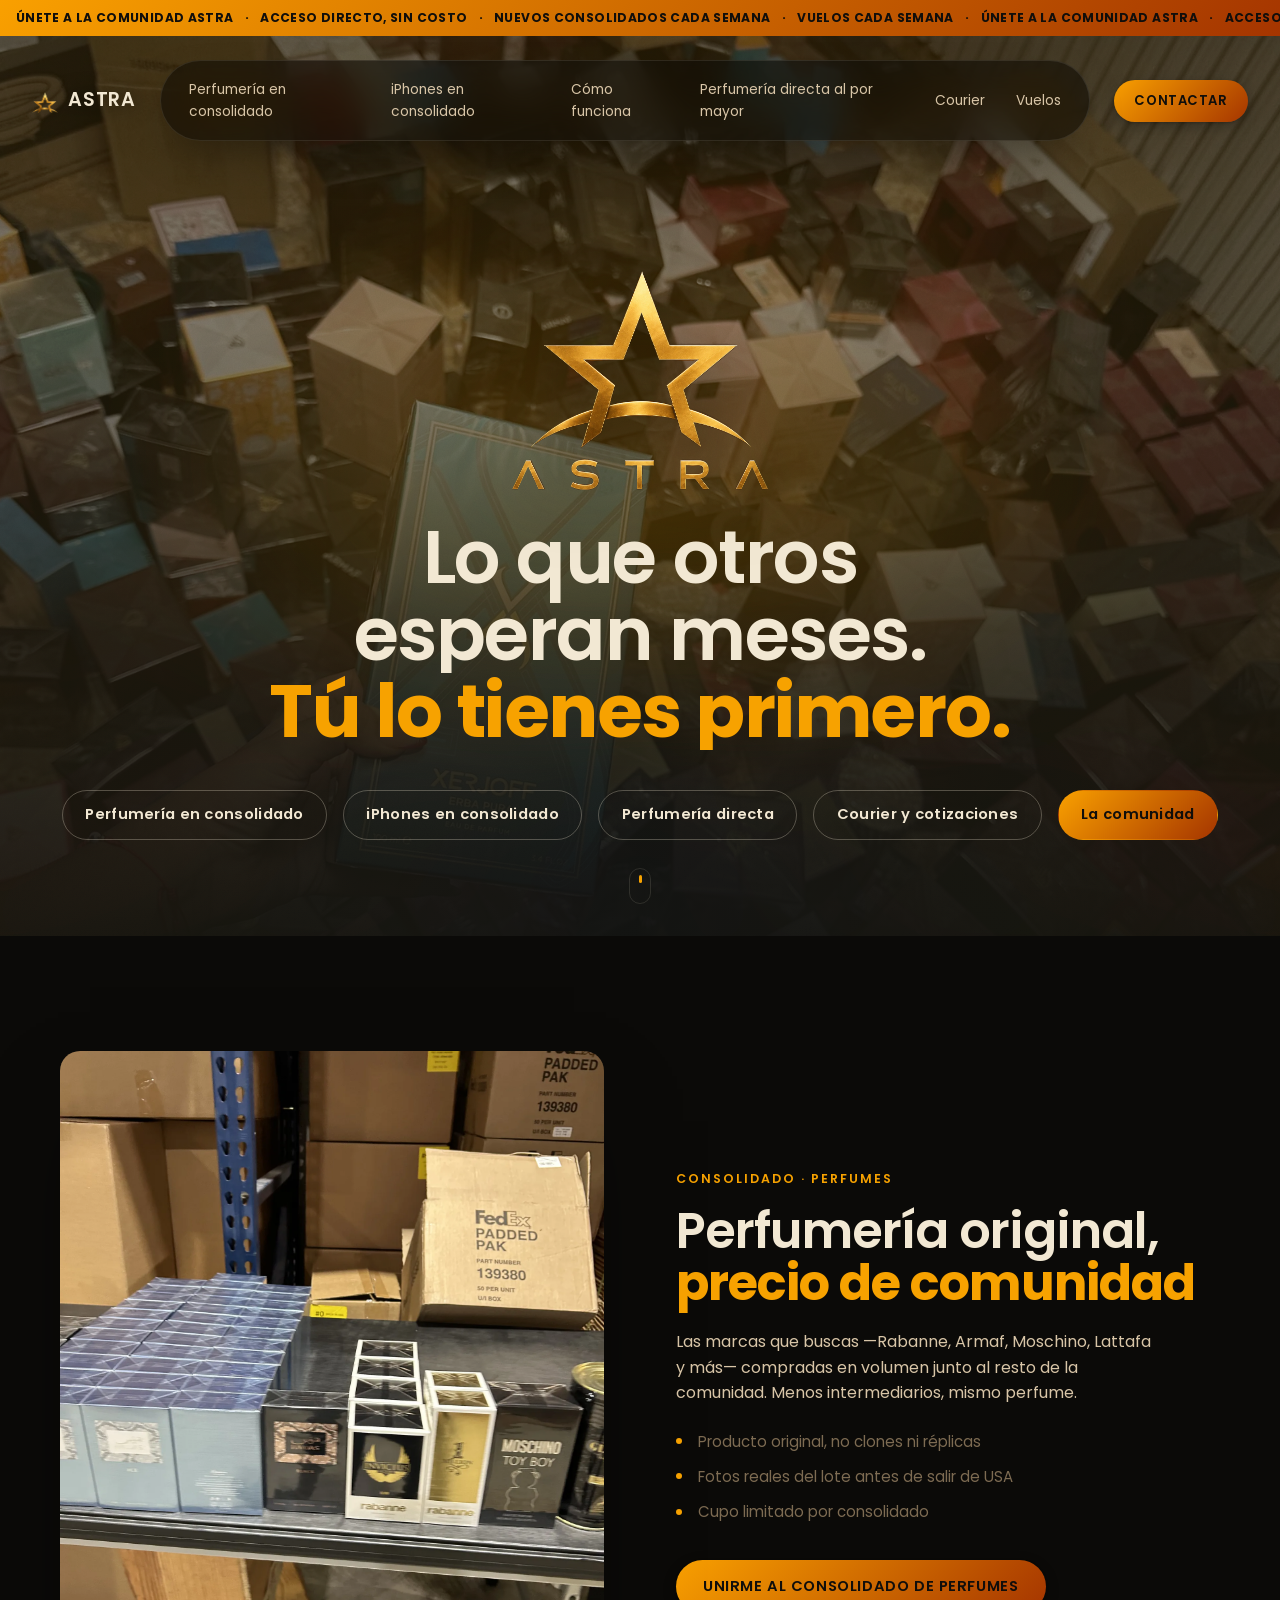
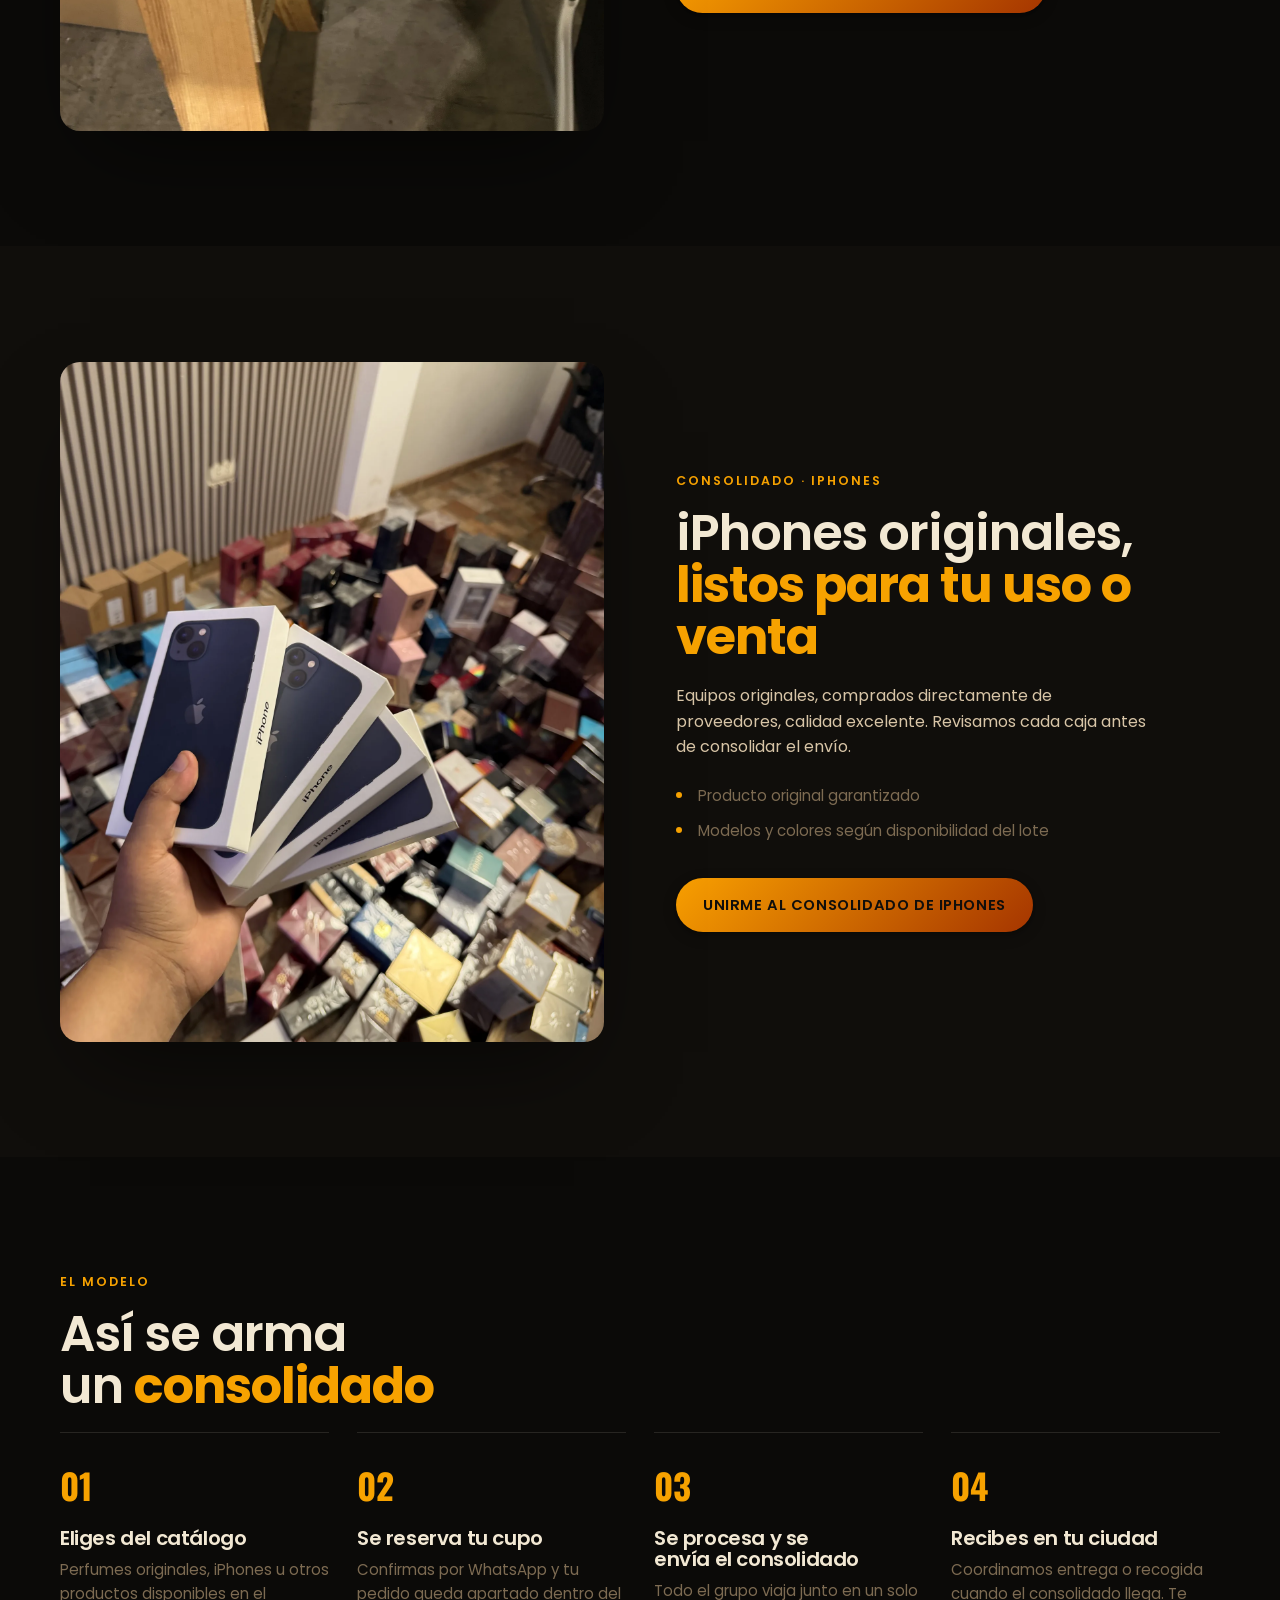
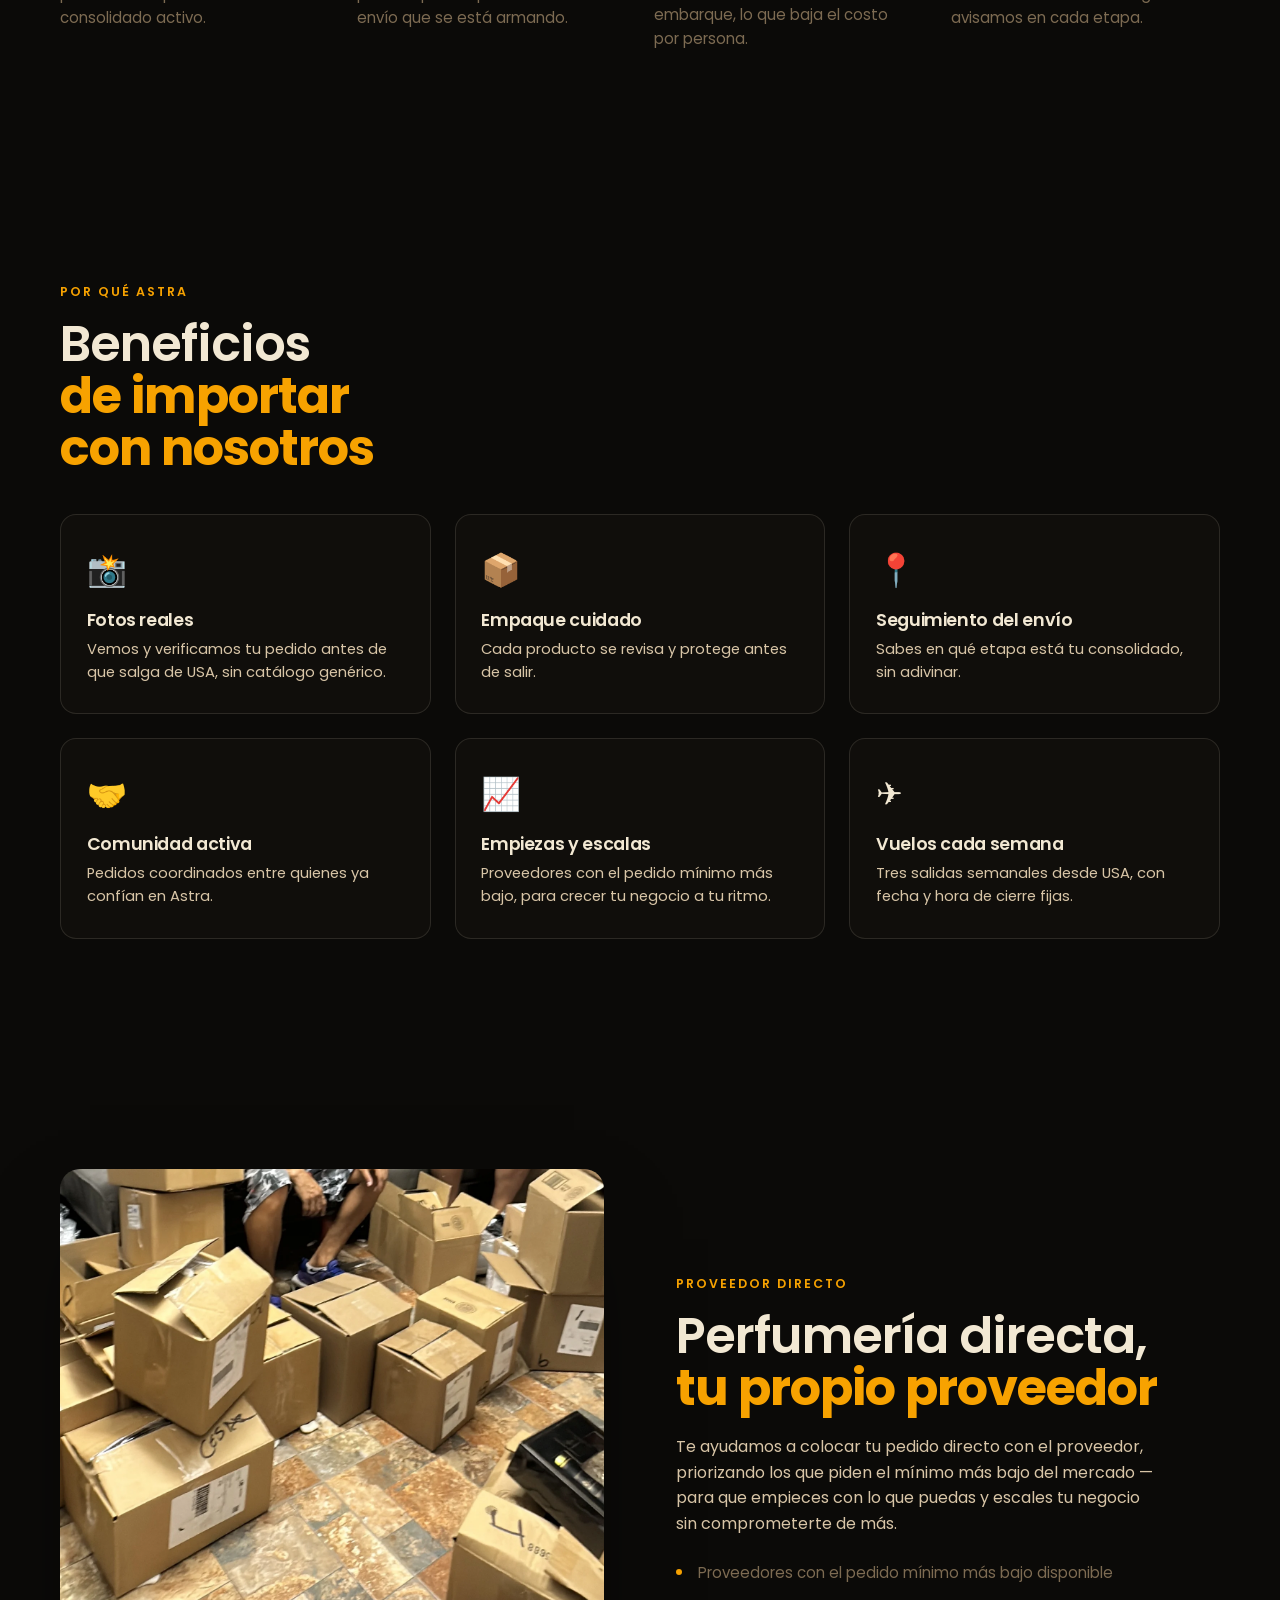
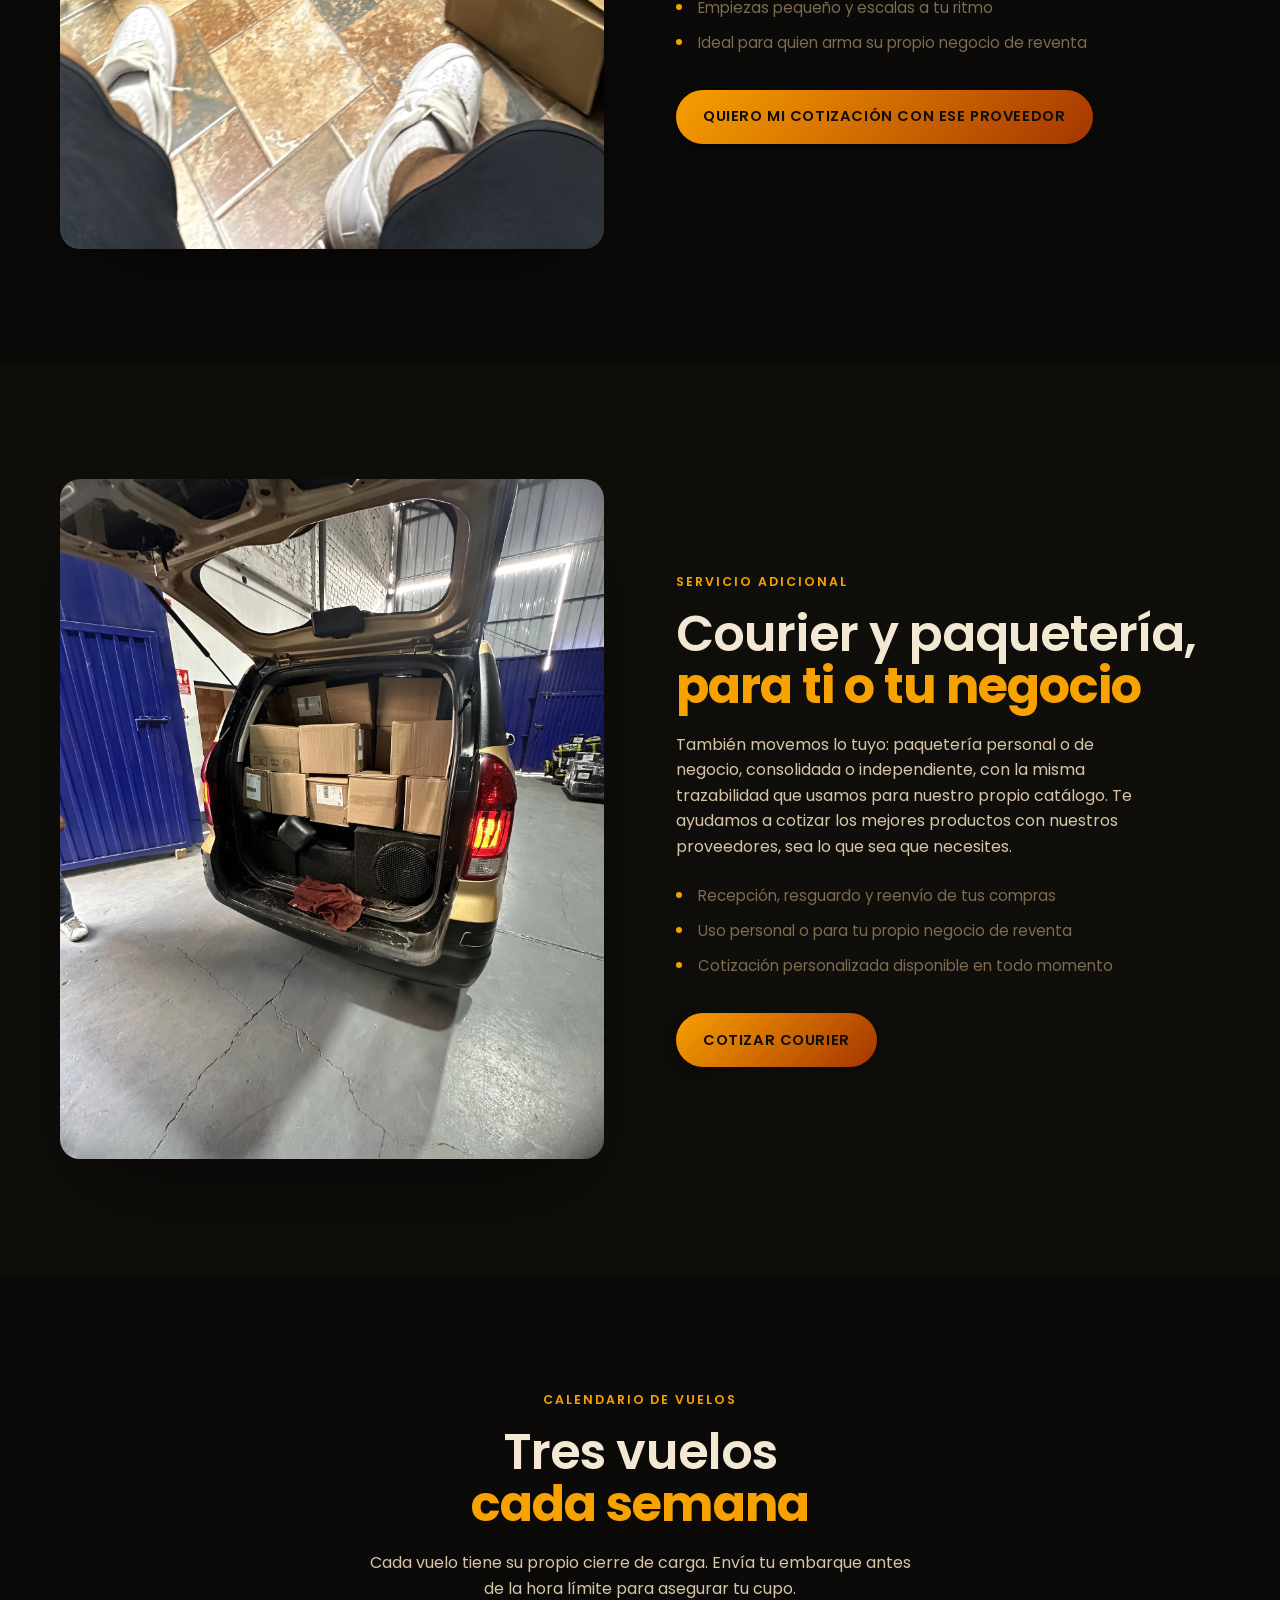
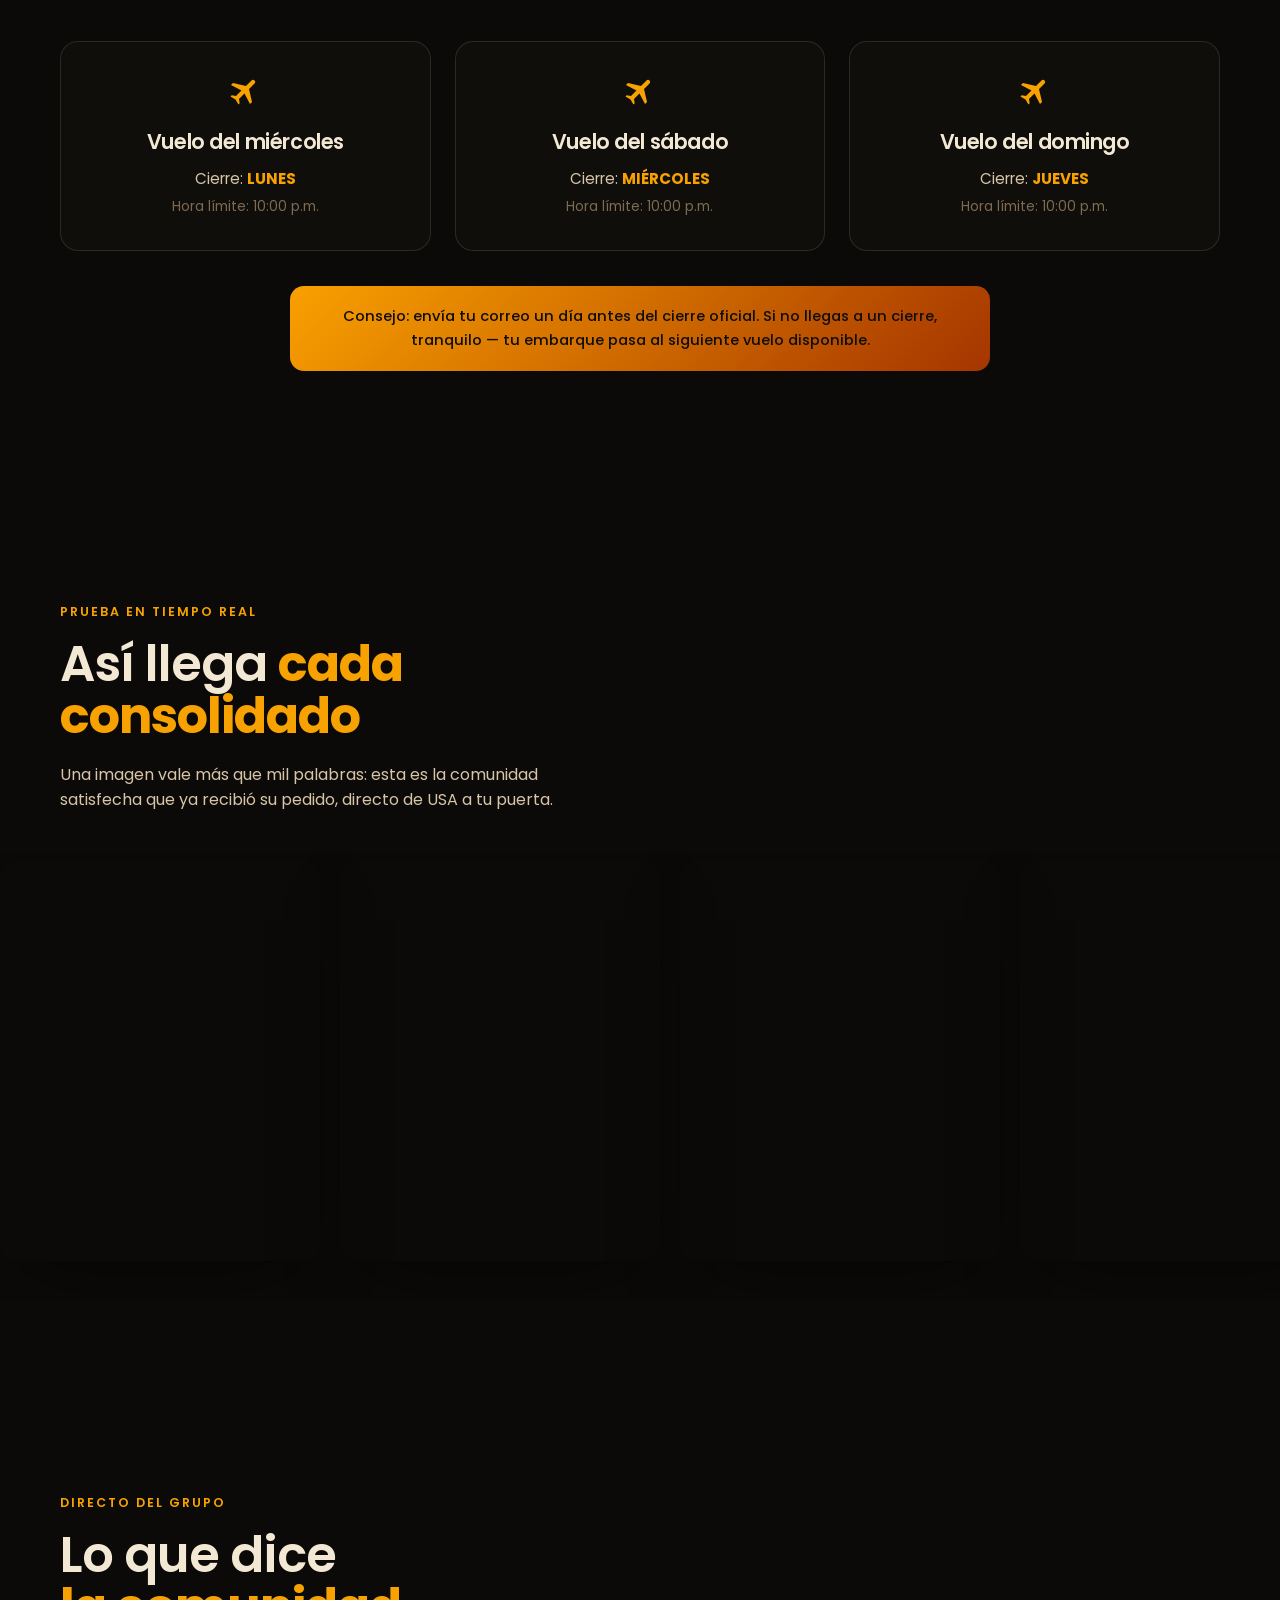
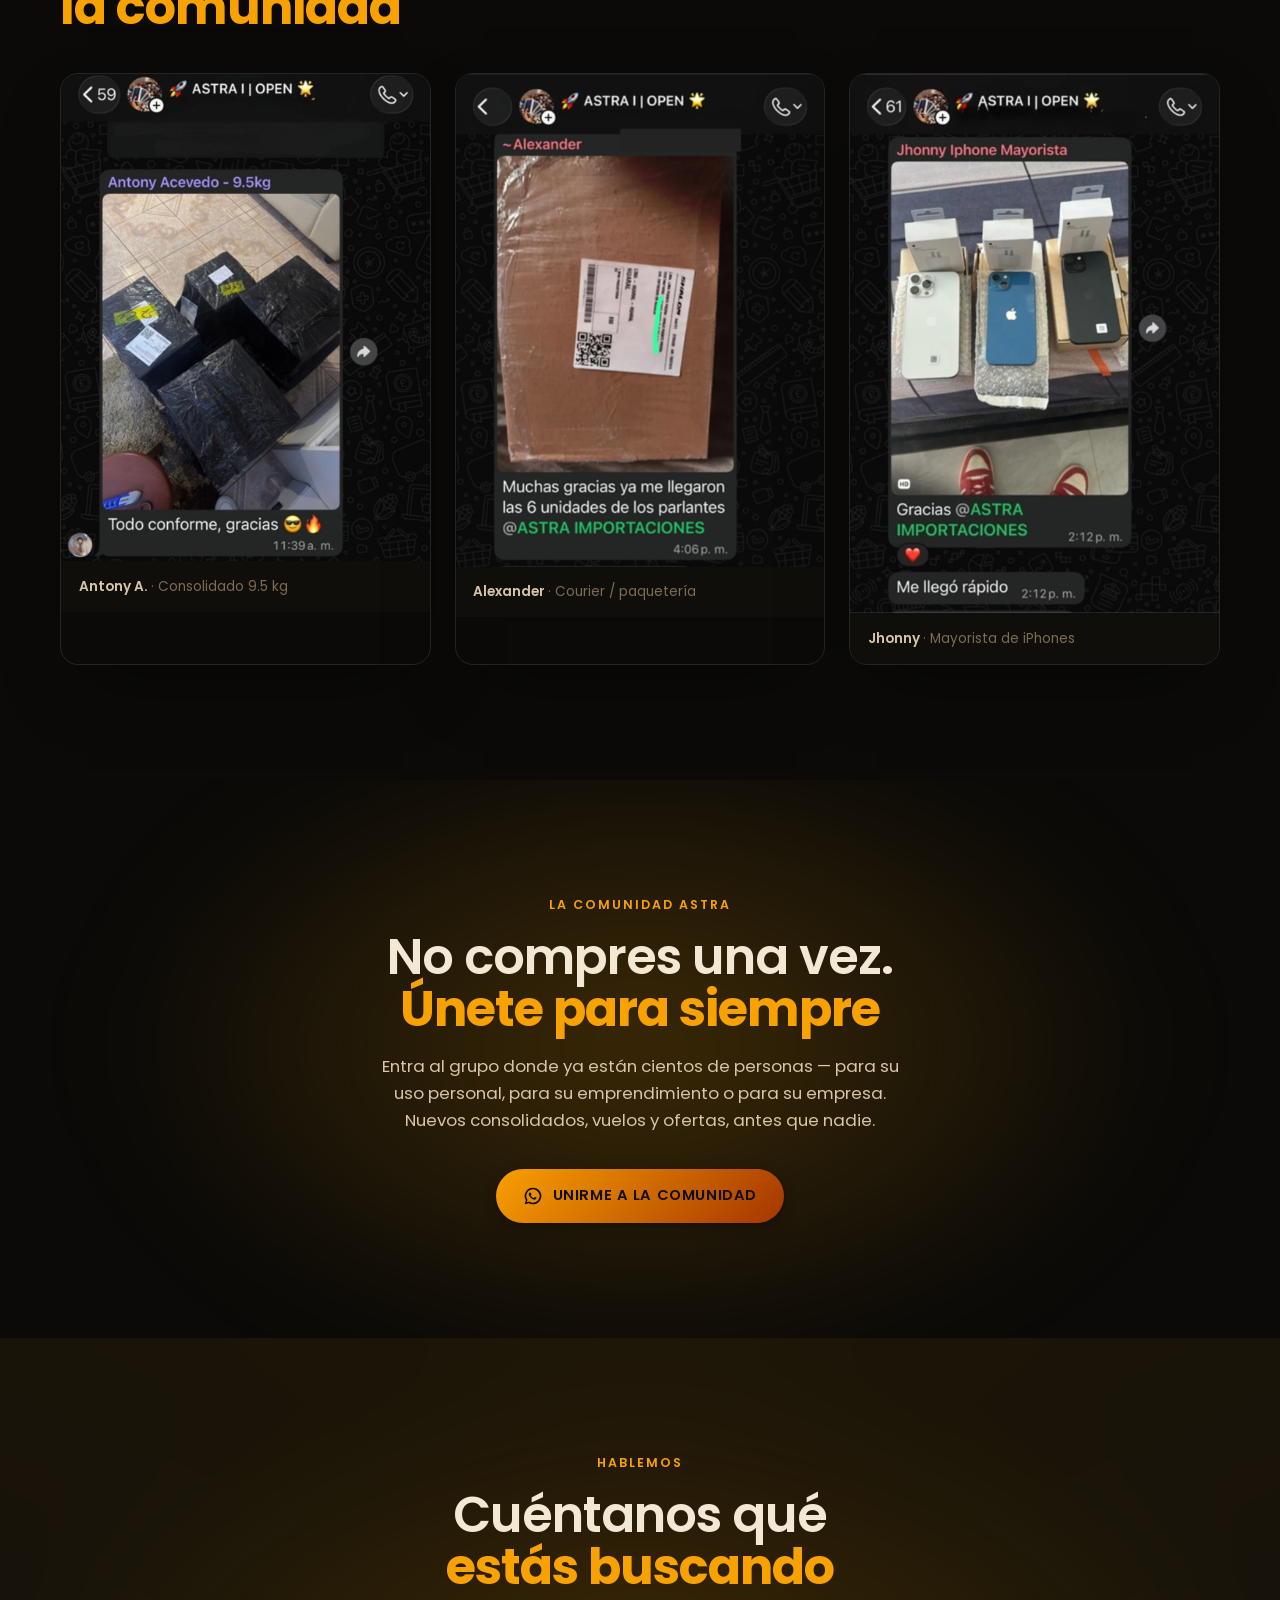
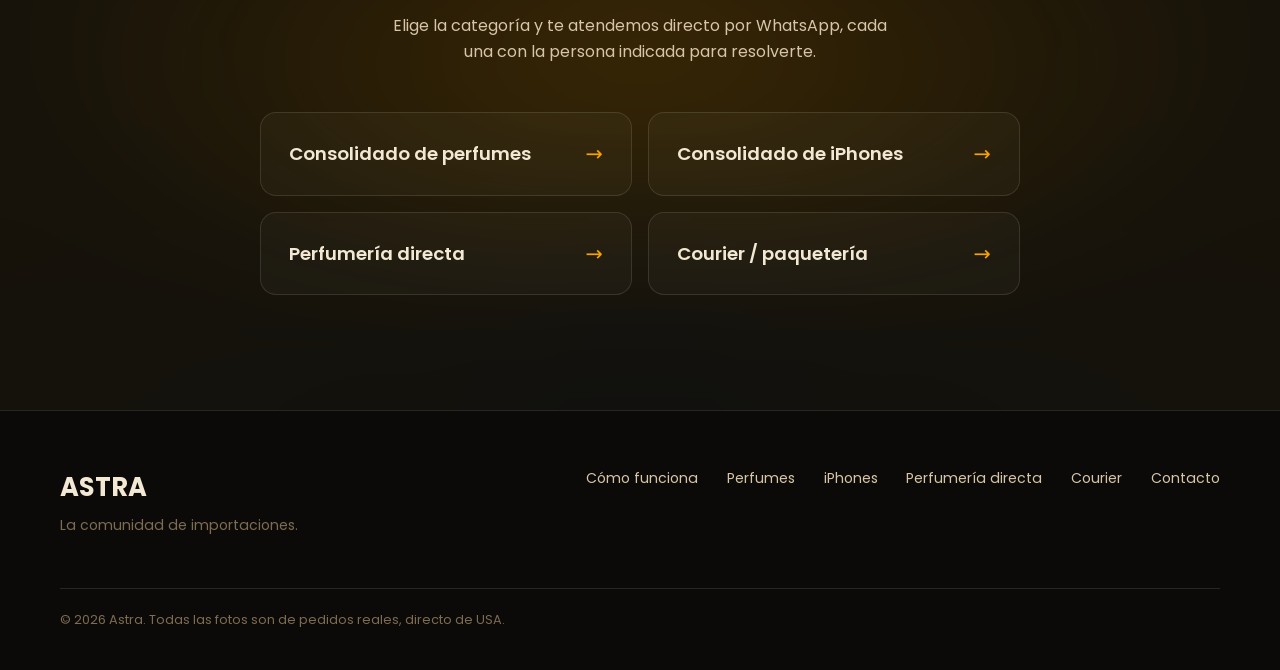
==== commit 7a279525: "Ícono ASTRA y título del sitio principal Co-Authored-By: Claude Sonnet 5.5 <noreply@anthropic.com>" ====
--- a/PAGINA ASTRA/astra/index.html
+++ b/PAGINA ASTRA/astra/index.html
@@ -3,7 +3,7 @@
 <head>
 <meta charset="UTF-8">
 <meta name="viewport" content="width=device-width, initial-scale=1.0">
-<title>ASTRA — La comunidad de importaciones</title>
+<title>ASTRA · Comunidad de importaciones</title>
 <meta name="description" content="Astra une pedidos de perfumes originales, iPhones y paquetería en consolidados. Un solo envío, seguimiento real, precio de comunidad.">
 
 <link rel="preconnect" href="https://fonts.googleapis.com">
@@ -14,7 +14,10 @@
 <link rel="preload" as="image" href="assets/img/astra-star-mark.webp" fetchpriority="high">
 <link rel="stylesheet" href="styles.css?v=20260830d">
 
-<link rel="icon" href="data:image/svg+xml,%3Csvg xmlns='http://www.w3.org/2000/svg' viewBox='0 0 100 100'%3E%3Crect width='100' height='100' fill='%230c0906'/%3E%3Ctext x='50' y='68' font-size='60' text-anchor='middle' fill='%23c9974a' font-family='Georgia,serif' font-style='italic'%3EA%3C/text%3E%3C/svg%3E">
+<link rel="icon" type="image/png" sizes="32x32" href="/favicon-32.png">
+<link rel="icon" type="image/png" sizes="64x64" href="/favicon-64.png">
+<link rel="shortcut icon" href="/favicon.ico">
+<link rel="apple-touch-icon" href="/apple-touch-icon.png">
 </head>
 <body>
 
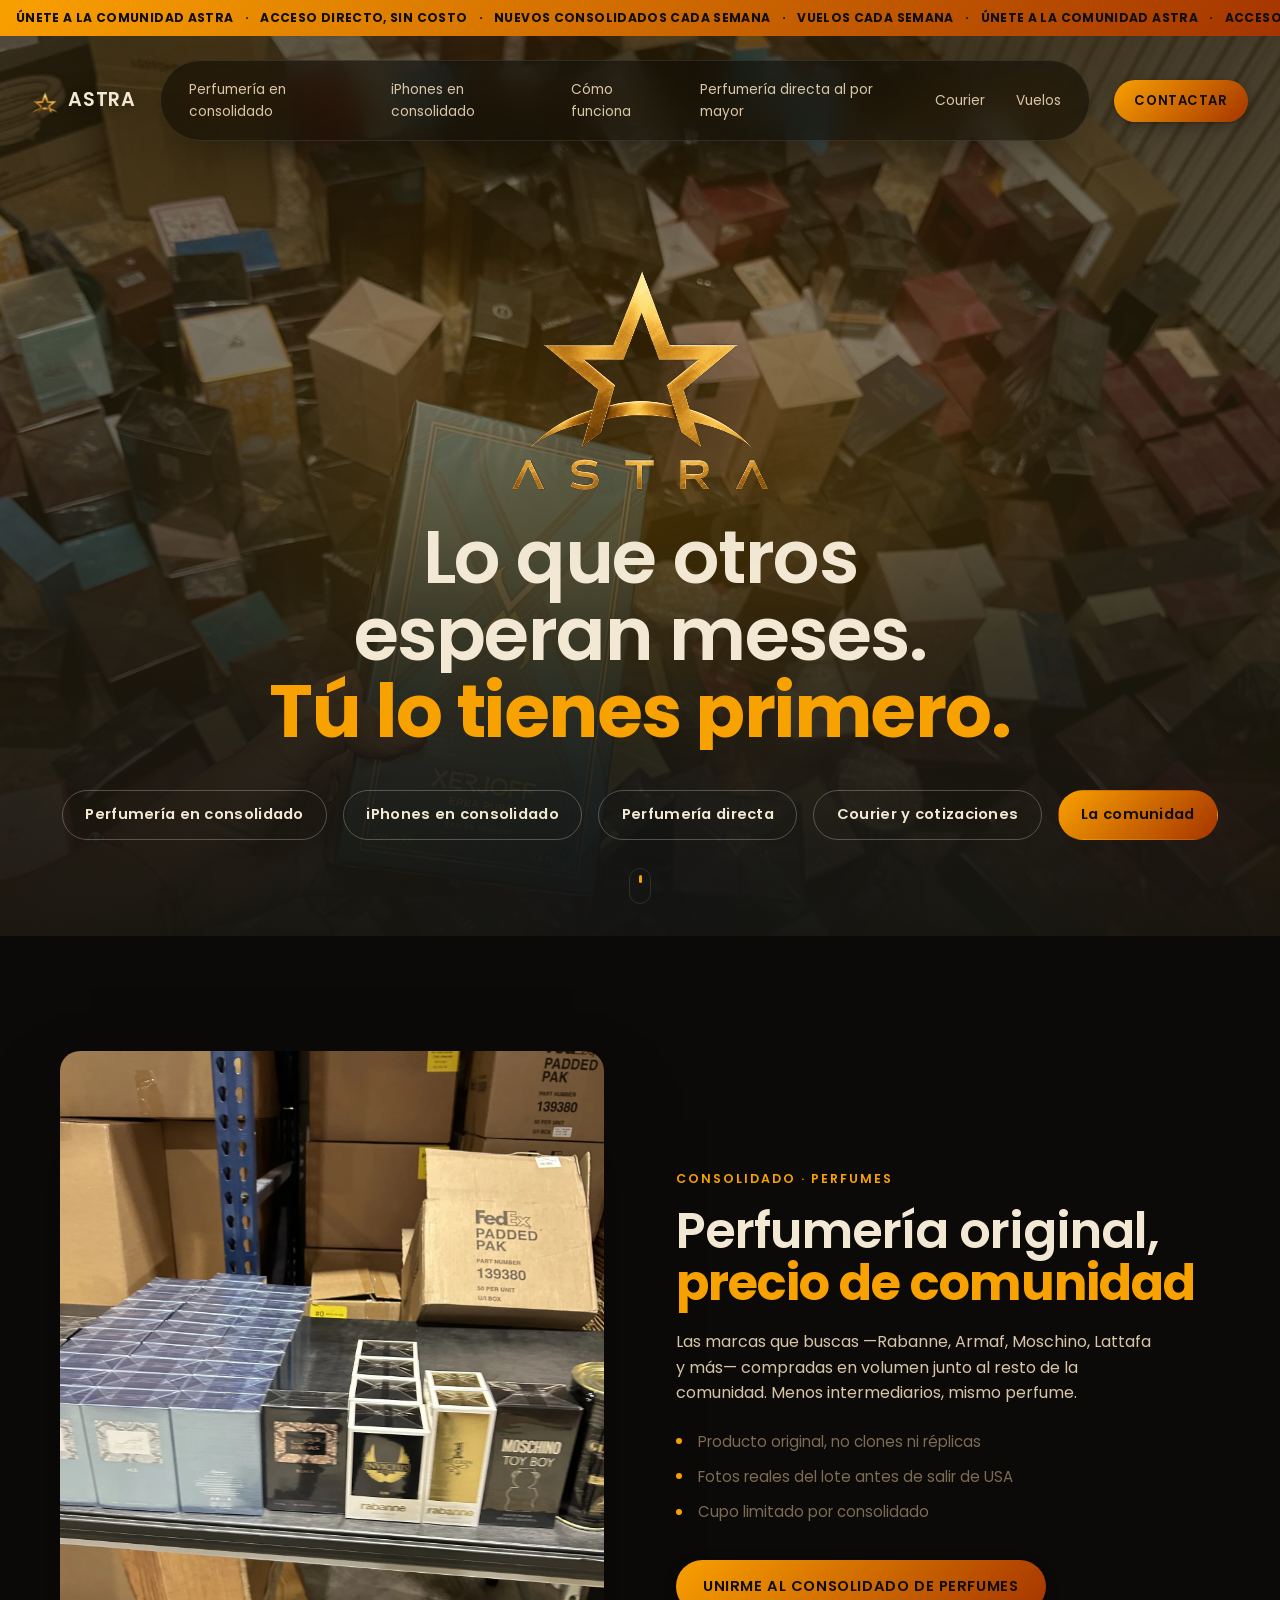
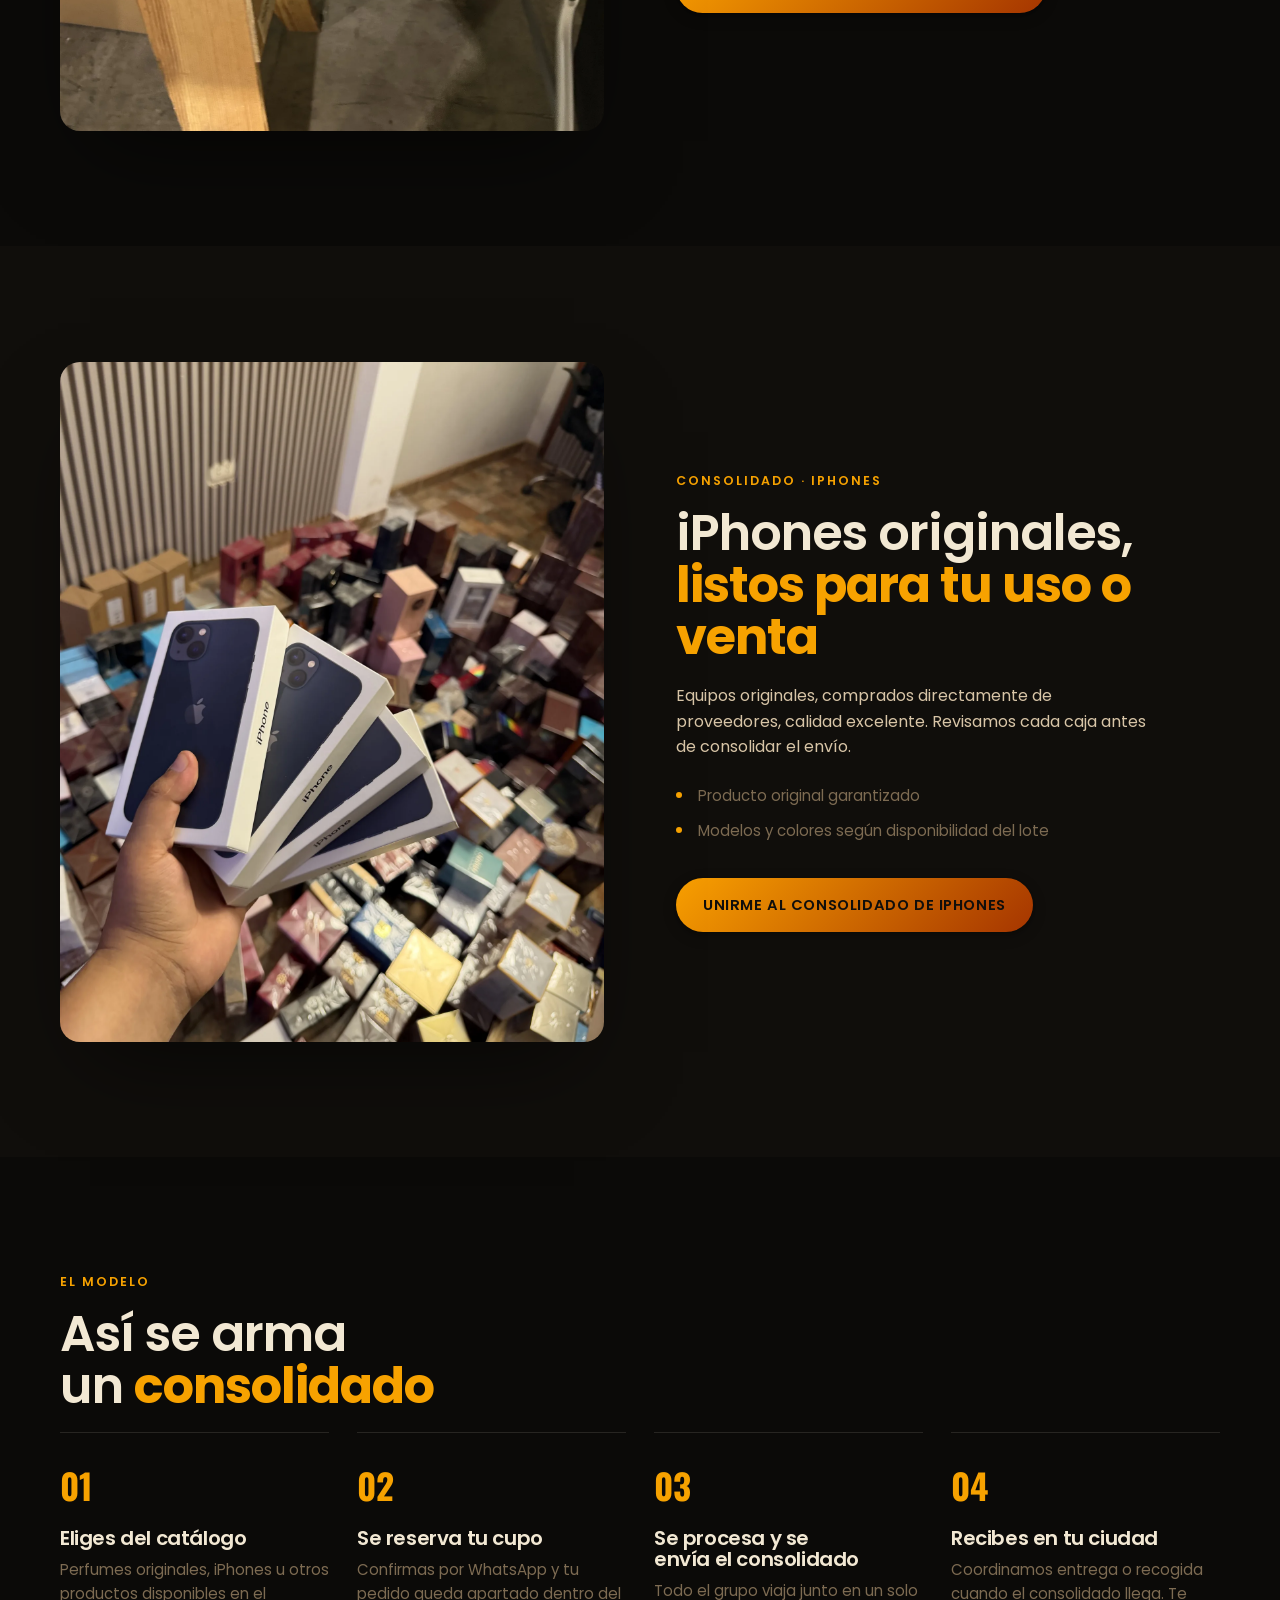
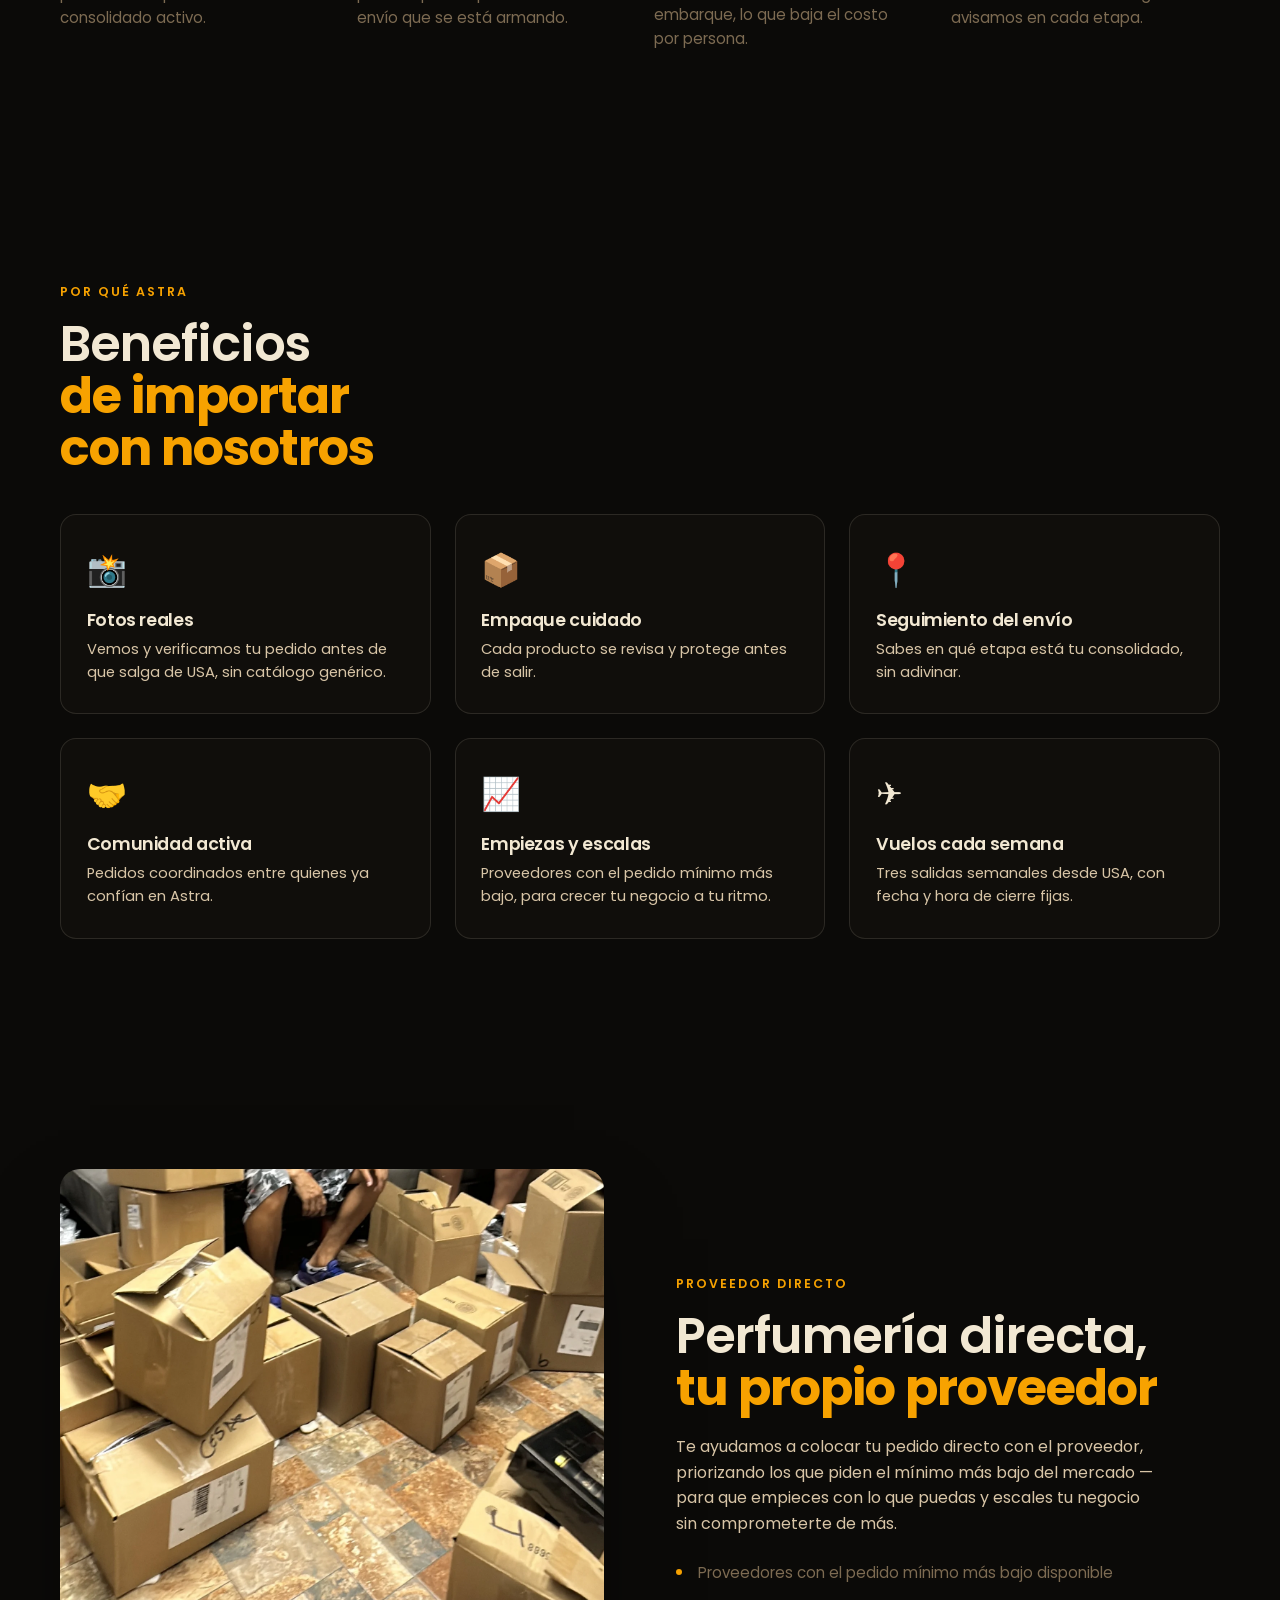
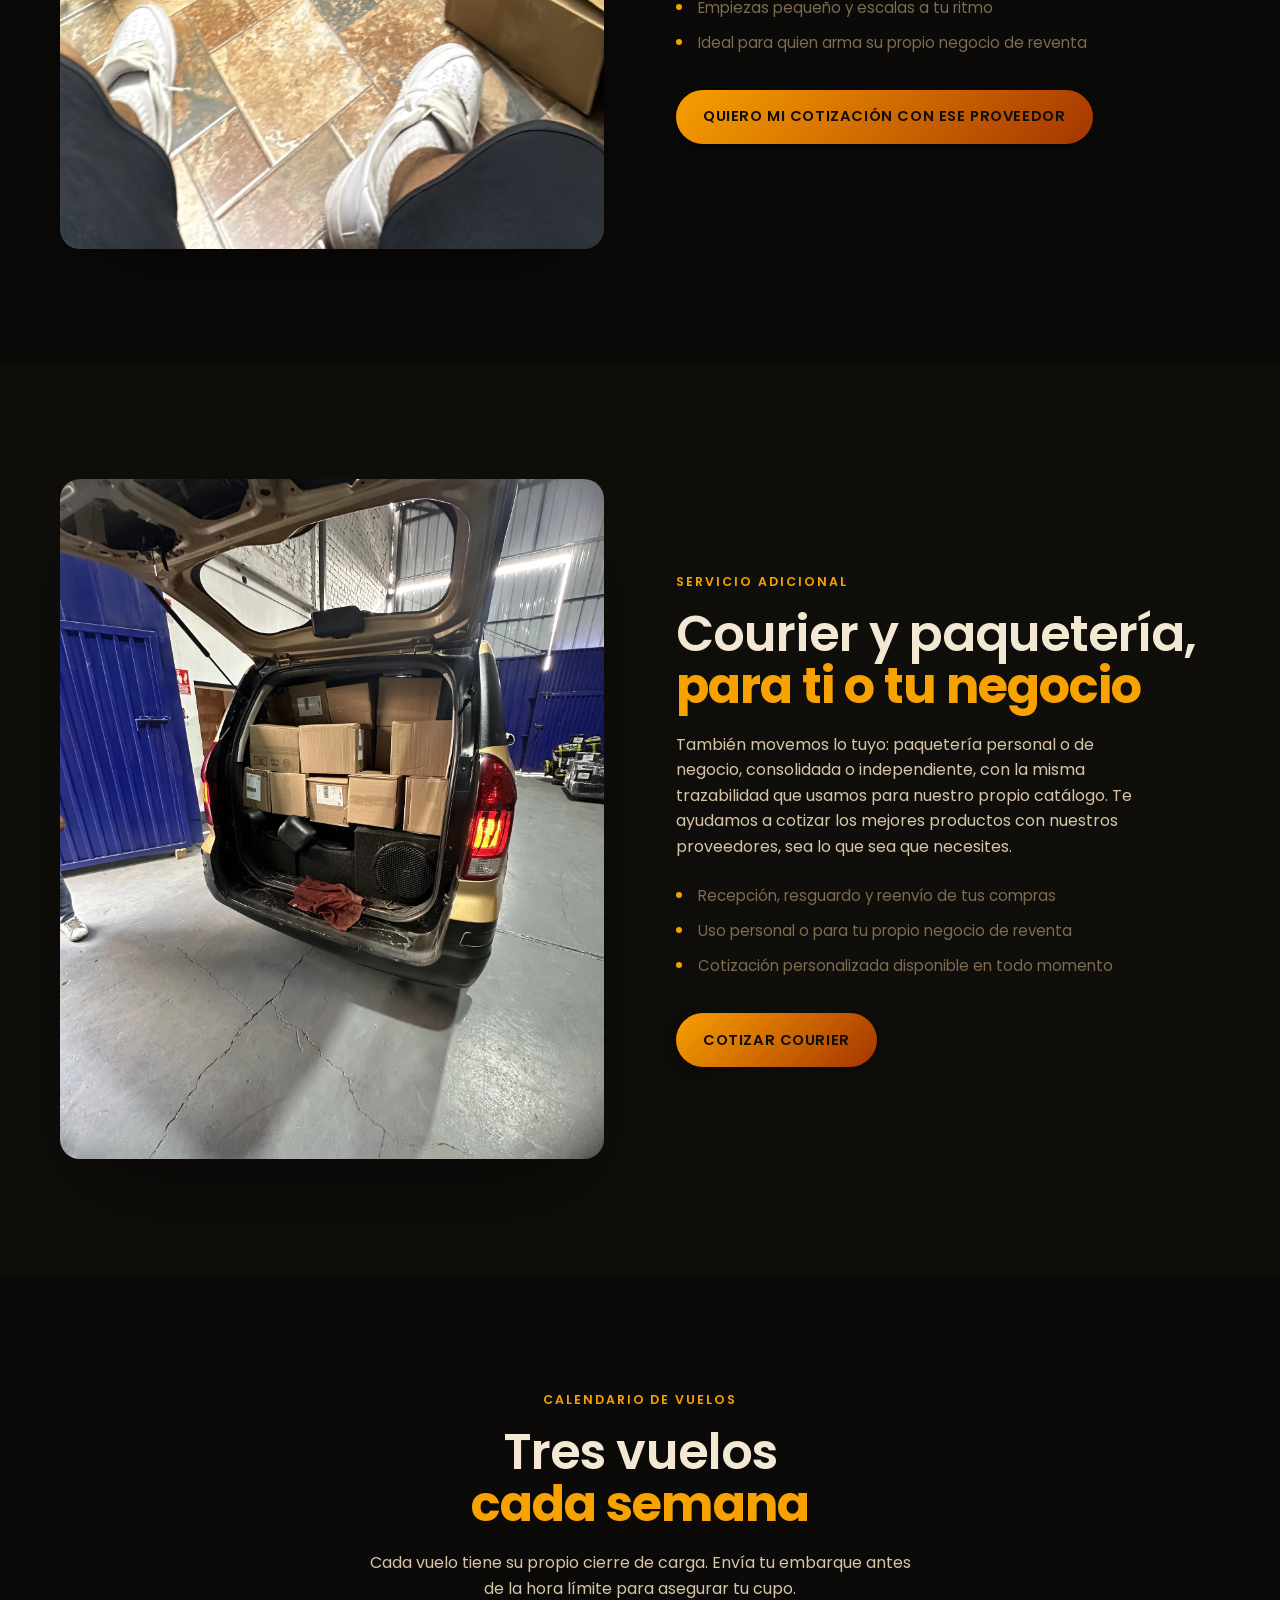
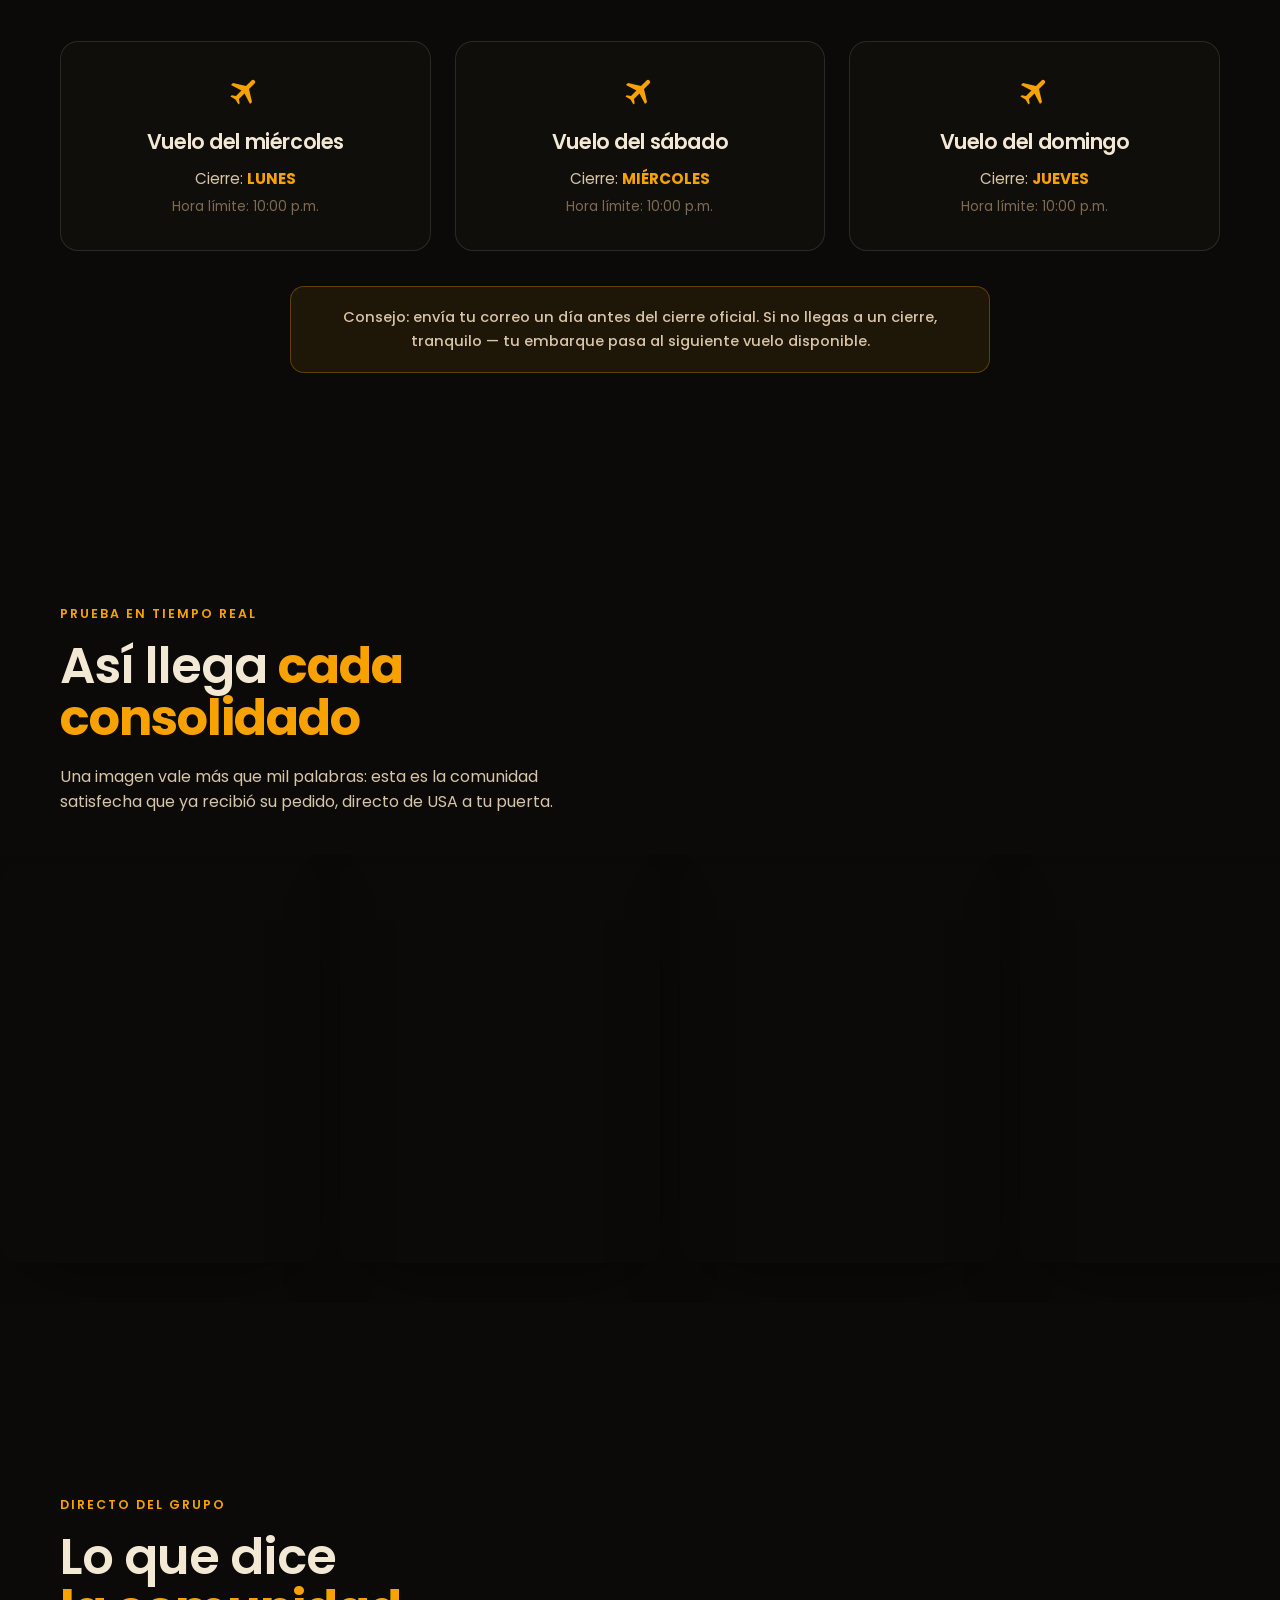
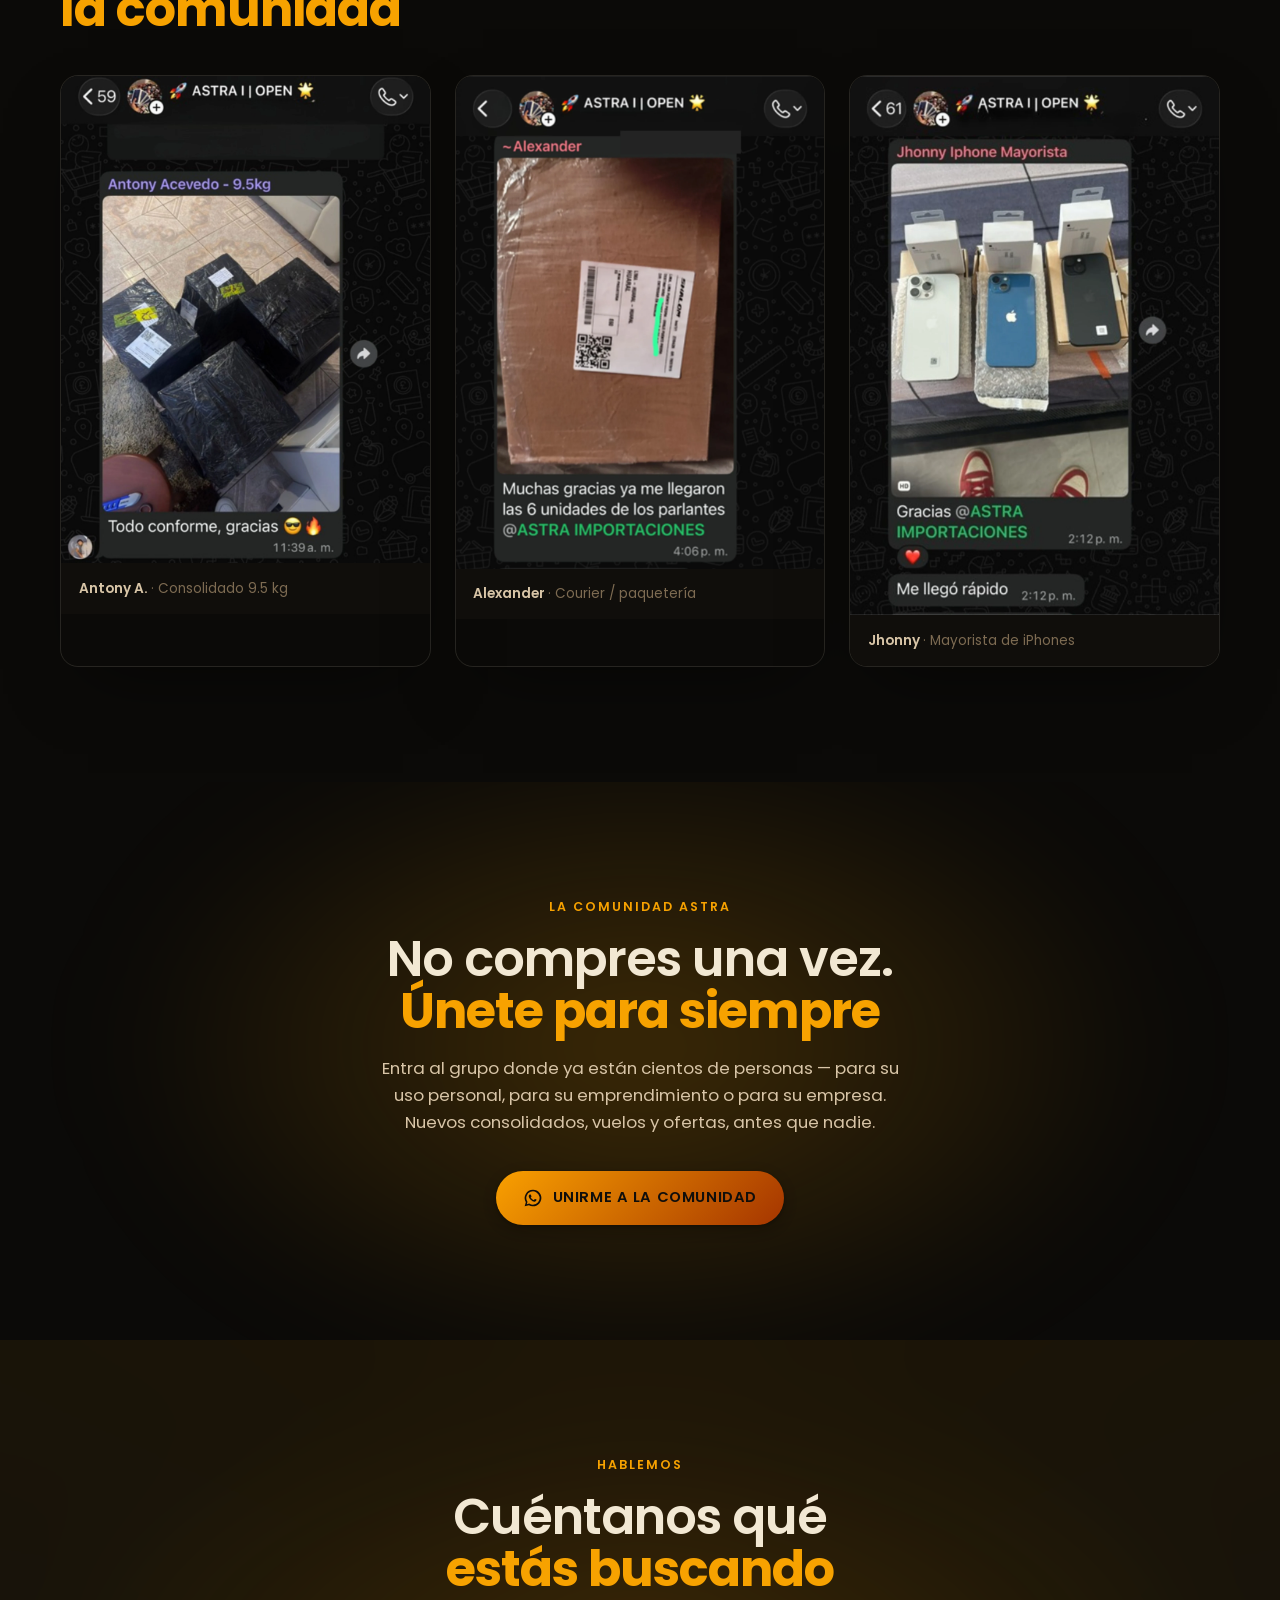
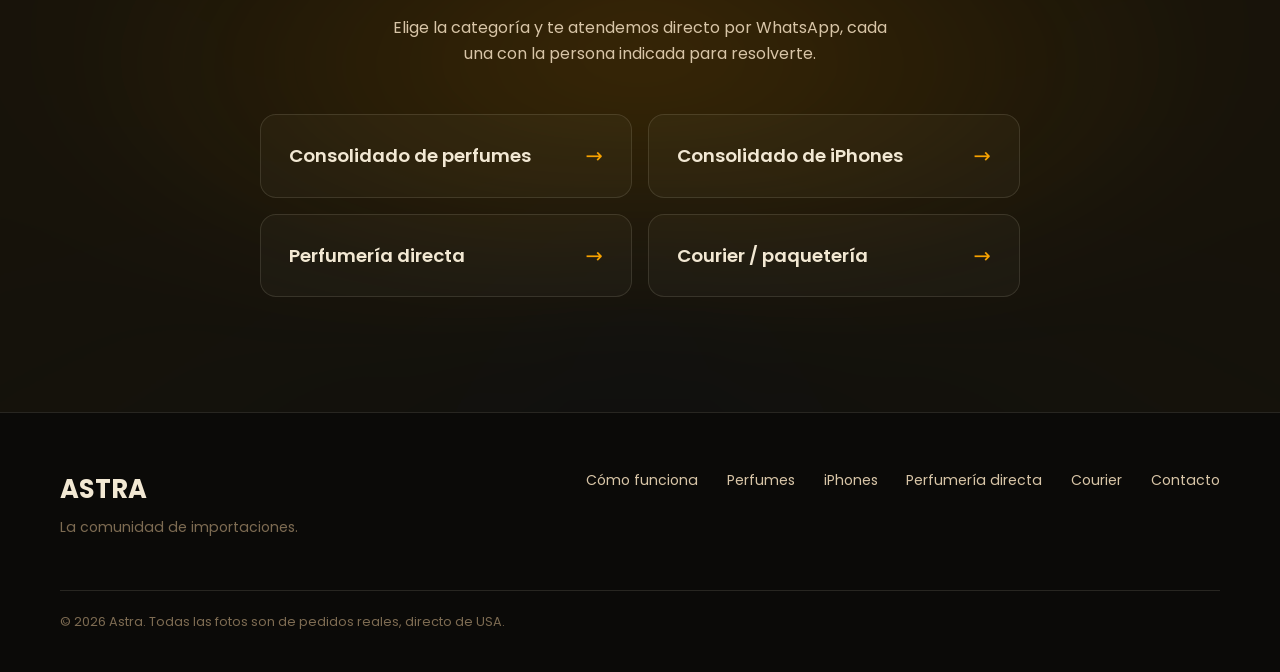
==== commit 9cb7fe95: "Ícono definitivo del sitio principal Co-Authored-By: Claude Sonnet 5.5 <noreply@anthropic.com>" ====
--- a/PAGINA ASTRA/astra/index.html
+++ b/PAGINA ASTRA/astra/index.html
@@ -14,10 +14,10 @@
 <link rel="preload" as="image" href="assets/img/astra-star-mark.webp" fetchpriority="high">
 <link rel="stylesheet" href="styles.css?v=20260830d">
 
-<link rel="icon" type="image/png" sizes="32x32" href="/favicon-32.png">
-<link rel="icon" type="image/png" sizes="64x64" href="/favicon-64.png">
-<link rel="shortcut icon" href="/favicon.ico">
-<link rel="apple-touch-icon" href="/apple-touch-icon.png">
+<link rel="icon" type="image/png" sizes="32x32" href="/favicon-32.png?v=3">
+<link rel="icon" type="image/png" sizes="64x64" href="/favicon-64.png?v=3">
+<link rel="shortcut icon" href="/favicon.ico?v=3">
+<link rel="apple-touch-icon" href="/apple-touch-icon.png?v=3">
 </head>
 <body>
 
--- a/PAGINA ASTRA/astra/styles.css
+++ b/PAGINA ASTRA/astra/styles.css
@@ -143,7 +143,7 @@
 .btn-slide { position: relative; overflow: hidden; isolation: isolate; }
 .btn-slide::before {
   content: ""; position: absolute; inset: 0; z-index: -1;
-  background: #f7a200;
+  background: var(--accent-grad);
   transform: translateX(-101%);
   transition: transform .5s var(--ease-soft);
 }
@@ -414,7 +414,7 @@
   transition: color .3s, border-color .3s, background .3s, transform .35s var(--ease-soft);
 }
 .hero-categories a:hover {
-  color: var(--bg); background: var(--accent); border-color: var(--accent);
+  color: var(--bg); background: var(--accent-grad); border-color: transparent;
   transform: translateY(-3px);
 }
 .hero-category-highlight {
@@ -618,8 +618,9 @@
   margin-top: 2.2rem;
   margin-inline: auto;
   padding: 1.2rem 1.5rem;
-  background: var(--accent-grad);
-  color: #100e0b;
+  background: rgba(247,162,0,0.08);
+  border: 1px solid rgba(247,162,0,0.3);
+  color: var(--cream-2);
   border-radius: 14px;
   font-size: 0.92rem; font-weight: 500;
   max-width: 70ch;
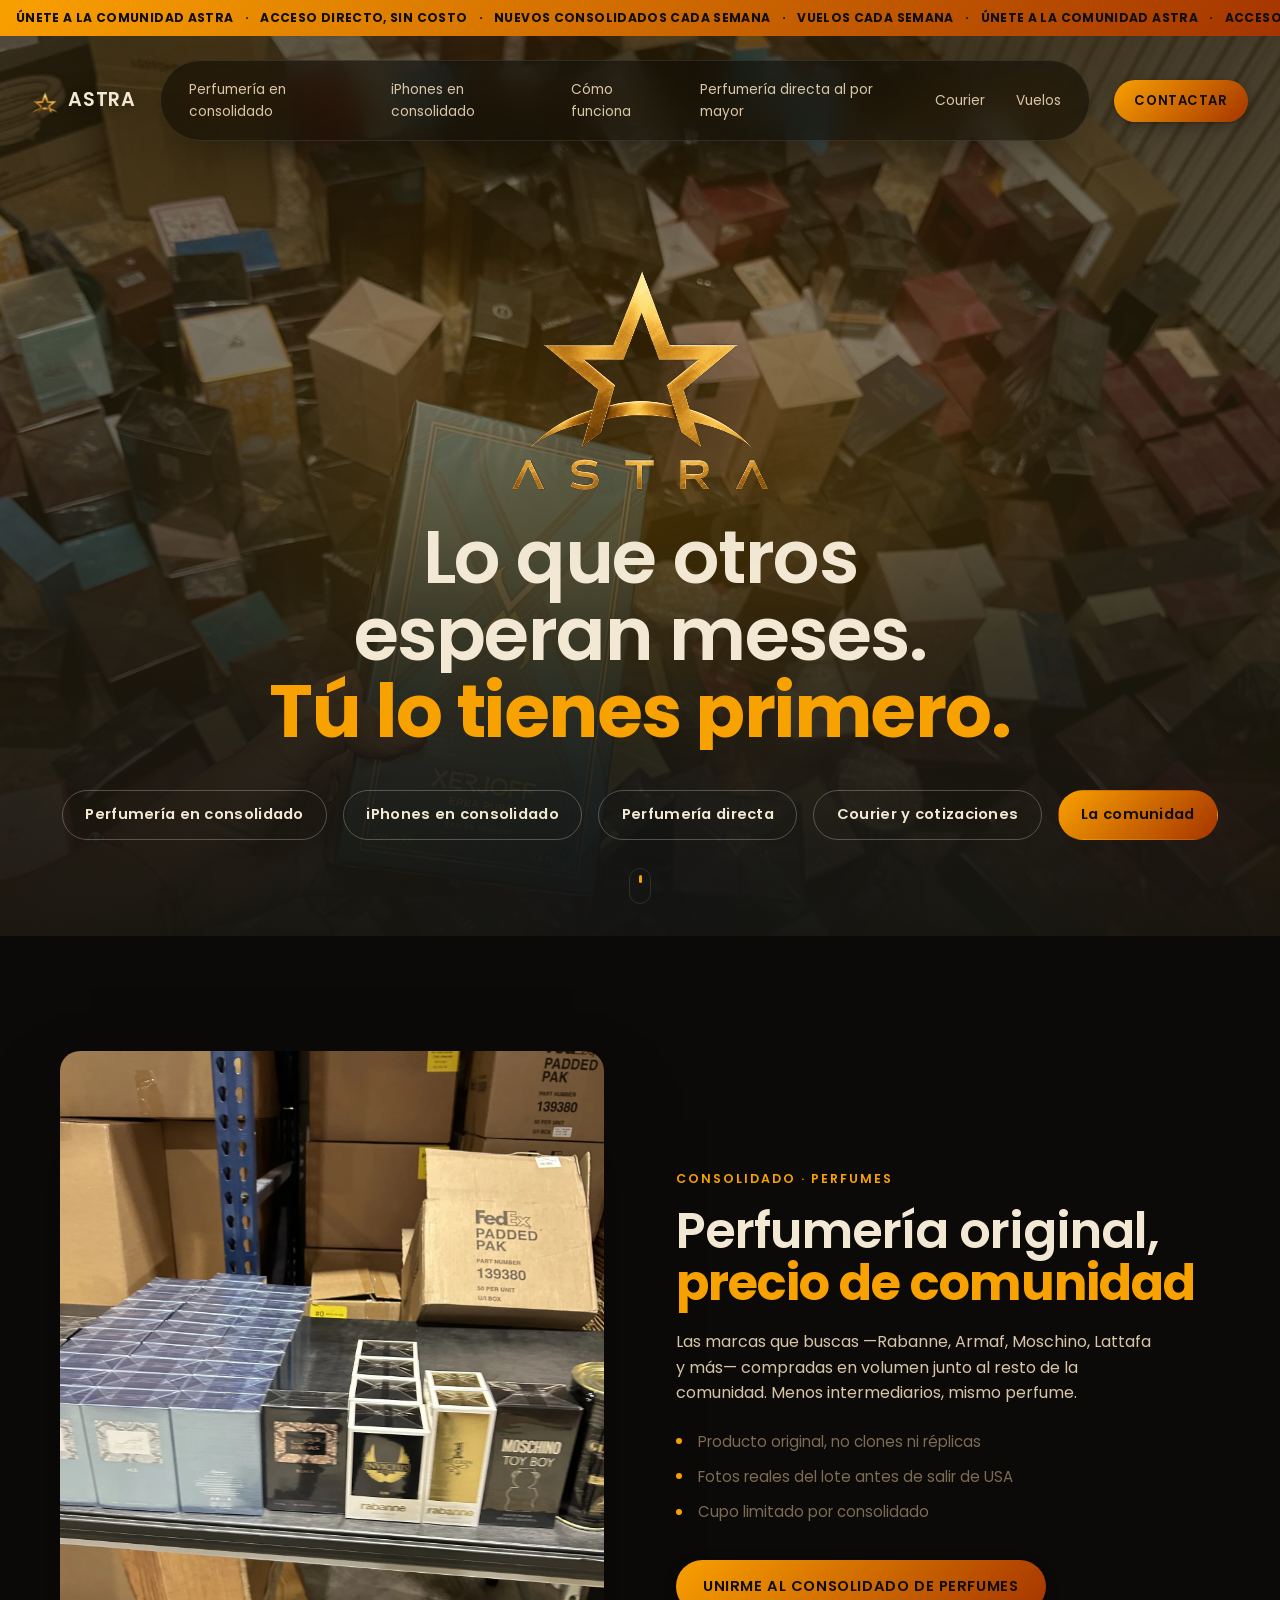
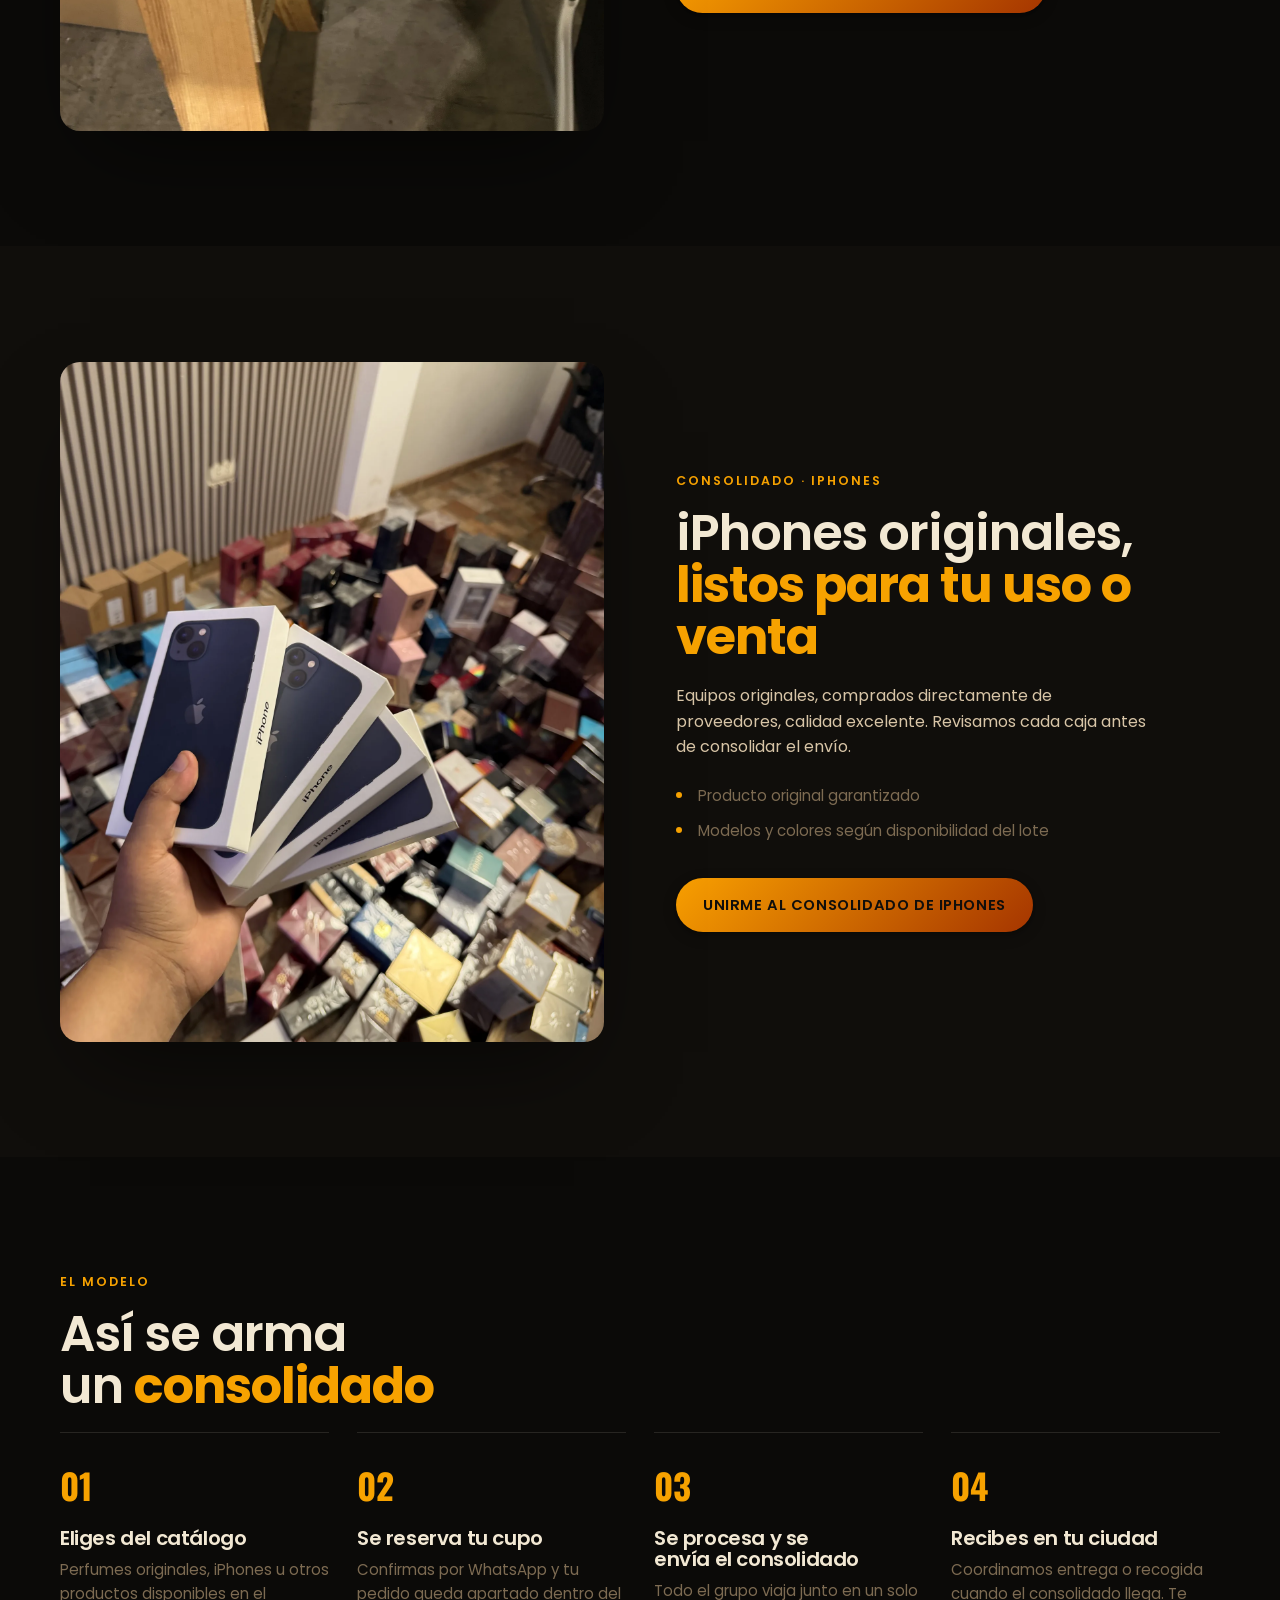
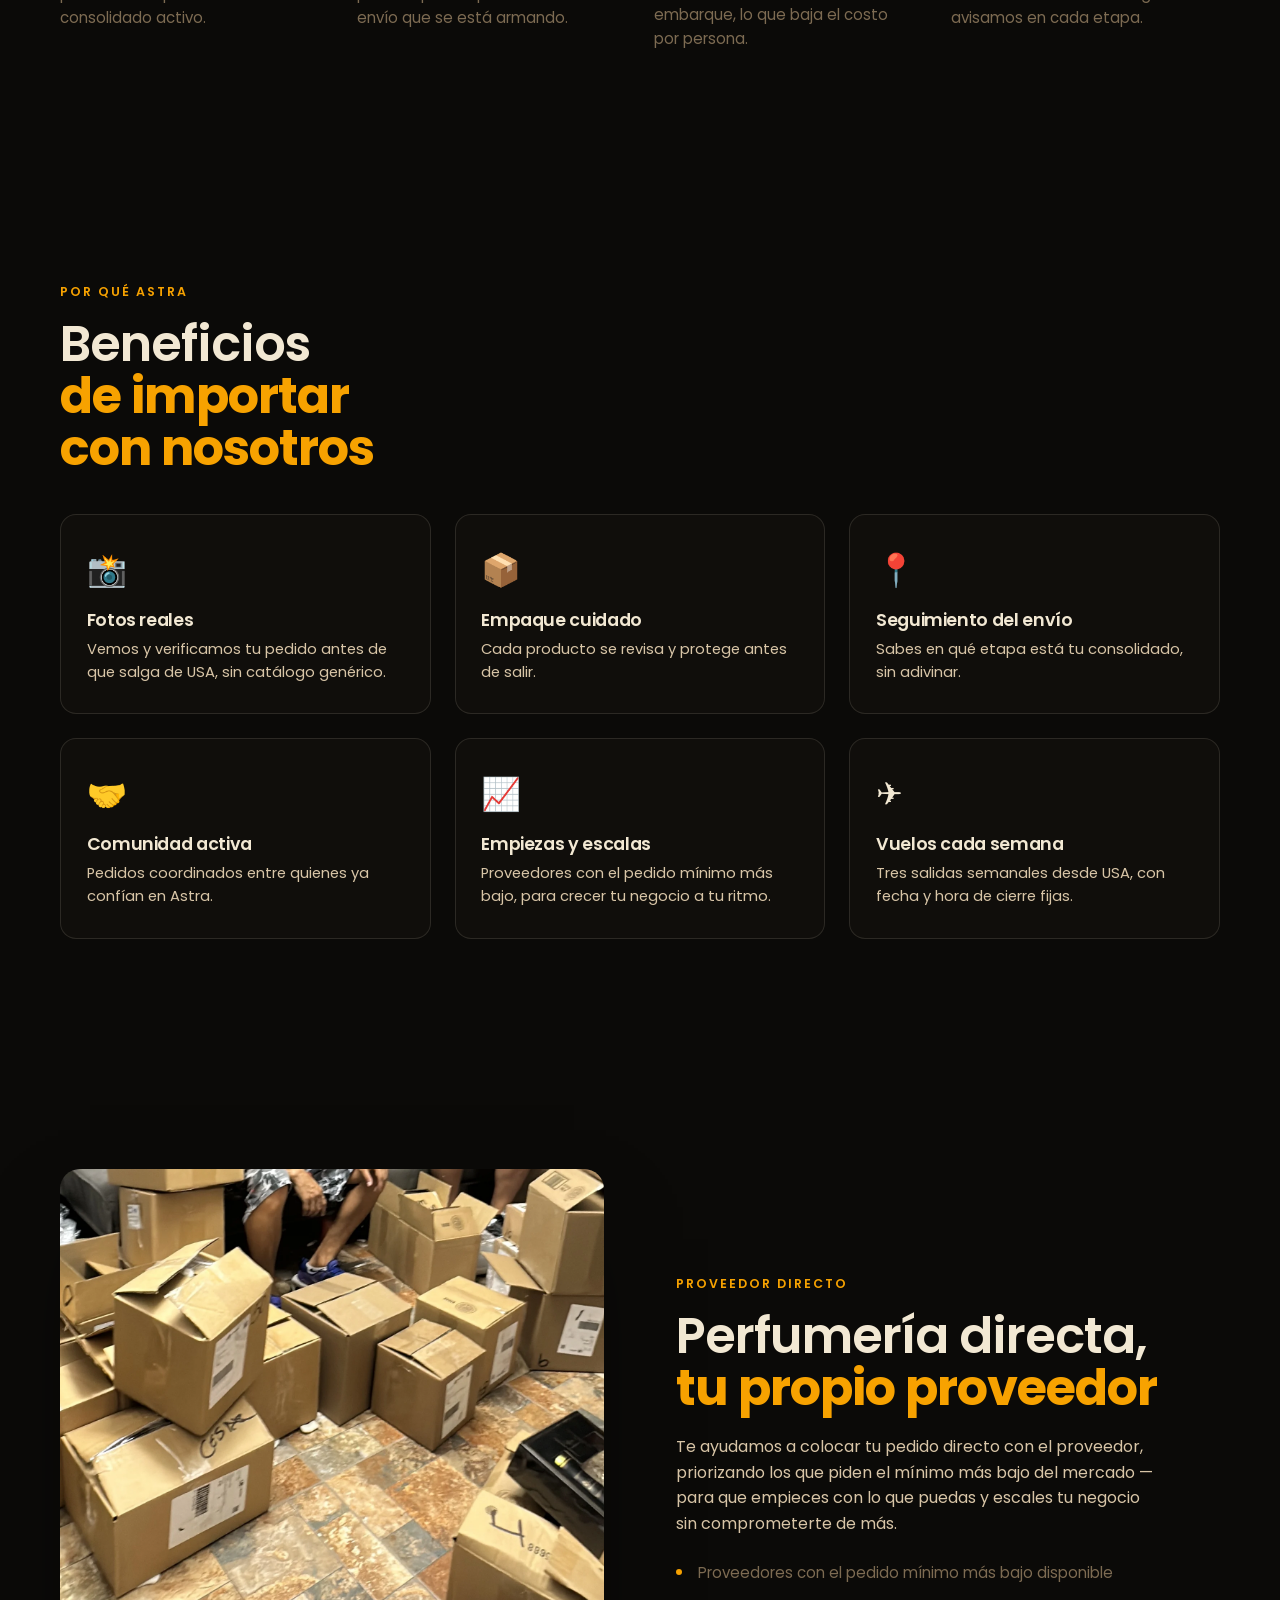
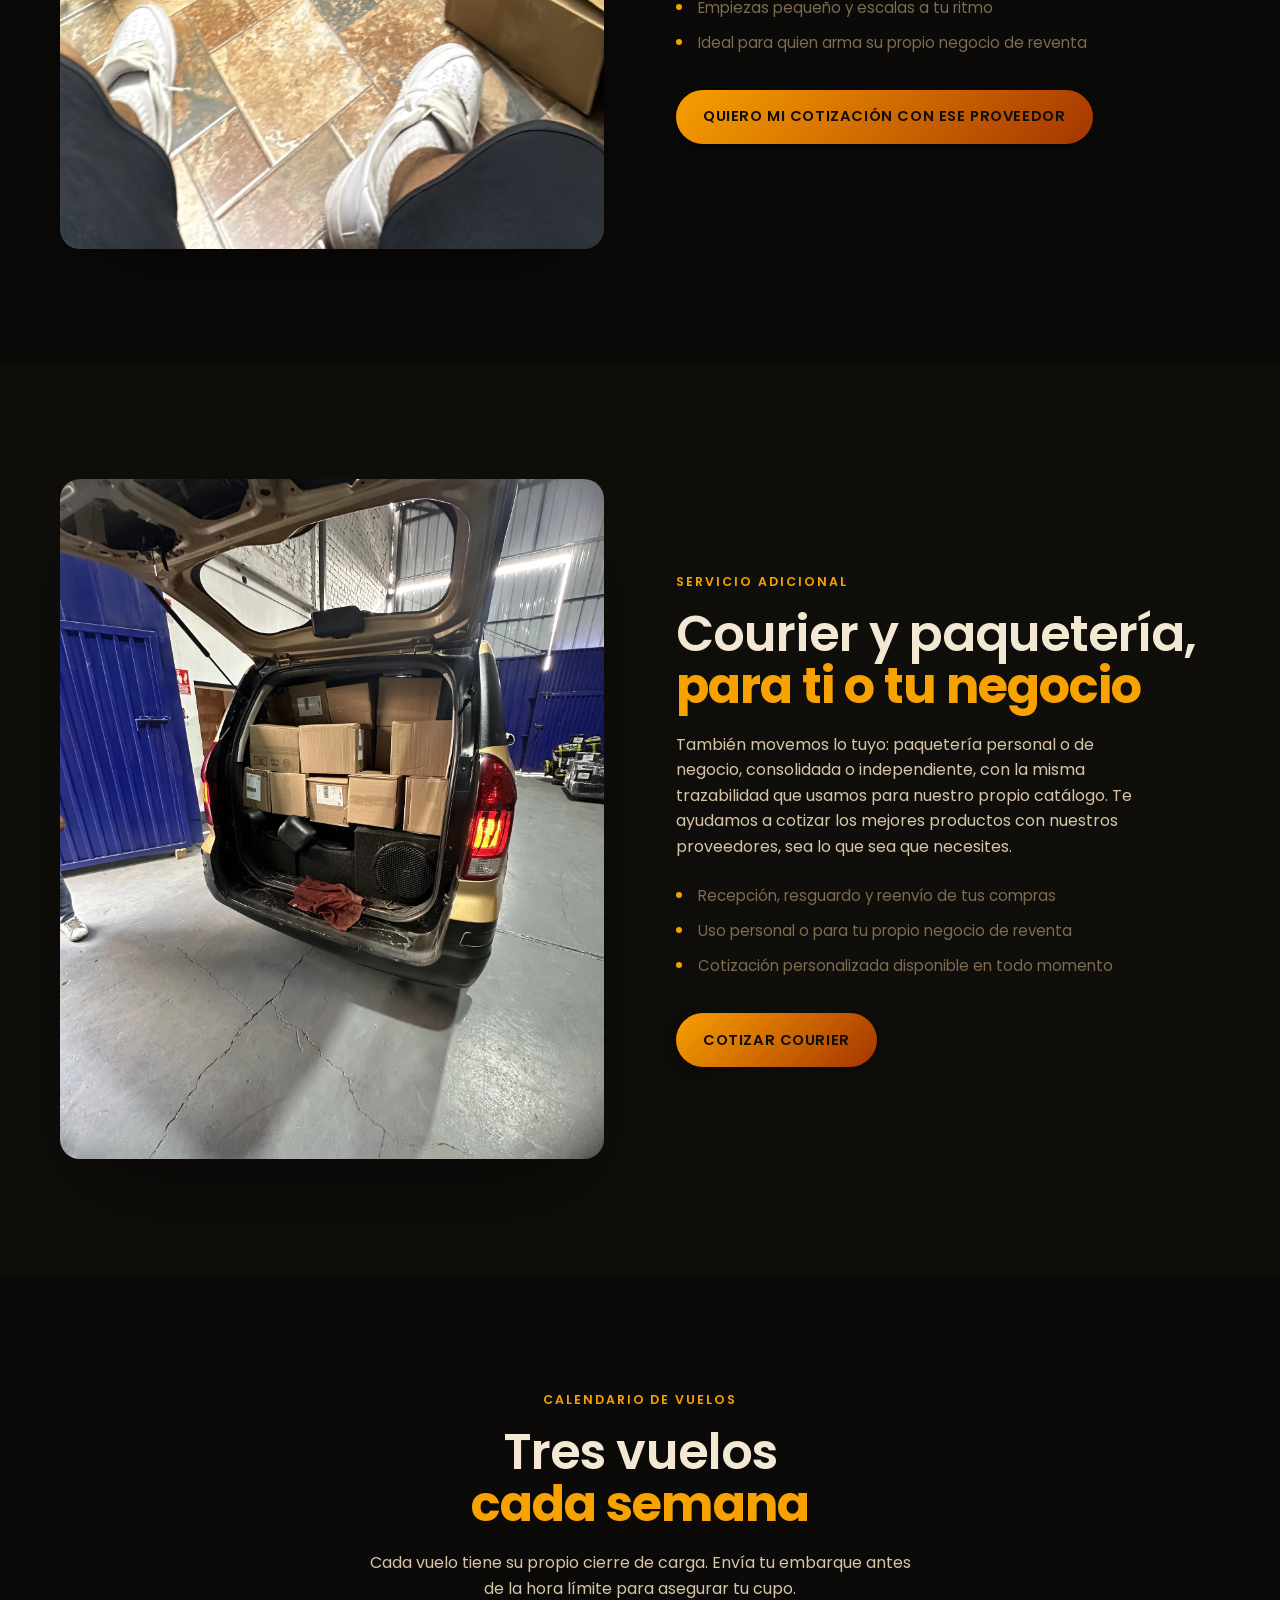
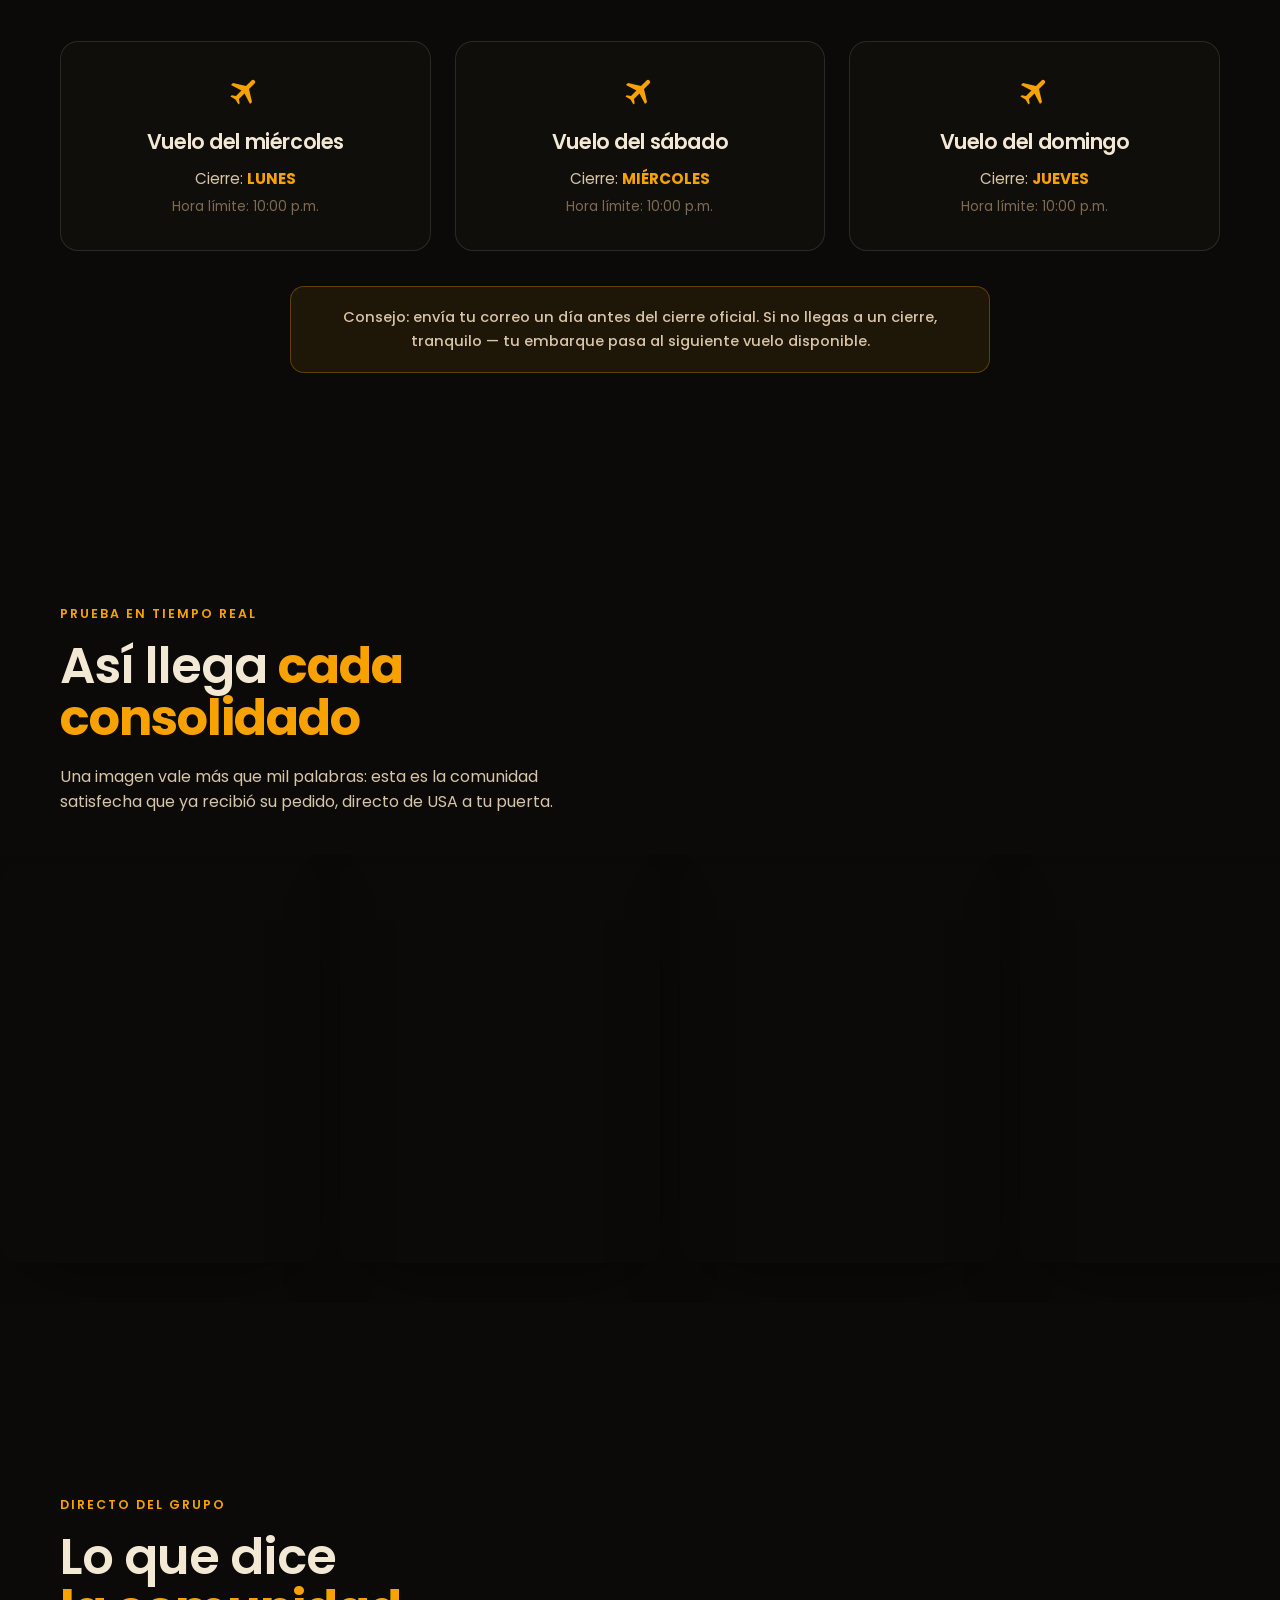
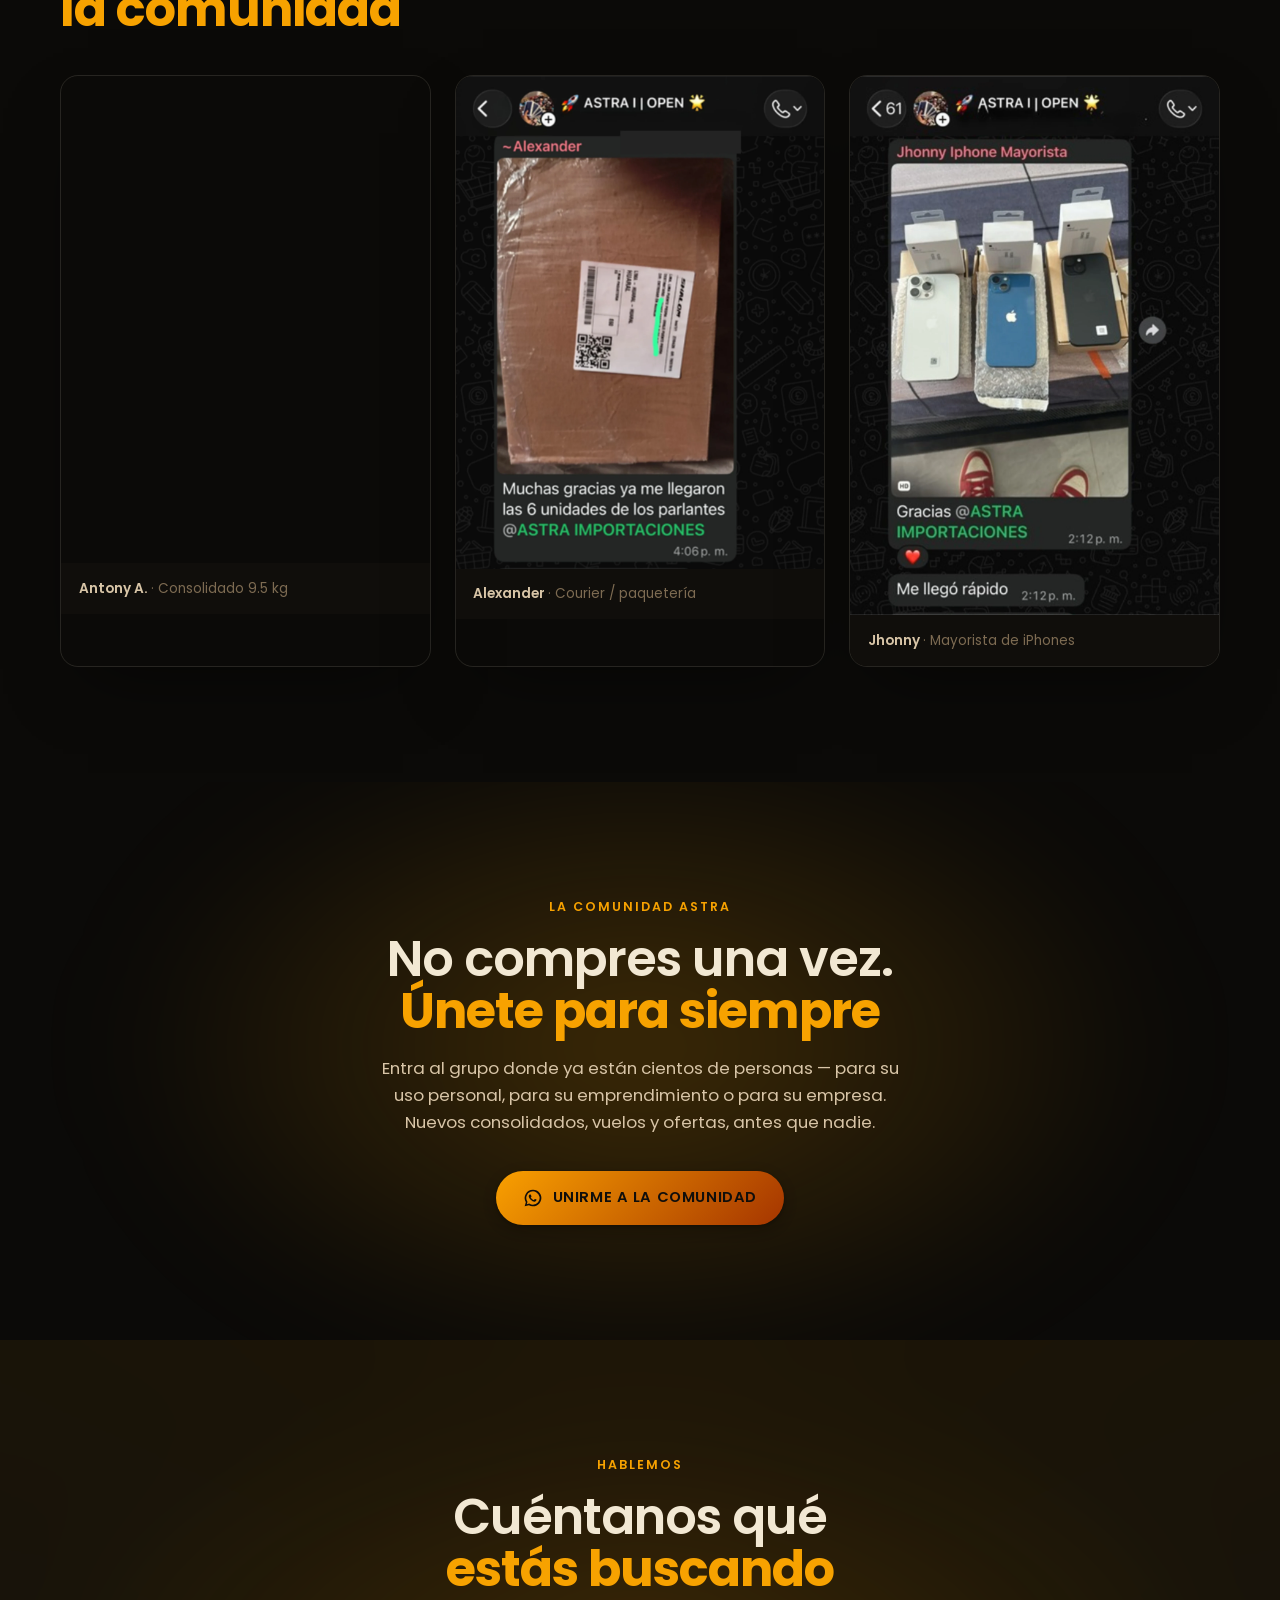
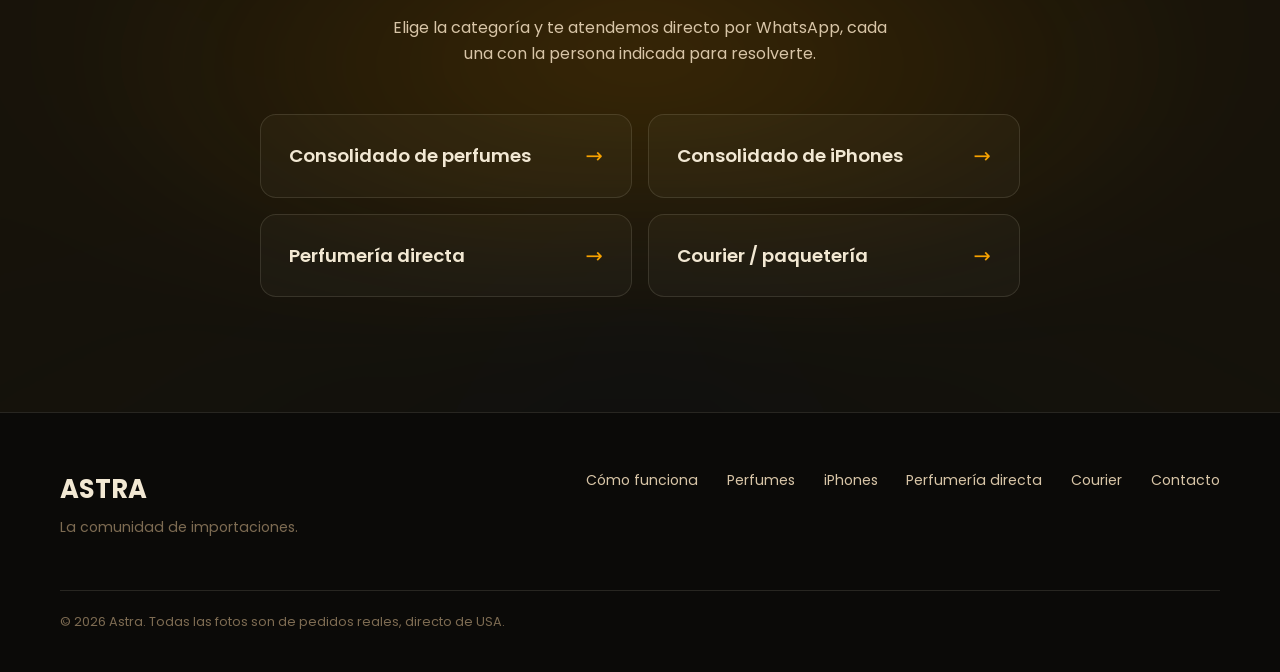
==== commit 3c1ce8e1: "Íconos con nombre nuevo Co-Authored-By: Claude Sonnet 5.5 <noreply@anthropic.com>" ====
--- a/PAGINA ASTRA/astra/index.html
+++ b/PAGINA ASTRA/astra/index.html
@@ -14,10 +14,10 @@
 <link rel="preload" as="image" href="assets/img/astra-star-mark.webp" fetchpriority="high">
 <link rel="stylesheet" href="styles.css?v=20260830d">
 
-<link rel="icon" type="image/png" sizes="32x32" href="/favicon-32.png?v=3">
-<link rel="icon" type="image/png" sizes="64x64" href="/favicon-64.png?v=3">
-<link rel="shortcut icon" href="/favicon.ico?v=3">
-<link rel="apple-touch-icon" href="/apple-touch-icon.png?v=3">
+<link rel="icon" type="image/png" sizes="32x32" href="/icono-astra-32.png">
+<link rel="icon" type="image/png" sizes="64x64" href="/icono-astra-64.png">
+<link rel="shortcut icon" href="/icono-astra.ico">
+<link rel="apple-touch-icon" href="/icono-astra-180.png">
 </head>
 <body>
 
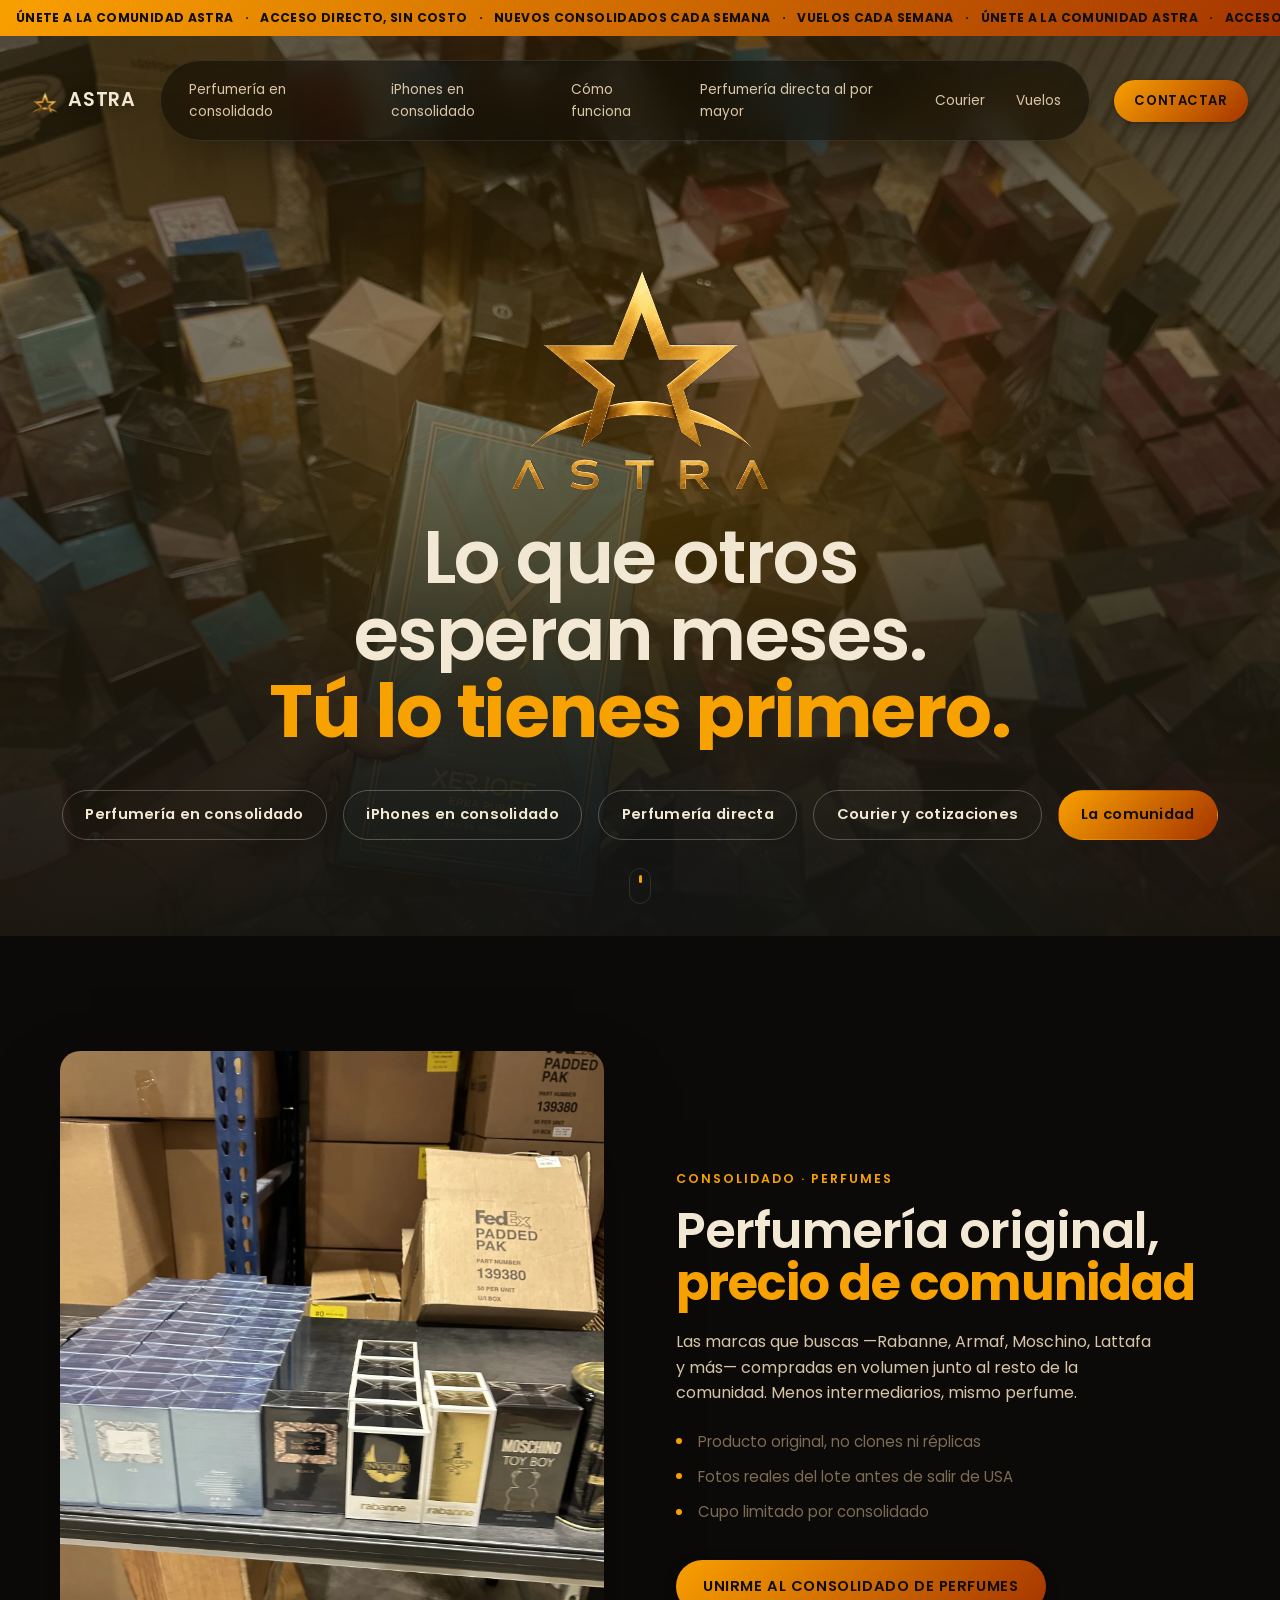
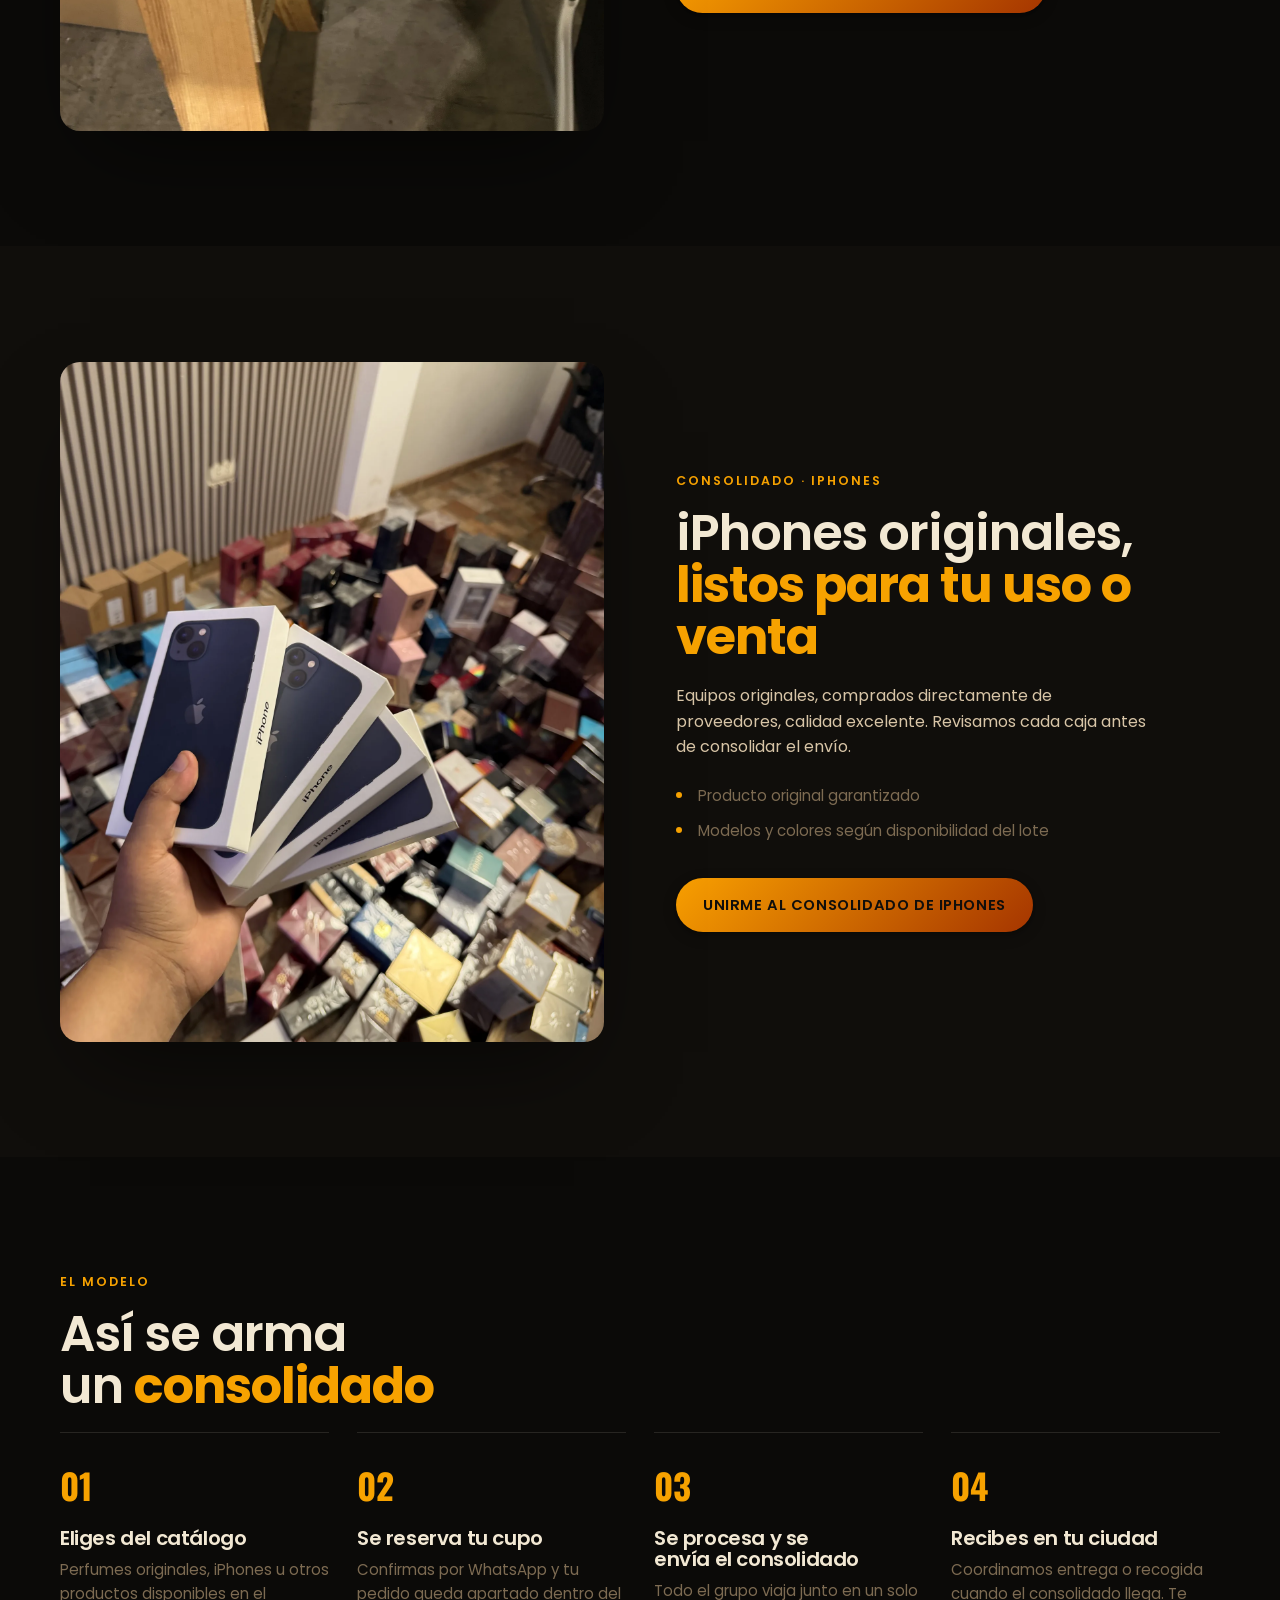
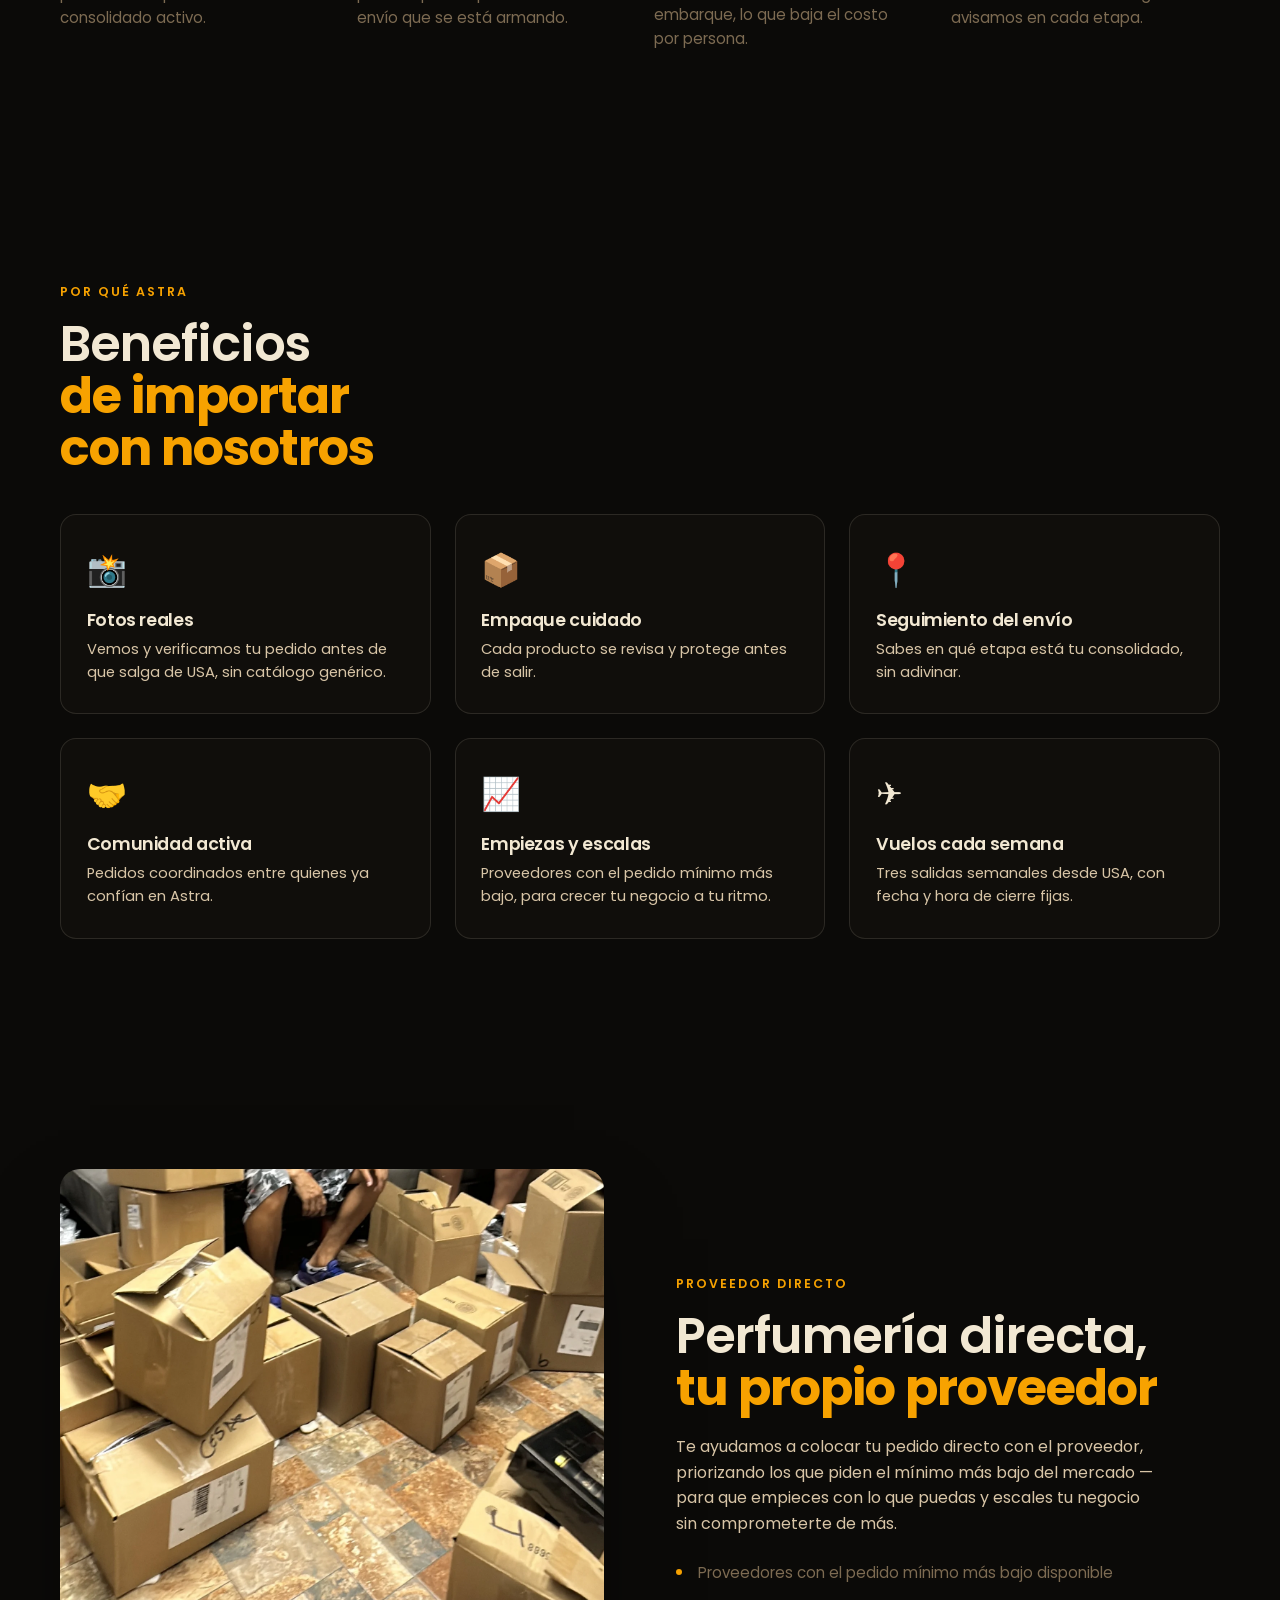
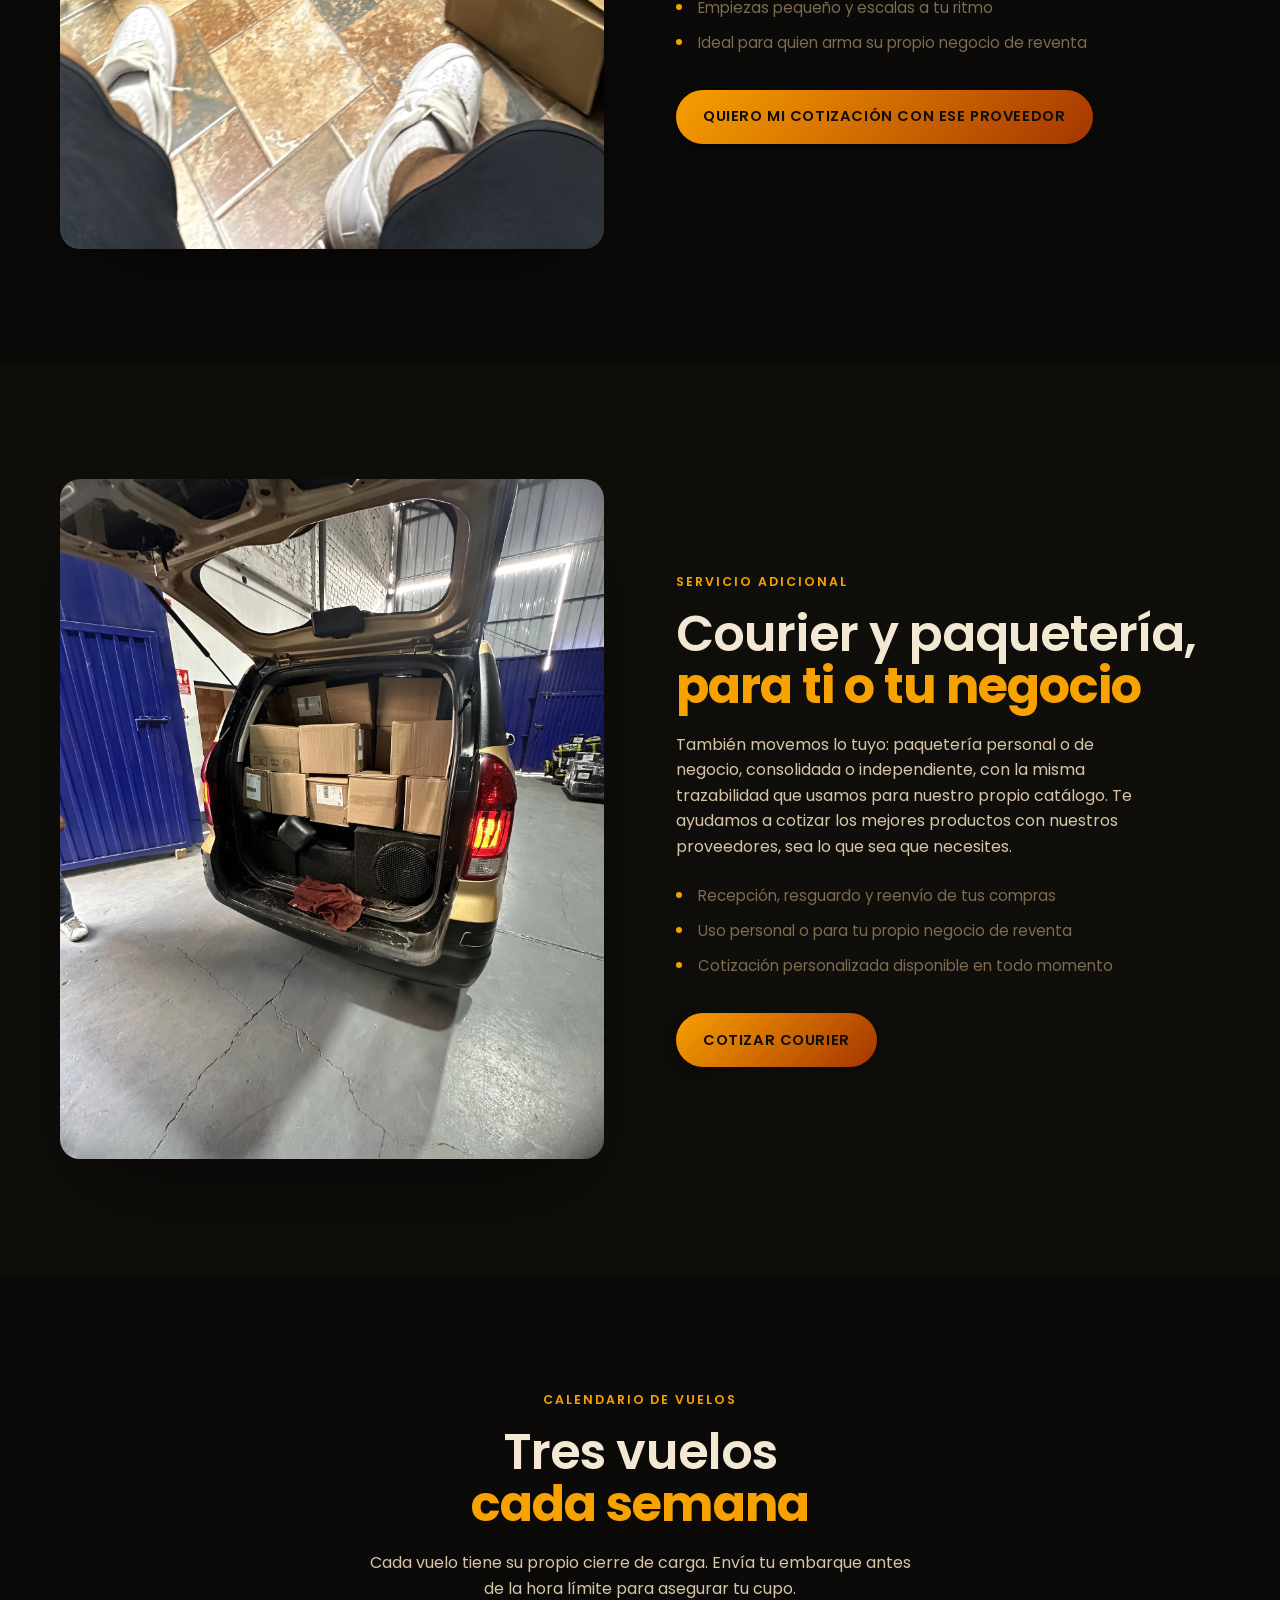
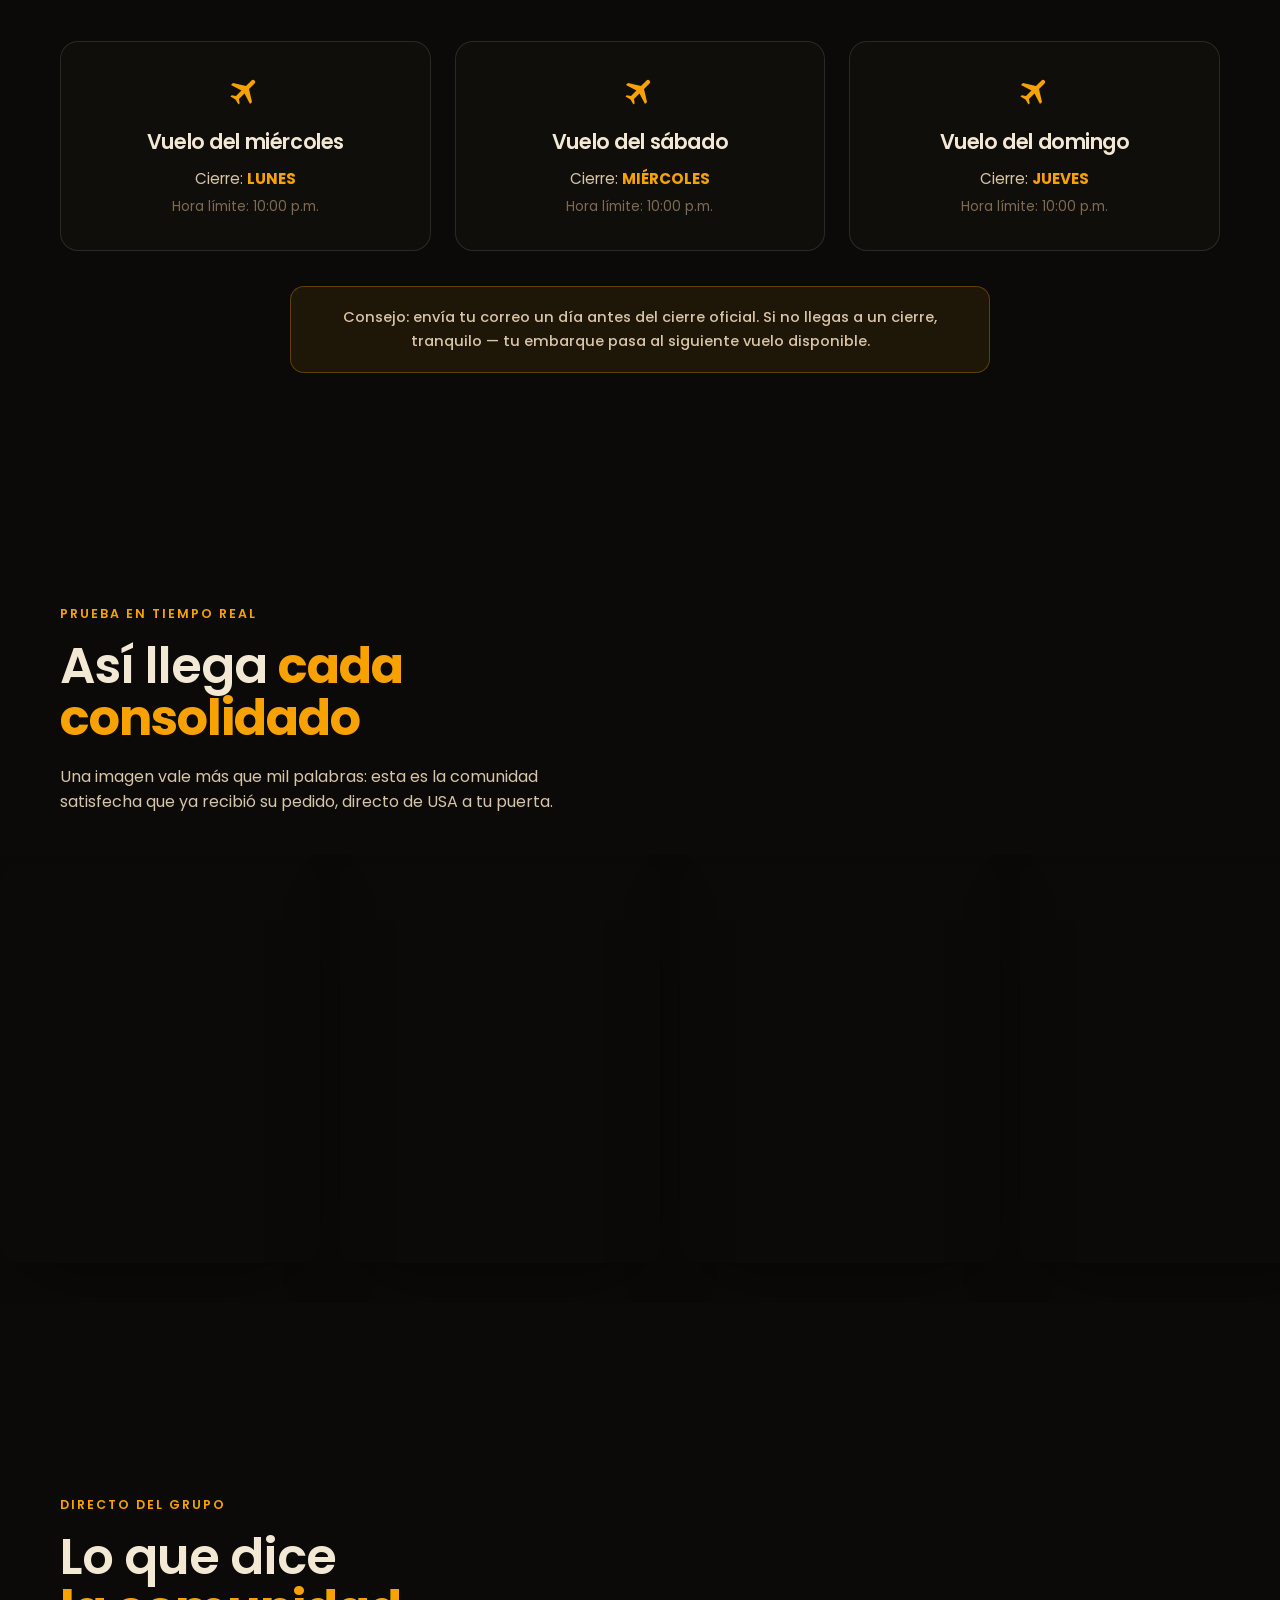
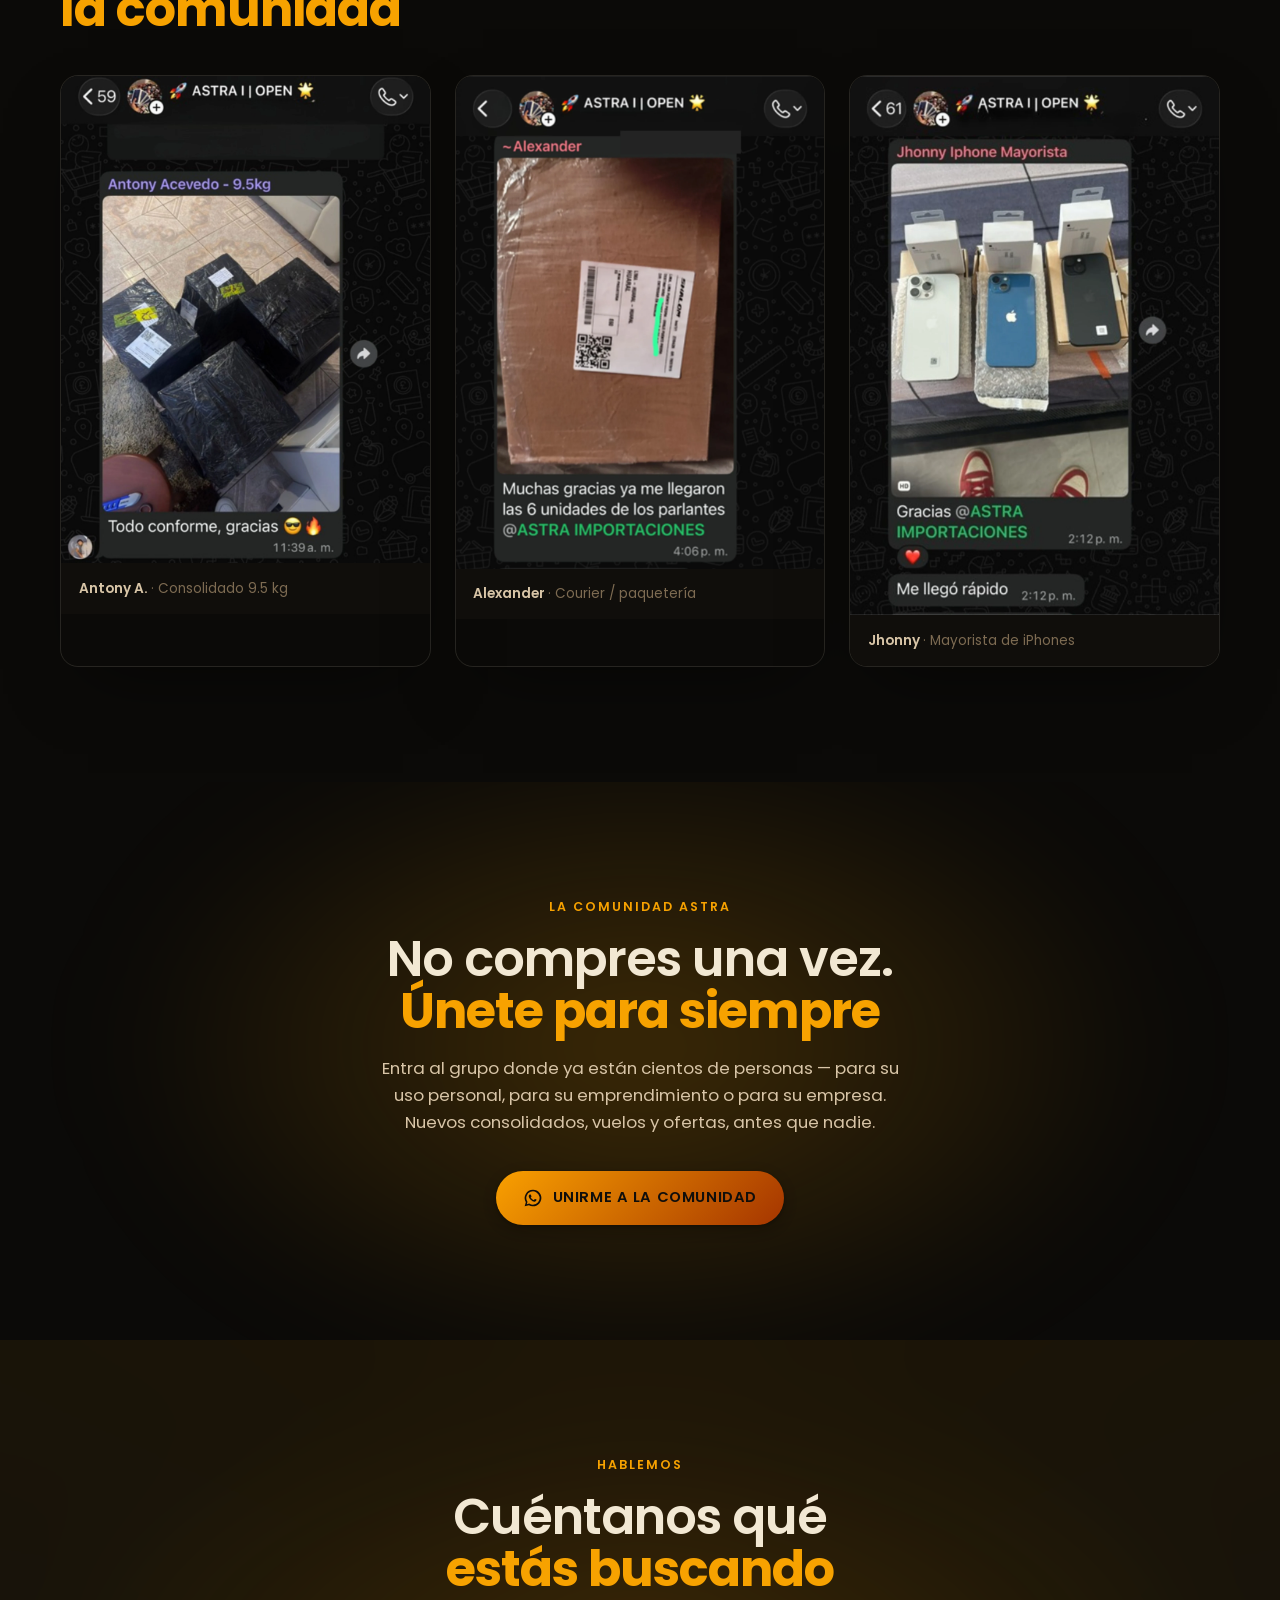
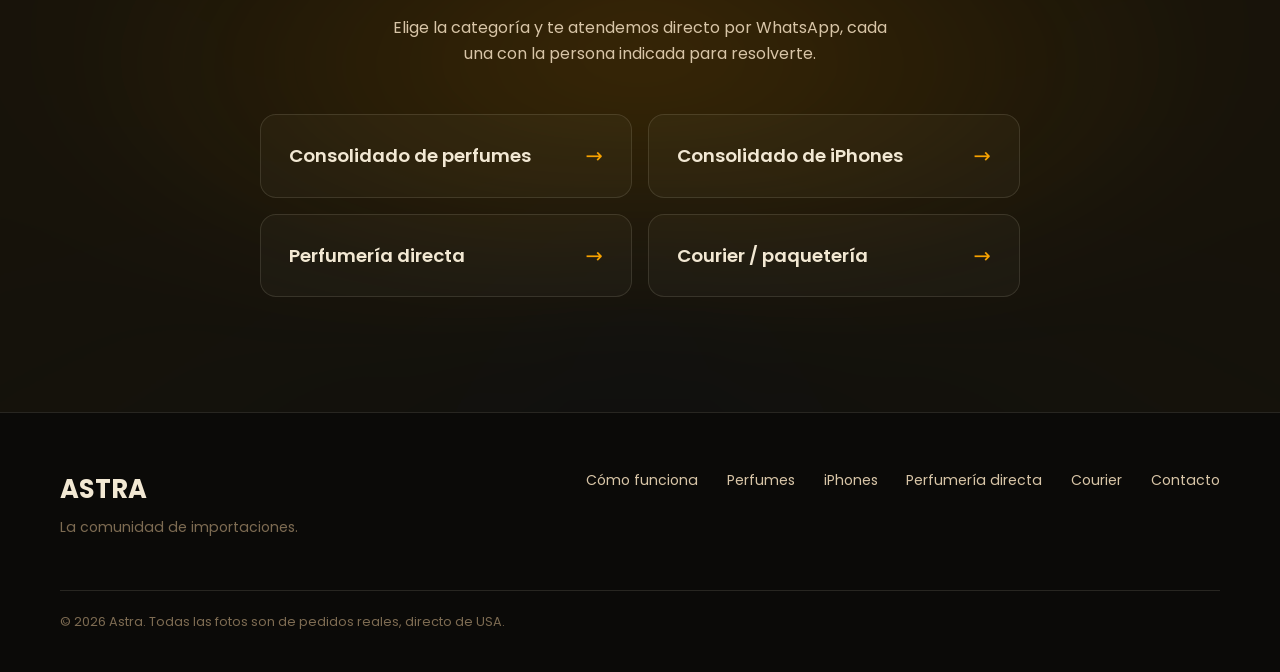
==== commit a874ba36: "Google: enlace canónico, robots.txt y mapa del sitio Co-Authored-By: Claude Opus 5.5 <noreply@anthro" ====
--- a/PAGINA ASTRA/astra/index.html
+++ b/PAGINA ASTRA/astra/index.html
@@ -5,6 +5,7 @@
 <meta name="viewport" content="width=device-width, initial-scale=1.0">
 <title>ASTRA · Comunidad de importaciones</title>
 <meta name="description" content="Astra une pedidos de perfumes originales, iPhones y paquetería en consolidados. Un solo envío, seguimiento real, precio de comunidad.">
+<link rel="canonical" href="https://astra-web.astra-negocios.workers.dev/">
 
 <link rel="preconnect" href="https://fonts.googleapis.com">
 <link rel="preconnect" href="https://fonts.gstatic.com" crossorigin>
